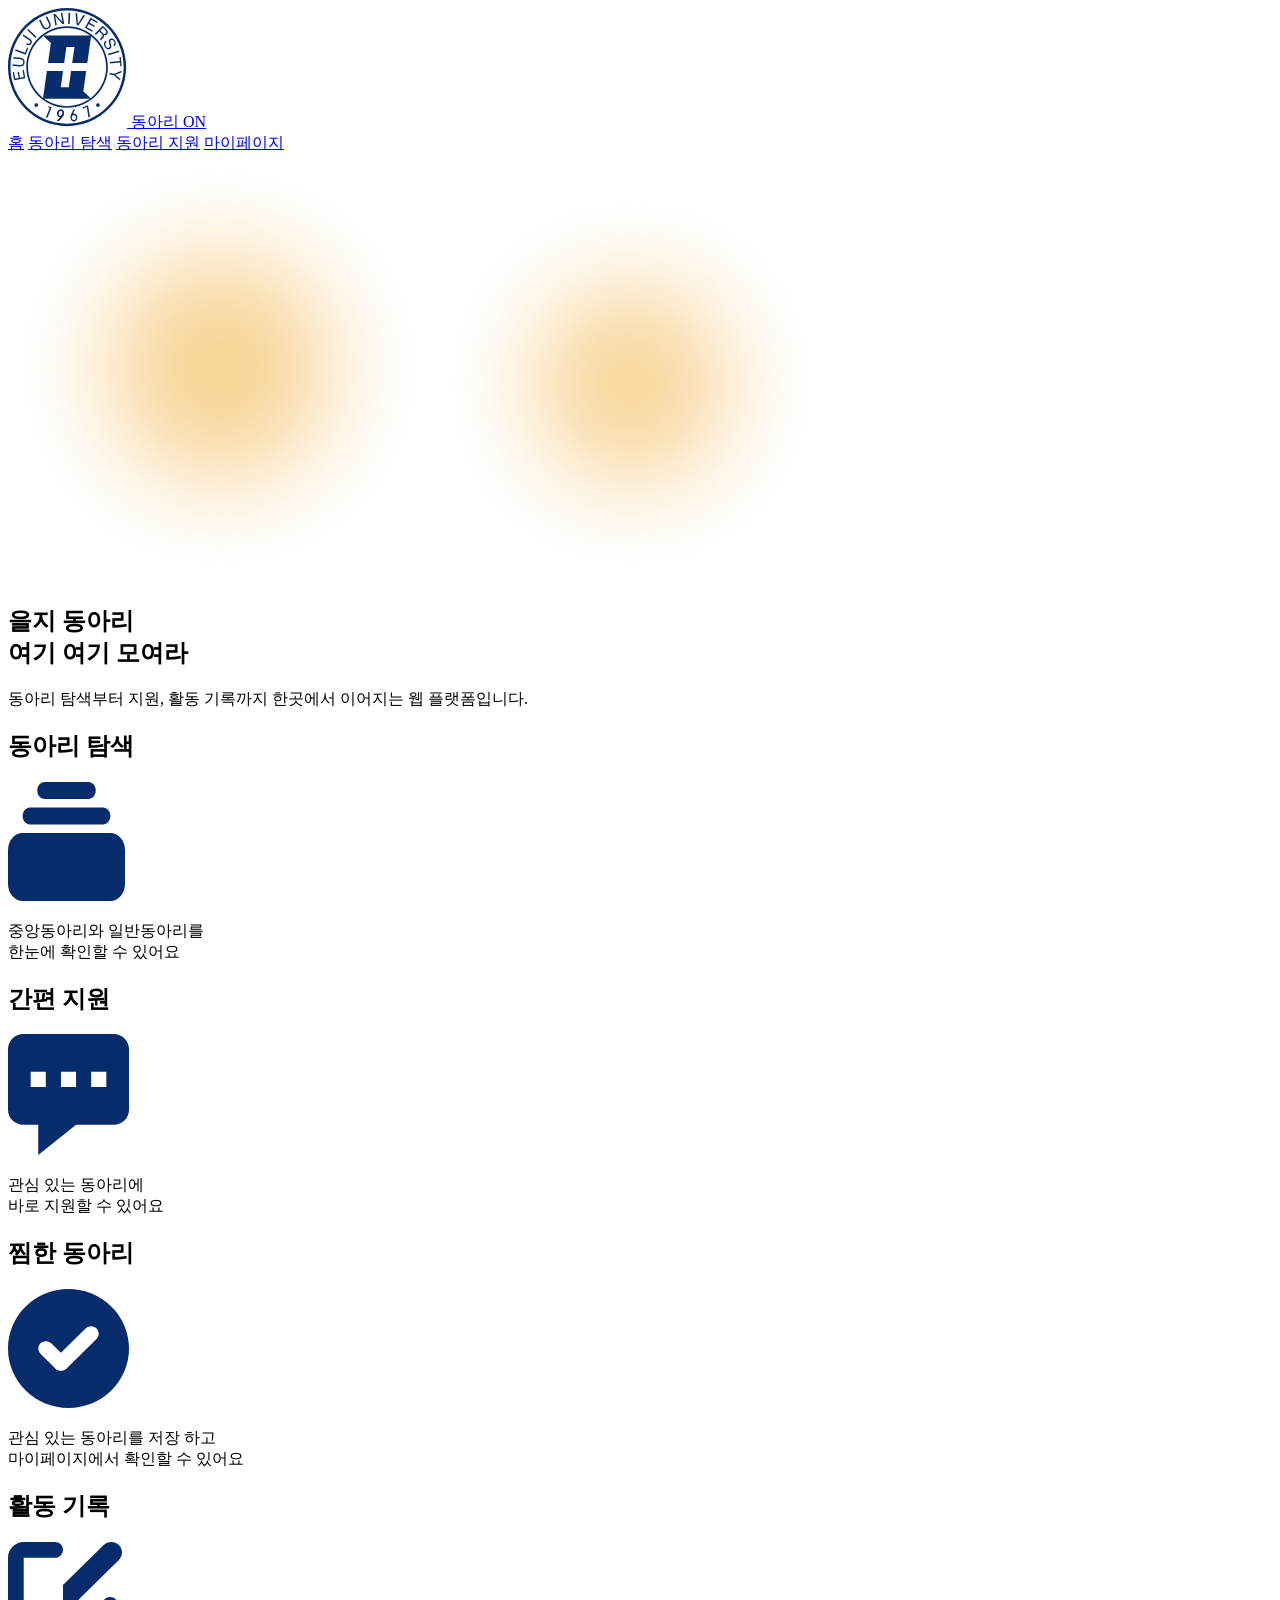
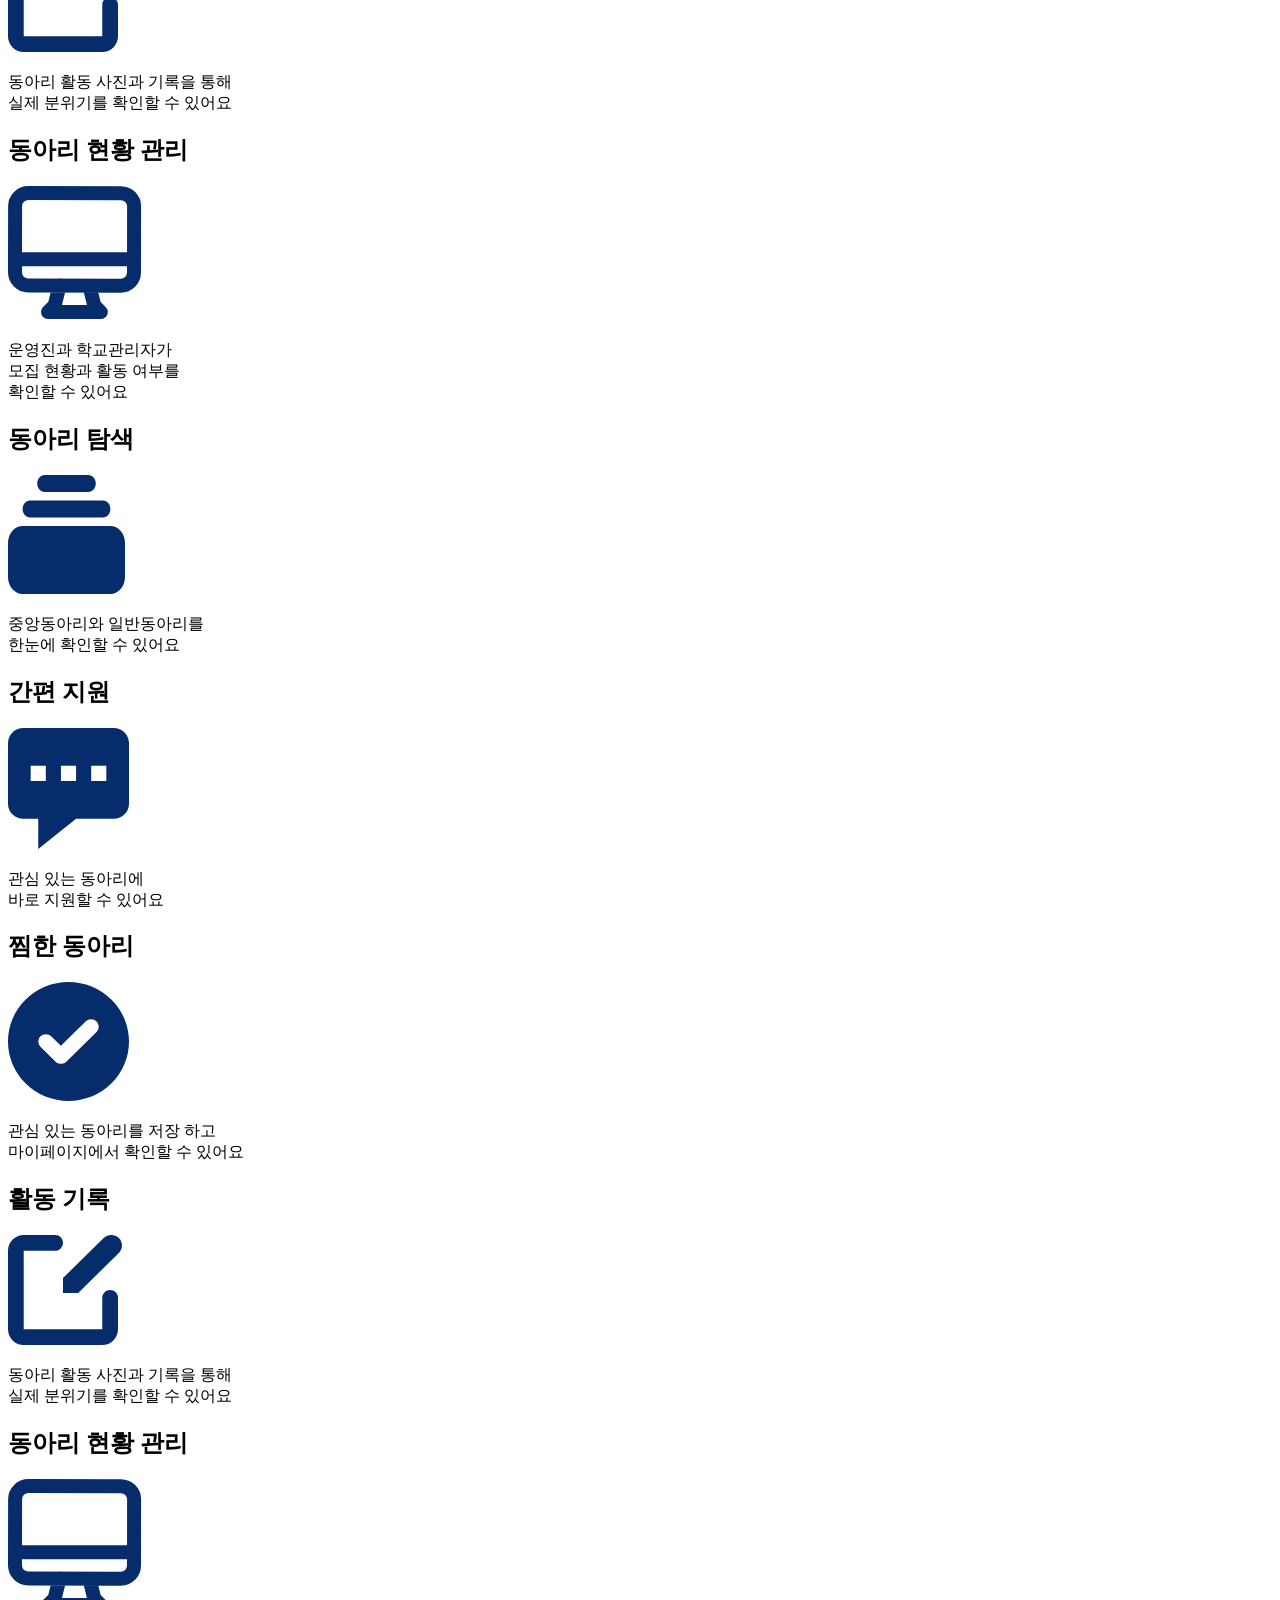
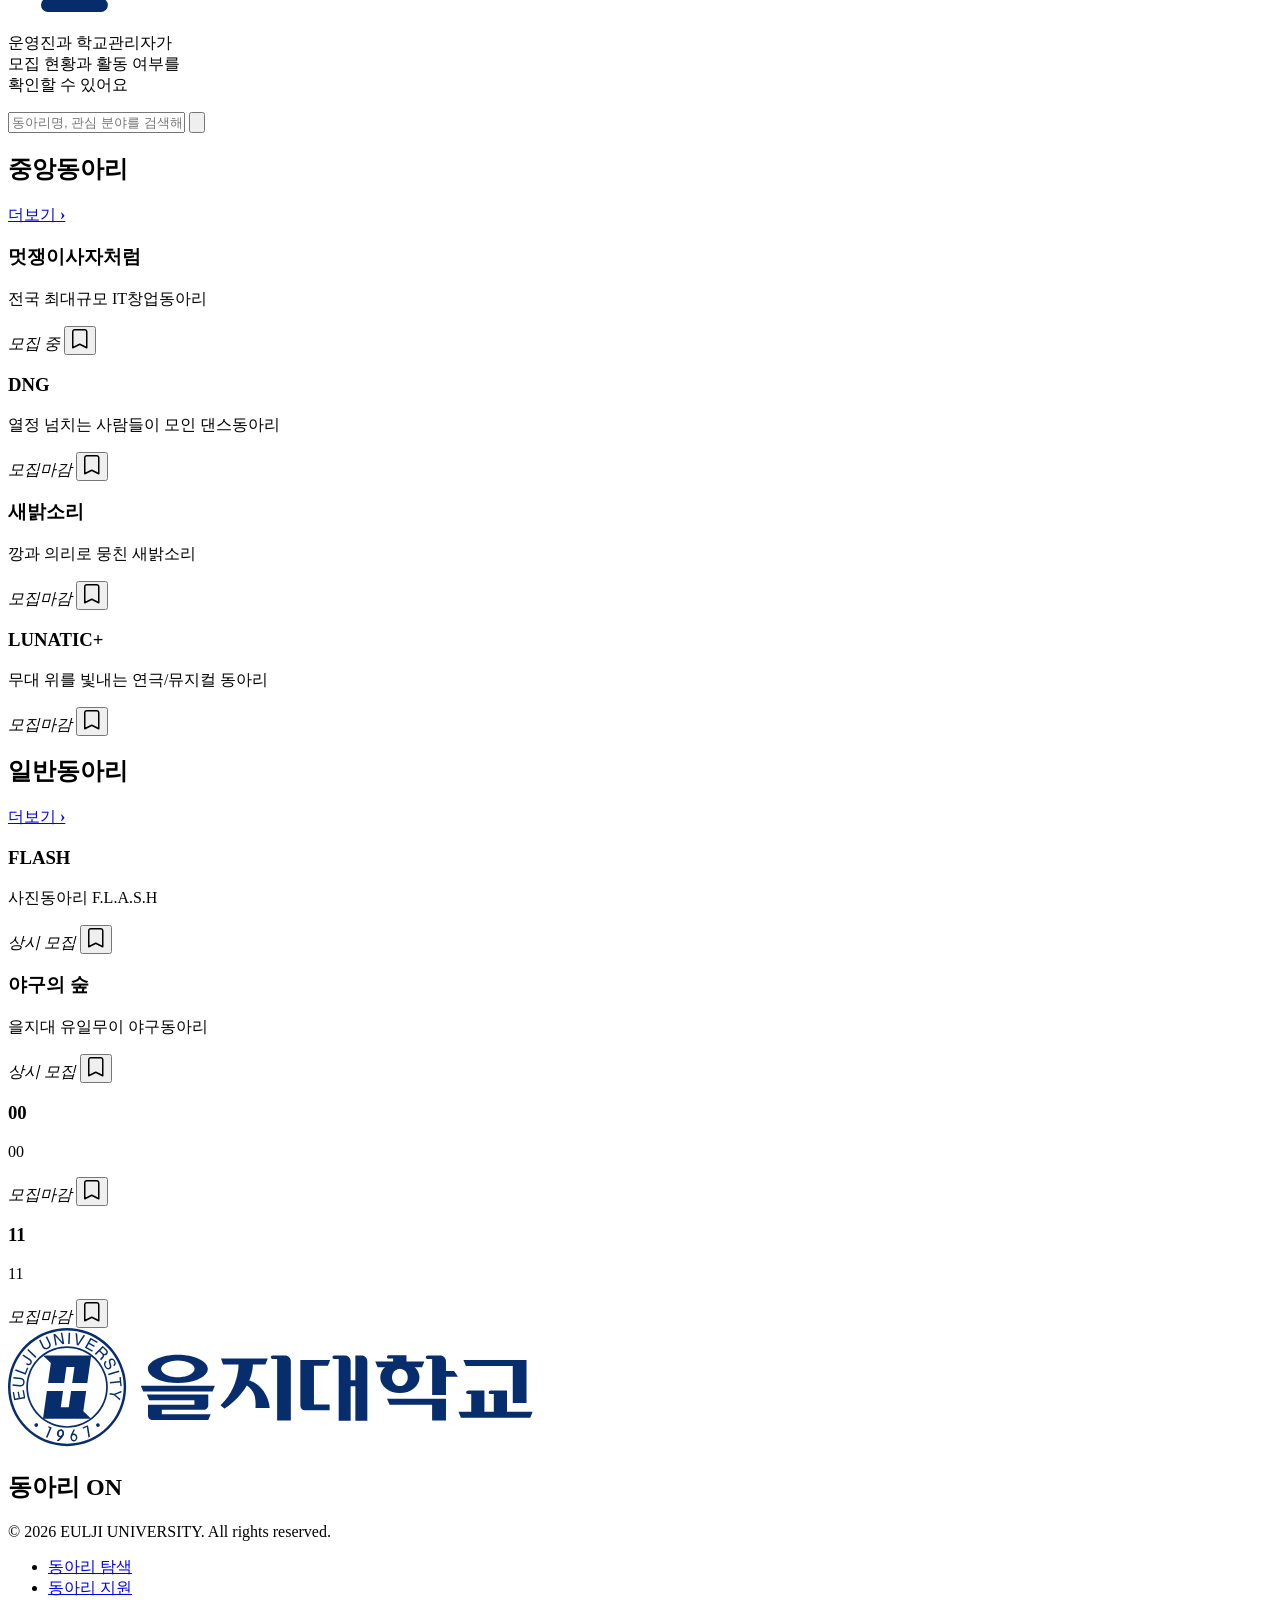
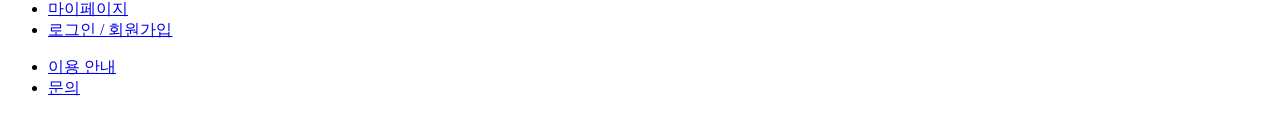
==== index.html @ 2e6dcaa9 "전체적으로 제작" ====
<!DOCTYPE html>
<html lang="ko">
<head>
  <meta charset="UTF-8" />
  <meta name="viewport" content="width=device-width, initial-scale=1.0" />
  <title>동아리 ON</title>
  <link rel="stylesheet" href="./css/style.css" />
</head>
<body>
  <header class="site-header">
    <a href="./index.html" class="logo-wrap" aria-label="동아리 ON 홈">
      <img src="./images/eulji-emblem.svg" alt="을지대학교 엠블럼" class="header-emblem" />
      <span>동아리 ON</span>
    </a>

    <nav class="gnb" aria-label="주요 메뉴">
      <a href="./index.html" class="is-active">홈</a>
      <a href="./club-list.html">동아리 탐색</a>
      <a href="./apply.html">동아리 지원</a>
      <a href="./mypage.html">마이페이지</a>
    </nav>
  </header>

  <main>
    <section class="hero-section">
      <img src="./images/glow-bg-1.svg" alt="" class="glow glow-1" aria-hidden="true" />
      <img src="./images/glow-bg-2.svg" alt="" class="glow glow-2" aria-hidden="true" />

      <div class="hero-copy">
        <h1>을지 동아리<br />여기 여기 모여라</h1>
        <p>동아리 탐색부터 지원, 활동 기록까지 한곳에서 이어지는 웹 플랫폼입니다.</p>
      </div>
    </section>

    <section class="feature-marquee" aria-label="주요 기능 카드">
      <div class="feature-track">
        <div class="feature-set">
          <article class="feature-card light" tabindex="0">
            <div class="feature-card-inner">
              <div class="feature-face feature-front">
                <h2>동아리 탐색</h2>
                <img src="./images/club-exploration.svg" alt="" />
              </div>
              <div class="feature-face feature-back">
                <p>중앙동아리와 일반동아리를<br />한눈에 확인할 수 있어요</p>
              </div>
            </div>
          </article>

          <article class="feature-card yellow" tabindex="0">
            <div class="feature-card-inner">
              <div class="feature-face feature-front">
                <h2>간편 지원</h2>
                <img src="./images/quick-apply.svg" alt="" />
              </div>
              <div class="feature-face feature-back">
                <p>관심 있는 동아리에<br />바로 지원할 수 있어요</p>
              </div>
            </div>
          </article>

          <article class="feature-card light" tabindex="0">
            <div class="feature-card-inner">
              <div class="feature-face feature-front">
                <h2>찜한 동아리</h2>
                <img src="./images/bookmarked-clubs.svg" alt="" />
              </div>
              <div class="feature-face feature-back">
                <p>관심 있는 동아리를 저장 하고<br />마이페이지에서 확인할 수 있어요</p>
              </div>
            </div>
          </article>

          <article class="feature-card yellow" tabindex="0">
            <div class="feature-card-inner">
              <div class="feature-face feature-front">
                <h2>활동 기록</h2>
                <img src="./images/activity-log.svg" alt="" />
              </div>
              <div class="feature-face feature-back">
                <p>동아리 활동 사진과 기록을 통해<br />실제 분위기를 확인할 수 있어요</p>
              </div>
            </div>
          </article>

          <article class="feature-card light" tabindex="0">
            <div class="feature-card-inner">
              <div class="feature-face feature-front">
                <h2>동아리 현황 관리</h2>
                <img src="./images/club-status.svg" alt="" />
              </div>
              <div class="feature-face feature-back">
                <p>운영진과 학교관리자가<br />모집 현황과 활동 여부를<br />확인할 수 있어요</p>
              </div>
            </div>
          </article>
        </div>

        <div class="feature-set" aria-hidden="true">
          <article class="feature-card light" tabindex="-1">
            <div class="feature-card-inner">
              <div class="feature-face feature-front">
                <h2>동아리 탐색</h2>
                <img src="./images/club-exploration.svg" alt="" />
              </div>
              <div class="feature-face feature-back">
                <p>중앙동아리와 일반동아리를<br />한눈에 확인할 수 있어요</p>
              </div>
            </div>
          </article>

          <article class="feature-card yellow" tabindex="-1">
            <div class="feature-card-inner">
              <div class="feature-face feature-front">
                <h2>간편 지원</h2>
                <img src="./images/quick-apply.svg" alt="" />
              </div>
              <div class="feature-face feature-back">
                <p>관심 있는 동아리에<br />바로 지원할 수 있어요</p>
              </div>
            </div>
          </article>

          <article class="feature-card light" tabindex="-1">
            <div class="feature-card-inner">
              <div class="feature-face feature-front">
                <h2>찜한 동아리</h2>
                <img src="./images/bookmarked-clubs.svg" alt="" />
              </div>
              <div class="feature-face feature-back">
                <p>관심 있는 동아리를 저장 하고<br />마이페이지에서 확인할 수 있어요</p>
              </div>
            </div>
          </article>

          <article class="feature-card yellow" tabindex="-1">
            <div class="feature-card-inner">
              <div class="feature-face feature-front">
                <h2>활동 기록</h2>
                <img src="./images/activity-log.svg" alt="" />
              </div>
              <div class="feature-face feature-back">
                <p>동아리 활동 사진과 기록을 통해<br />실제 분위기를 확인할 수 있어요</p>
              </div>
            </div>
          </article>

          <article class="feature-card light" tabindex="-1">
            <div class="feature-card-inner">
              <div class="feature-face feature-front">
                <h2>동아리 현황 관리</h2>
                <img src="./images/club-status.svg" alt="" />
              </div>
              <div class="feature-face feature-back">
                <p>운영진과 학교관리자가<br />모집 현황과 활동 여부를<br />확인할 수 있어요</p>
              </div>
            </div>
          </article>
        </div>
      </div>
    </section>

    <section class="search-section">
      <form class="search-bar">
        <input type="text" placeholder="동아리명, 관심 분야를 검색해보세요" />
        <button type="submit" aria-label="검색">
          <svg viewBox="0 0 24 24" aria-hidden="true">
            <circle cx="10.5" cy="10.5" r="6.2"></circle>
            <path d="M15.2 15.2 21 21"></path>
          </svg>
        </button>
      </form>
    </section>

    <section class="club-section">
      <div class="section-title-row">
        <h2>중앙동아리</h2>
        <span></span>
        <a href="./club-list.html?type=GENERAL">더보기 <b>›</b></a>
      </div>

      <div class="club-grid">
        <article class="club-card" data-club-id="1" data-club-name="멋쟁이사자처럼" data-status="OPEN">
          <div class="club-thumb">
            <img src="./images/likelion-poster.png" alt="멋쟁이사자처럼 모집 포스터" onerror="this.style.display='none'" />
          </div>
          <div class="club-content">
            <h3>멋쟁이사자처럼</h3>
            <p>전국 최대규모 IT창업동아리</p>
            <div class="club-bottom">
              <em class="tag" data-status-badge></em>
              <button type="button" class="bookmark-btn" aria-label="찜하기"><img src="./images/checkbox.svg" alt="" class="bookmark-icon" /></button>
            </div>
          </div>
        </article>

        <article class="club-card" data-club-id="2" data-club-name="DNG" data-status="CLOSED">
          <div class="club-thumb"></div>
          <div class="club-content">
            <h3>DNG</h3>
            <p>열정 넘치는 사람들이 모인 댄스동아리</p>
            <div class="club-bottom">
              <em class="tag" data-status-badge></em>
              <button type="button" class="bookmark-btn" aria-label="찜하기"><img src="./images/checkbox.svg" alt="" class="bookmark-icon" /></button>
            </div>
          </div>
        </article>

        <article class="club-card" data-club-id="3" data-club-name="새밝소리" data-status="CLOSED">
          <div class="club-thumb"></div>
          <div class="club-content">
            <h3>새밝소리</h3>
            <p>깡과 의리로 뭉친 새밝소리</p>
            <div class="club-bottom">
              <em class="tag" data-status-badge></em>
              <button type="button" class="bookmark-btn" aria-label="찜하기"><img src="./images/checkbox.svg" alt="" class="bookmark-icon" /></button>
            </div>
          </div>
        </article>

        <article class="club-card" data-club-id="4" data-club-name="LUNATIC+" data-status="CLOSED">
          <div class="club-thumb"></div>
          <div class="club-content">
            <h3>LUNATIC+</h3>
            <p>무대 위를 빛내는 연극/뮤지컬 동아리</p>
            <div class="club-bottom">
              <em class="tag" data-status-badge></em>
              <button type="button" class="bookmark-btn" aria-label="찜하기"><img src="./images/checkbox.svg" alt="" class="bookmark-icon" /></button>
            </div>
          </div>
        </article>
      </div>
    </section>

    <section class="club-section general-section">
      <div class="section-title-row">
        <h2>일반동아리</h2>
        <span></span>
        <a href="./club-list.html?type=GENERAL">더보기 <b>›</b></a>
      </div>

      <div class="club-grid">
        <article class="club-card" data-club-id="5" data-club-name="FLASH" data-status="ALWAYS">
          <div class="club-thumb">
            <img src="./images/flash-poster.png" alt="FLASH 사진동아리 이미지" onerror="this.style.display='none'" />
          </div>
          <div class="club-content">
            <h3>FLASH</h3>
            <p>사진동아리 F.L.A.S.H</p>
            <div class="club-bottom">
              <em class="tag" data-status-badge></em>
              <button type="button" class="bookmark-btn" aria-label="찜하기"><img src="./images/checkbox.svg" alt="" class="bookmark-icon" /></button>
            </div>
          </div>
        </article>

        <article class="club-card" data-club-id="6" data-club-name="야구의 숲" data-status="ALWAYS">
          <div class="club-thumb"></div>
          <div class="club-content">
            <h3>야구의 숲</h3>
            <p>을지대 유일무이 야구동아리</p>
            <div class="club-bottom">
              <em class="tag" data-status-badge></em>
              <button type="button" class="bookmark-btn" aria-label="찜하기"><img src="./images/checkbox.svg" alt="" class="bookmark-icon" /></button>
            </div>
          </div>
        </article>

        <article class="club-card" data-club-id="7" data-club-name="00" data-status="CLOSED">
          <div class="club-thumb"></div>
          <div class="club-content">
            <h3>00</h3>
            <p>00</p>
            <div class="club-bottom">
              <em class="tag" data-status-badge></em>
              <button type="button" class="bookmark-btn" aria-label="찜하기"><img src="./images/checkbox.svg" alt="" class="bookmark-icon" /></button>
            </div>
          </div>
        </article>

        <article class="club-card" data-club-id="8" data-club-name="11" data-status="CLOSED">
          <div class="club-thumb"></div>
          <div class="club-content">
            <h3>11</h3>
            <p>11</p>
            <div class="club-bottom">
              <em class="tag" data-status-badge></em>
              <button type="button" class="bookmark-btn" aria-label="찜하기"><img src="./images/checkbox.svg" alt="" class="bookmark-icon" /></button>
            </div>
          </div>
        </article>
      </div>
    </section>
  </main>

  <footer class="site-footer">
    <div class="footer-brand">
      <img src="./images/eulji-logo-ko.svg" alt="을지대학교 로고" />
      <h2>동아리 ON</h2>
      <p>© 2026 EULJI UNIVERSITY. <span>All rights reserved.</span></p>
    </div>

    <div class="footer-menu">
      <ul>
        <li><a href="./club-list.html">동아리 탐색</a></li>
        <li><a href="./apply.html">동아리 지원</a></li>
        <li><a href="./mypage.html">마이페이지</a></li>
        <li><a href="./login.html">로그인 / 회원가입</a></li>
      </ul>
      <ul>
        <li><a href="./guide.html">이용 안내</a></li>
        <li><a href="./inquiry.html">문의</a></li>
      </ul>
    </div>
  </footer>

  <script src="./js/auth.js"></script>
  <script src="./js/main.js"></script>
</body>
</html>
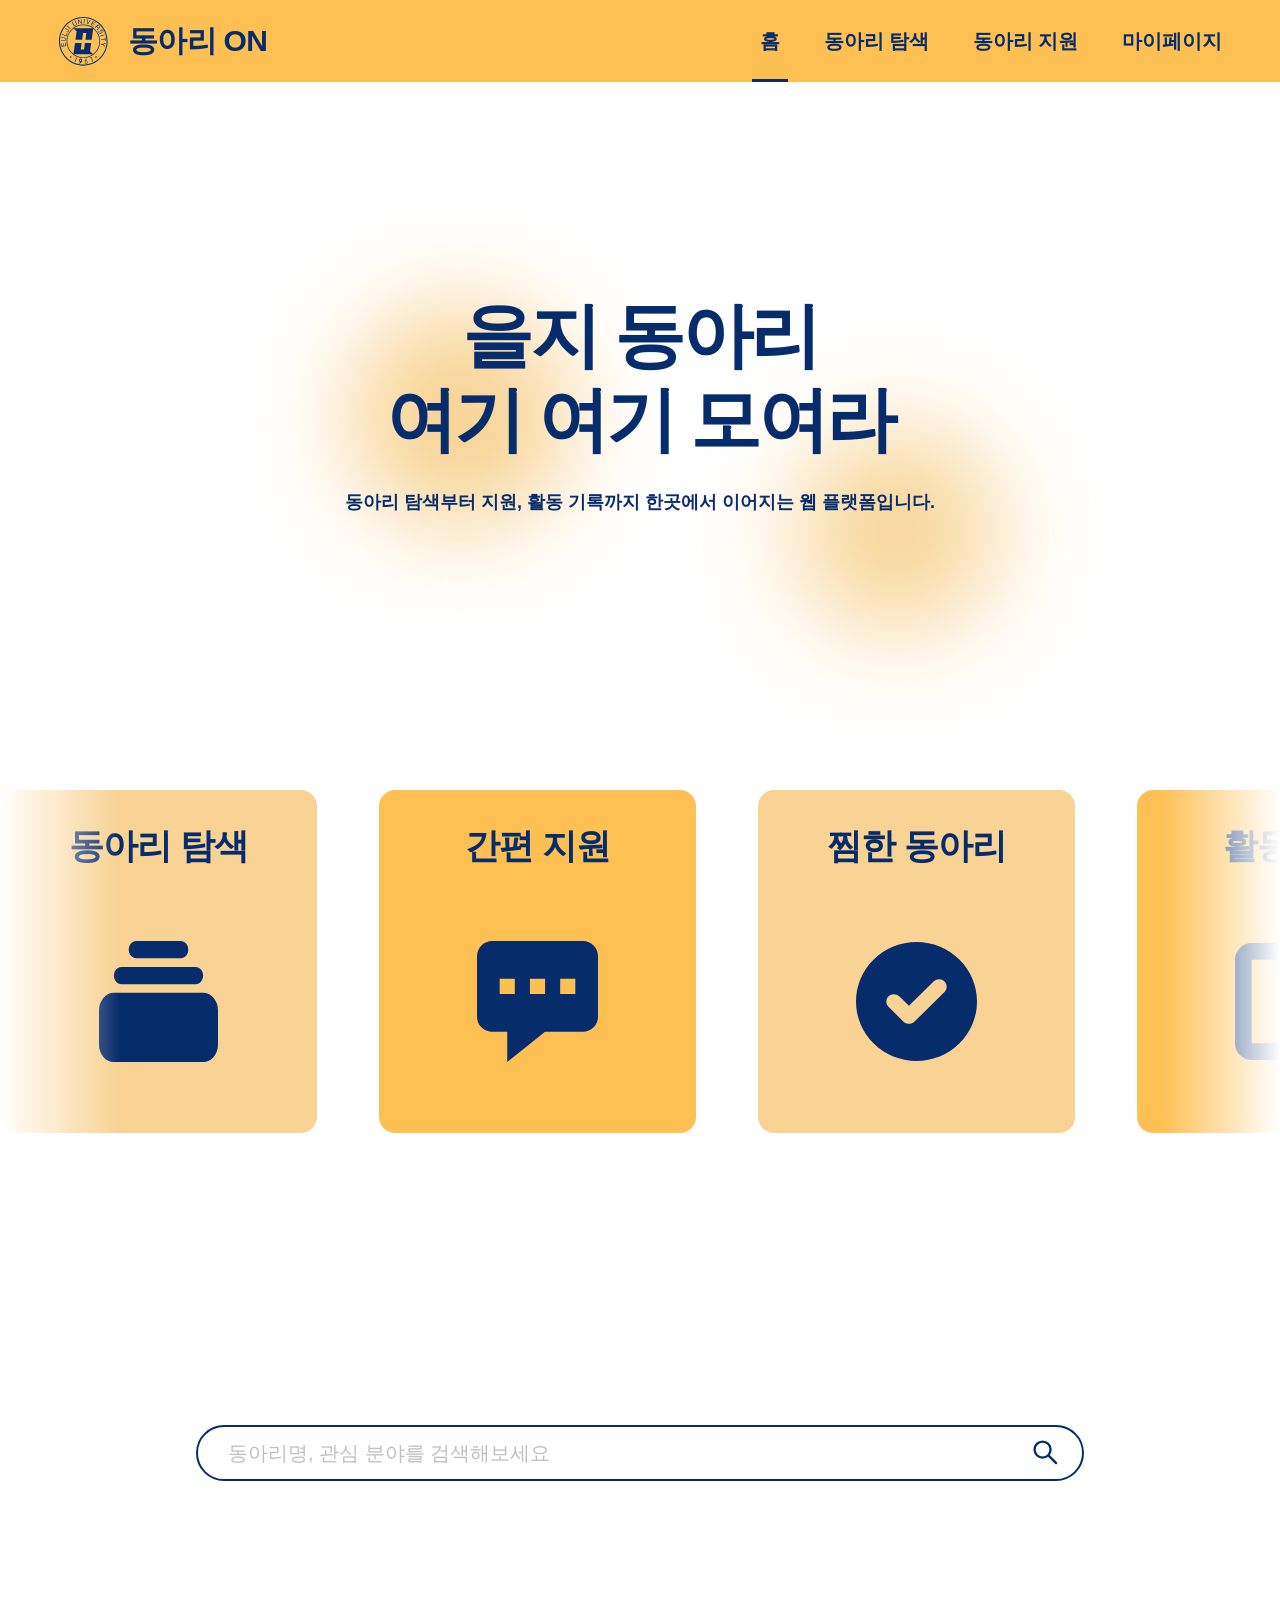
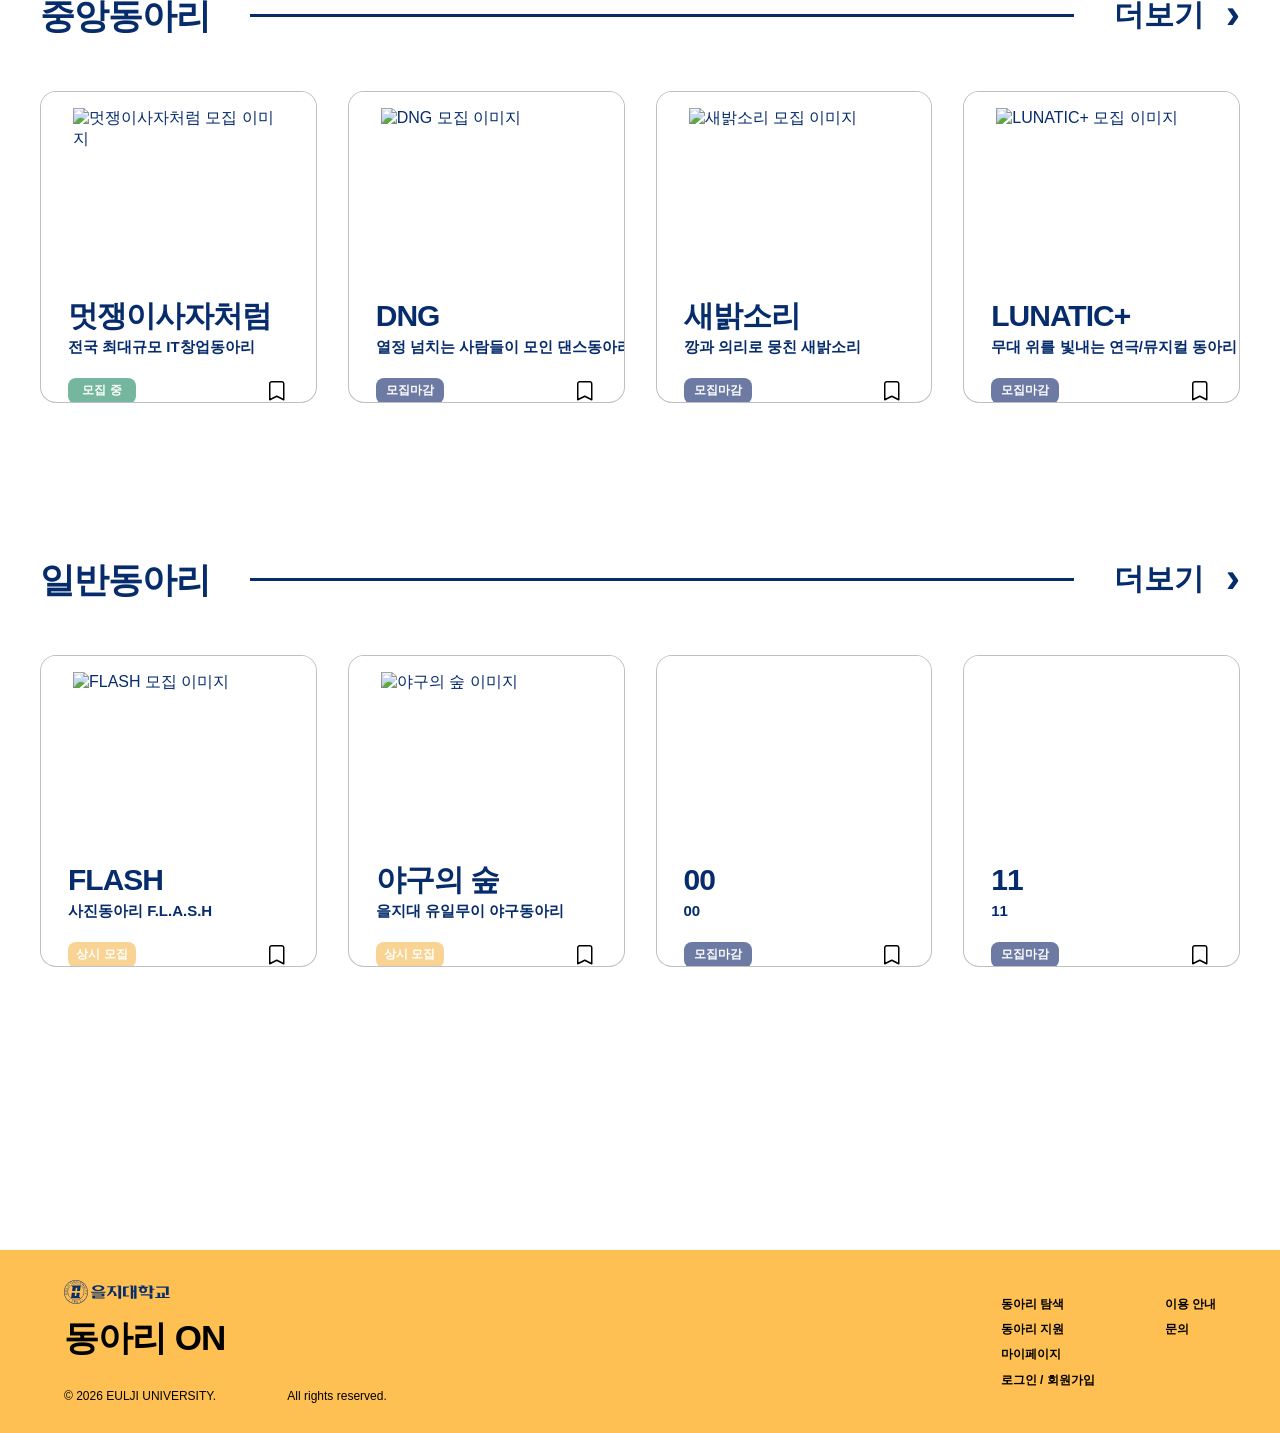
==== commit 2b3a0f07: "모바일 css 적용" ====
--- a/index.html
+++ b/index.html
@@ -182,7 +182,7 @@
       <div class="club-grid">
         <article class="club-card" data-club-id="1" data-club-name="멋쟁이사자처럼" data-status="OPEN">
           <div class="club-thumb">
-            <img src="./images/likelion-poster.png" alt="멋쟁이사자처럼 모집 포스터" onerror="this.style.display='none'" />
+            <img src="https://www.figma.com/api/mcp/asset/e921dd97-70c7-4765-bb0a-04f289afba3a" alt="멋쟁이사자처럼 모집 이미지" referrerpolicy="no-referrer" onerror="this.style.display=\'none\'" />
           </div>
           <div class="club-content">
             <h3>멋쟁이사자처럼</h3>
@@ -195,7 +195,9 @@
         </article>
 
         <article class="club-card" data-club-id="2" data-club-name="DNG" data-status="CLOSED">
-          <div class="club-thumb"></div>
+          <div class="club-thumb">
+            <img src="https://www.figma.com/api/mcp/asset/53774021-3314-489d-bd50-640ee7e952c9" alt="DNG 모집 이미지" referrerpolicy="no-referrer" onerror="this.style.display=\'none\'" />
+          </div>
           <div class="club-content">
             <h3>DNG</h3>
             <p>열정 넘치는 사람들이 모인 댄스동아리</p>
@@ -207,7 +209,9 @@
         </article>
 
         <article class="club-card" data-club-id="3" data-club-name="새밝소리" data-status="CLOSED">
-          <div class="club-thumb"></div>
+          <div class="club-thumb">
+            <img src="https://www.figma.com/api/mcp/asset/44e7b3ad-9b5d-4803-ab23-40f486228699" alt="새밝소리 모집 이미지" referrerpolicy="no-referrer" onerror="this.style.display=\'none\'" />
+          </div>
           <div class="club-content">
             <h3>새밝소리</h3>
             <p>깡과 의리로 뭉친 새밝소리</p>
@@ -219,7 +223,9 @@
         </article>
 
         <article class="club-card" data-club-id="4" data-club-name="LUNATIC+" data-status="CLOSED">
-          <div class="club-thumb"></div>
+          <div class="club-thumb">
+            <img src="https://www.figma.com/api/mcp/asset/bef36369-6cf4-4185-b149-20adc1aac6d0" alt="LUNATIC+ 모집 이미지" referrerpolicy="no-referrer" onerror="this.style.display=\'none\'" />
+          </div>
           <div class="club-content">
             <h3>LUNATIC+</h3>
             <p>무대 위를 빛내는 연극/뮤지컬 동아리</p>
@@ -242,7 +248,7 @@
       <div class="club-grid">
         <article class="club-card" data-club-id="5" data-club-name="FLASH" data-status="ALWAYS">
           <div class="club-thumb">
-            <img src="./images/flash-poster.png" alt="FLASH 사진동아리 이미지" onerror="this.style.display='none'" />
+            <img src="https://www.figma.com/api/mcp/asset/9b06a878-6e5b-4341-b7ab-a797c20d9803" alt="FLASH 모집 이미지" referrerpolicy="no-referrer" onerror="this.style.display=\'none\'" />
           </div>
           <div class="club-content">
             <h3>FLASH</h3>
@@ -255,7 +261,9 @@
         </article>
 
         <article class="club-card" data-club-id="6" data-club-name="야구의 숲" data-status="ALWAYS">
-          <div class="club-thumb"></div>
+          <div class="club-thumb">
+            <img src="https://www.figma.com/api/mcp/asset/cf907e5d-7457-4148-86fd-221629a9e630" alt="야구의 숲 이미지" referrerpolicy="no-referrer" onerror="this.style.display=\'none\'" />
+          </div>
           <div class="club-content">
             <h3>야구의 숲</h3>
             <p>을지대 유일무이 야구동아리</p>
@@ -267,7 +275,9 @@
         </article>
 
         <article class="club-card" data-club-id="7" data-club-name="00" data-status="CLOSED">
-          <div class="club-thumb"></div>
+          <div class="club-thumb">
+            <img src="https://www.figma.com/api/mcp/asset/3149ab4c-f7b2-47c0-81a9-8e79c3c90259" alt="00 동아리 이미지" referrerpolicy="no-referrer" onerror="this.style.display=\'none\'" />
+          </div>
           <div class="club-content">
             <h3>00</h3>
             <p>00</p>
@@ -279,7 +289,9 @@
         </article>
 
         <article class="club-card" data-club-id="8" data-club-name="11" data-status="CLOSED">
-          <div class="club-thumb"></div>
+          <div class="club-thumb">
+            <img src="https://www.figma.com/api/mcp/asset/3149ab4c-f7b2-47c0-81a9-8e79c3c90259" alt="11 동아리 이미지" referrerpolicy="no-referrer" onerror="this.style.display=\'none\'" />
+          </div>
           <div class="club-content">
             <h3>11</h3>
             <p>11</p>
--- a/css/style.css
+++ b/css/style.css
@@ -0,0 +1,7042 @@
+* {
+  box-sizing: border-box;
+}
+
+:root {
+  --yellow: #ffc053;
+  --yellow-light: #f8d393;
+  --blue: #072c6c;
+  --blue-muted: #6c7aa4;
+  --green: #74b79e;
+  --border: rgba(0, 0, 0, 0.25);
+  --container: 1280px;
+}
+
+body {
+  margin: 0;
+  color: var(--blue);
+  background: #ffffff;
+  font-family: "Pretendard", "Noto Sans KR", Arial, sans-serif;
+}
+
+a {
+  color: inherit;
+  text-decoration: none;
+}
+
+button,
+input {
+  font: inherit;
+}
+
+/* Header */
+.site-header {
+  width: 100%;
+  min-height: 82px;
+  padding: 0 clamp(24px, 5vw, 58px);
+  background: var(--yellow);
+  display: flex;
+  align-items: center;
+  justify-content: space-between;
+}
+
+.logo-wrap {
+  display: flex;
+  align-items: center;
+  gap: 19px;
+}
+
+.header-emblem {
+  width: 51px;
+  height: 49px;
+  object-fit: contain;
+}
+
+.logo-wrap span {
+  font-size: 30px;
+  font-weight: 900;
+  letter-spacing: -0.7px;
+  white-space: nowrap;
+}
+
+.gnb {
+  height: 82px;
+  display: flex;
+  align-items: center;
+  gap: clamp(28px, 3.4vw, 54px);
+  font-size: 20px;
+  font-weight: 900;
+}
+
+.gnb a {
+  height: 82px;
+  display: flex;
+  align-items: center;
+  position: relative;
+  white-space: nowrap;
+}
+
+.gnb a.is-active::after {
+  content: "";
+  width: 36px;
+  height: 3px;
+  background: var(--blue);
+  position: absolute;
+  left: 50%;
+  bottom: 0;
+  transform: translateX(-50%);
+}
+
+/* Hero */
+.hero-section {
+  height: 708px;
+  position: relative;
+  overflow: hidden;
+  background: #fff;
+  display: flex;
+  justify-content: center;
+  text-align: center;
+}
+
+.glow {
+  position: absolute;
+  z-index: 0;
+  pointer-events: none;
+  user-select: none;
+}
+
+.glow-1 {
+  width: 420px;
+  height: auto;
+  top: 123px;
+  left: calc(50% - 390px);
+}
+
+.glow-2 {
+  width: 407px;
+  height: auto;
+  top: 243px;
+  left: calc(50% + 53px);
+}
+
+.hero-copy {
+  position: relative;
+  z-index: 1;
+  margin-top: 212px;
+}
+
+.hero-copy h1 {
+  margin: 0;
+  font-size: clamp(58px, 5.55vw, 80px);
+  line-height: 1.18;
+  letter-spacing: -3.2px;
+  font-weight: 900;
+}
+
+.hero-copy p {
+  margin: 28px 0 0;
+  font-size: clamp(16px, 1.4vw, 20px);
+  font-weight: 900;
+}
+
+/* Feature marquee */
+.feature-marquee {
+  width: 100%;
+  overflow: hidden;
+}
+
+.feature-track {
+  display: flex;
+  gap: 62px;
+  width: max-content;
+  animation: featureMarquee 36s linear infinite;
+  will-change: transform;
+}
+
+.feature-marquee:hover .feature-track {
+  animation-play-state: paused;
+}
+
+.feature-set {
+  display: flex;
+  gap: 62px;
+  flex-shrink: 0;
+}
+
+.feature-card {
+  width: 317px;
+  height: 343px;
+  flex: 0 0 auto;
+  border-radius: 16px;
+  border: 0;
+  background: transparent;
+  cursor: pointer;
+  perspective: 1000px;
+  color: var(--blue);
+}
+
+.feature-card-inner {
+  width: 100%;
+  height: 100%;
+  position: relative;
+  transform-style: preserve-3d;
+  transition: transform 0.55s ease;
+}
+
+.feature-card.is-back .feature-card-inner {
+  transform: rotateY(180deg);
+}
+
+.feature-face {
+  position: absolute;
+  inset: 0;
+  border-radius: 16px;
+  backface-visibility: hidden;
+}
+
+.feature-front {
+  padding-top: 35px;
+  display: flex;
+  align-items: center;
+  flex-direction: column;
+}
+
+.feature-card.light .feature-front,
+.feature-card.light .feature-back {
+  background: var(--yellow-light);
+}
+
+.feature-card.yellow .feature-front,
+.feature-card.yellow .feature-back {
+  background: var(--yellow);
+}
+
+.feature-front h2 {
+  margin: 0;
+  font-size: 35px;
+  line-height: 1.2;
+  font-weight: 900;
+  letter-spacing: -1px;
+  white-space: nowrap;
+}
+
+.feature-front img {
+  width: 121px;
+  height: 121px;
+  margin-top: 74px;
+  object-fit: contain;
+}
+
+.feature-back {
+  transform: rotateY(180deg);
+  display: flex;
+  align-items: center;
+  justify-content: center;
+  padding: 42px;
+  text-align: center;
+}
+
+.feature-back p {
+  margin: 0;
+  font-size: 29px;
+  line-height: 1.35;
+  font-weight: 500;
+  letter-spacing: -0.6px;
+}
+
+@keyframes featureMarquee {
+  from {
+    transform: translateX(-121px);
+  }
+  to {
+    transform: translateX(calc(-50% - 31px));
+  }
+}
+
+/* Search */
+.search-section {
+  margin-top: 292px;
+  display: flex;
+  justify-content: center;
+}
+
+.search-bar {
+  width: min(888px, 90vw);
+  height: 56px;
+  border: 2px solid var(--blue);
+  border-radius: 51.5px;
+  background: #fff;
+  display: flex;
+  align-items: center;
+  padding-left: 28px;
+  padding-right: 21px;
+}
+
+.search-bar input {
+  flex: 1;
+  height: 100%;
+  border: 0;
+  outline: 0;
+  color: var(--blue);
+  font-size: 20px;
+  font-weight: 500;
+}
+
+.search-bar input::placeholder {
+  color: rgba(0, 0, 0, 0.25);
+}
+
+.search-bar button {
+  border: 0;
+  background: transparent;
+  width: 34px;
+  height: 34px;
+  padding: 0;
+  cursor: pointer;
+}
+
+.search-bar svg {
+  width: 31px;
+  height: 31px;
+  fill: none;
+  stroke: var(--blue);
+  stroke-width: 1.8;
+  stroke-linecap: round;
+}
+
+/* Club sections */
+.club-section {
+  width: min(var(--container), 88vw);
+  margin: 114px auto 0;
+}
+
+.general-section {
+  margin-top: 156px;
+  margin-bottom: 283px;
+}
+
+.section-title-row {
+  display: flex;
+  align-items: center;
+  gap: 40px;
+  margin-bottom: 55px;
+}
+
+.section-title-row h2 {
+  margin: 0;
+  font-size: 35px;
+  line-height: 1;
+  font-weight: 900;
+  white-space: nowrap;
+  letter-spacing: -1px;
+}
+
+.section-title-row span {
+  height: 3px;
+  background: var(--blue);
+  flex: 1;
+}
+
+.section-title-row a {
+  font-size: 30px;
+  font-weight: 700;
+  white-space: nowrap;
+}
+
+.section-title-row b {
+  font-size: 43px;
+  line-height: 0;
+  margin-left: 13px;
+  position: relative;
+  top: 3px;
+}
+
+.club-grid {
+  display: grid;
+  grid-template-columns: repeat(4, 1fr);
+  gap: 31px;
+}
+
+.club-card {
+  height: 312px;
+  border: 1px solid var(--border);
+  border-radius: 16px;
+  background: #fff;
+  overflow: hidden;
+}
+
+.club-thumb {
+  height: 184px;
+  display: flex;
+  align-items: center;
+  justify-content: center;
+  overflow: hidden;
+}
+
+.club-thumb img {
+  width: 100%;
+  height: 100%;
+  object-fit: contain;
+}
+
+.club-content {
+  height: 128px;
+  padding: 13px 27px 14px;
+}
+
+.club-content h3 {
+  margin: 0;
+  font-size: 30px;
+  line-height: 1.1;
+  font-weight: 700;
+  letter-spacing: -1px;
+}
+
+.club-content p {
+  margin: 7px 0 0;
+  font-size: 15px;
+  line-height: 1.1;
+  font-weight: 700;
+  white-space: nowrap;
+}
+
+.club-bottom {
+  margin-top: 21px;
+  display: flex;
+  align-items: center;
+  justify-content: space-between;
+}
+
+.tag {
+  width: 68px;
+  height: 26px;
+  border-radius: 8px;
+  color: #fff;
+  display: inline-flex;
+  align-items: center;
+  justify-content: center;
+  font-style: normal;
+  font-size: 12px;
+  font-weight: 700;
+}
+
+.tag.green {
+  background: var(--green);
+}
+
+.tag.blue {
+  background: var(--blue-muted);
+}
+
+.tag.yellow {
+  background: var(--yellow-light);
+}
+
+.bookmark-icon {
+  width: 16px;
+  height: 20px;
+  object-fit: contain;
+}
+
+/* Footer */
+.site-footer {
+  min-height: 169px;
+  padding: 30px clamp(36px, 5vw, 73px);
+  background: var(--yellow);
+  color: #000;
+  display: flex;
+  align-items: flex-start;
+  justify-content: space-between;
+  gap: 48px;
+}
+
+.footer-brand img {
+  width: 106px;
+  height: 24px;
+  object-fit: contain;
+  object-position: left center;
+  display: block;
+}
+
+.footer-brand h2 {
+  margin: 16px 0 34px;
+  font-size: 35px;
+  line-height: 1;
+  font-weight: 900;
+  letter-spacing: -1px;
+}
+
+.footer-brand p {
+  margin: 0;
+  font-size: 12px;
+  font-weight: 400;
+}
+
+.footer-brand span {
+  margin-left: 68px;
+}
+
+.footer-menu {
+  display: flex;
+  gap: 70px;
+  padding-top: 12px;
+  font-size: 12px;
+  line-height: 2.1;
+  font-weight: 700;
+}
+
+.footer-menu ul {
+  margin: 0;
+  padding: 0;
+  list-style: none;
+}
+
+/* Responsive */
+@media (max-width: 1180px) {
+  .club-grid {
+    grid-template-columns: repeat(2, minmax(0, 296px));
+    justify-content: center;
+  }
+
+  .club-section {
+    width: min(700px, 88vw);
+  }
+
+  .section-title-row {
+    gap: 24px;
+  }
+}
+
+@media (max-width: 860px) {
+  .site-header {
+    min-height: auto;
+    padding: 16px 20px 10px;
+    flex-direction: column;
+    gap: 10px;
+  }
+
+  .gnb {
+    height: 42px;
+    width: 100%;
+    justify-content: center;
+    gap: 18px;
+    font-size: 14px;
+  }
+
+  .gnb a {
+    height: 42px;
+  }
+
+  .logo-wrap span {
+    font-size: 26px;
+  }
+
+  .hero-section {
+    height: 560px;
+  }
+
+  .hero-copy {
+    margin-top: 140px;
+  }
+
+  .hero-copy h1 {
+    font-size: 47px;
+    letter-spacing: -2px;
+  }
+
+  .hero-copy p {
+    width: min(390px, 88vw);
+    margin: 22px auto 0;
+    font-size: 15px;
+    line-height: 1.6;
+  }
+
+  .glow-1 {
+    width: 360px;
+    top: 70px;
+    left: calc(50% - 245px);
+  }
+
+  .glow-2 {
+    width: 360px;
+    top: 210px;
+    left: calc(50% - 10px);
+  }
+
+  .feature-track,
+  .feature-set {
+    gap: 36px;
+  }
+
+  .feature-card {
+    width: 270px;
+    height: 292px;
+  }
+
+  .feature-front h2 {
+    font-size: 28px;
+  }
+
+  .feature-front img {
+    width: 96px;
+    height: 96px;
+    margin-top: 58px;
+  }
+
+  .feature-back p {
+    font-size: 24px;
+  }
+
+  .search-section {
+    margin-top: 160px;
+  }
+
+  .search-bar input {
+    font-size: 15px;
+  }
+
+  .section-title-row h2 {
+    font-size: 28px;
+  }
+
+  .section-title-row a {
+    font-size: 22px;
+  }
+
+  .site-footer {
+    flex-direction: column;
+  }
+
+  .footer-brand span {
+    margin-left: 0;
+    display: block;
+    margin-top: 10px;
+  }
+
+  .footer-menu {
+    padding-top: 0;
+  }
+}
+
+@media (max-width: 560px) {
+  .gnb {
+    gap: 12px;
+    font-size: 12px;
+  }
+
+  .feature-card {
+    width: 245px;
+    height: 265px;
+  }
+
+  .club-grid {
+    grid-template-columns: 1fr;
+  }
+
+  .section-title-row {
+    gap: 12px;
+  }
+
+  .section-title-row span {
+    min-width: 42px;
+  }
+
+  .club-content p {
+    white-space: normal;
+  }
+}
+
+
+/* ===== Fix: feature marquee should not make the web page horizontally long ===== */
+html,
+body {
+  width: 100%;
+  overflow-x: hidden;
+}
+
+.feature-marquee {
+  width: 100vw;
+  max-width: 100vw;
+  margin-left: calc(50% - 50vw);
+  overflow: hidden;
+  position: relative;
+  isolation: isolate;
+}
+
+.feature-marquee::before,
+.feature-marquee::after {
+  content: "";
+  position: absolute;
+  top: 0;
+  width: min(120px, 12vw);
+  height: 100%;
+  z-index: 4;
+  pointer-events: none;
+}
+
+.feature-marquee::before {
+  left: 0;
+  background: linear-gradient(to right, #fff 0%, rgba(255, 255, 255, 0) 100%);
+}
+
+.feature-marquee::after {
+  right: 0;
+  background: linear-gradient(to left, #fff 0%, rgba(255, 255, 255, 0) 100%);
+}
+
+/* ===== Bookmark button + saved clubs list ===== */
+.bookmark-btn {
+  width: 24px;
+  height: 28px;
+  border: 0;
+  padding: 0;
+  background: transparent;
+  display: inline-flex;
+  justify-content: center;
+  align-items: center;
+  cursor: pointer;
+}
+
+.bookmark-feature-back {
+  flex-direction: column;
+}
+
+.feature-back h3 {
+  margin: 0 0 18px;
+  font-size: 30px;
+  font-weight: 900;
+}
+
+.saved-club-list {
+  width: 100%;
+  max-height: 190px;
+  margin: 0;
+  padding: 0;
+  list-style: none;
+  overflow-y: auto;
+  display: grid;
+  gap: 10px;
+}
+
+.saved-club-list li {
+  padding: 9px 12px;
+  border-radius: 10px;
+  background: rgba(255, 255, 255, 0.45);
+  font-size: 18px;
+  font-weight: 800;
+}
+
+
+/* ===== FeatureSection 자연스럽게 보이도록 최종 수정 ===== */
+/* 넓은 모니터에서 카드가 화면 끝까지 길게 펼쳐져 보이지 않게 1440px 안에서만 흐르게 처리 */
+.feature-marquee {
+  --feature-start: -121px;
+  --feature-slide-distance: 1895px;
+
+  width: min(1440px, 100vw);
+  max-width: 1440px;
+  margin-left: auto;
+  margin-right: auto;
+  overflow: hidden;
+  position: relative;
+  isolation: isolate;
+}
+
+/* 이전에 full viewport로 강제로 빼던 값 제거 */
+.feature-marquee {
+  margin-left: auto;
+}
+
+.feature-track {
+  animation: featureMarquee 32s linear infinite;
+}
+
+@keyframes featureMarquee {
+  from {
+    transform: translateX(var(--feature-start));
+  }
+
+  to {
+    transform: translateX(calc(var(--feature-start) - var(--feature-slide-distance)));
+  }
+}
+
+/* 양쪽 끝을 살짝 흐리게 해서 잘려 보이는 느낌을 자연스럽게 만듦 */
+.feature-marquee::before,
+.feature-marquee::after {
+  content: "";
+  position: absolute;
+  top: 0;
+  width: 120px;
+  height: 100%;
+  z-index: 4;
+  pointer-events: none;
+}
+
+.feature-marquee::before {
+  left: 0;
+  background: linear-gradient(to right, #ffffff 0%, rgba(255, 255, 255, 0) 100%);
+}
+
+.feature-marquee::after {
+  right: 0;
+  background: linear-gradient(to left, #ffffff 0%, rgba(255, 255, 255, 0) 100%);
+}
+
+@media (max-width: 860px) {
+  .feature-marquee {
+    --feature-start: -80px;
+    --feature-slide-distance: 1530px;
+    width: 100vw;
+    max-width: 100vw;
+  }
+
+  .feature-marquee::before,
+  .feature-marquee::after {
+    width: 44px;
+  }
+}
+
+@media (max-width: 560px) {
+  .feature-marquee {
+    --feature-start: -70px;
+    --feature-slide-distance: 1405px;
+  }
+
+  .feature-marquee::before,
+  .feature-marquee::after {
+    width: 28px;
+  }
+}
+
+
+/* ===== Status badge: 운영진 관리 페이지/API 연동 대비 ===== */
+/* 화면에서는 badge로 보이지만, 실제 상태는 club-card의 data-status 값 또는 백엔드 status 값으로 결정됨 */
+.tag {
+  transition: background-color 0.15s ease;
+}
+
+.tag.status-open {
+  background: var(--green);
+}
+
+.tag.status-closed {
+  background: var(--blue-muted);
+}
+
+.tag.status-always {
+  background: var(--yellow-light);
+}
+
+
+/* =========================================================
+   MyPage - Figma 04_MyPage 일반회원
+   나중에 API 연결할 부분은 js/mypage.js의 state만 교체하면 됨
+========================================================= */
+.mypage-page {
+  min-height: calc(100vh - 82px);
+  background: #ffffff;
+}
+
+.mypage-container {
+  width: min(1280px, 88vw);
+  margin: 0 auto;
+  padding: 52px 0 255px;
+  display: grid;
+  grid-template-columns: 183px minmax(0, 1fr);
+  gap: 63px;
+  align-items: start;
+}
+
+.mypage-sidebar {
+  width: 183px;
+  min-height: 431px;
+  border-radius: 16px;
+  background: #f5f5f5;
+  padding: 39px 0 28px;
+  text-align: center;
+  position: sticky;
+  top: 108px;
+}
+
+.mypage-sidebar h2 {
+  margin: 0 0 32px;
+  color: var(--yellow);
+  font-size: 22px;
+  font-weight: 900;
+}
+
+.mypage-sidebar-menu {
+  display: grid;
+  gap: 25px;
+}
+
+.mypage-sidebar-menu button {
+  border: 0;
+  background: transparent;
+  color: #000000;
+  font-size: 22px;
+  font-weight: 500;
+  cursor: pointer;
+}
+
+.mypage-sidebar-menu button.is-active {
+  color: var(--blue);
+  font-weight: 900;
+}
+
+.mypage-content {
+  display: grid;
+  gap: 36px;
+}
+
+.mypage-card {
+  border: 1px solid #d9d9d9;
+  border-radius: 16px;
+  background: #ffffff;
+}
+
+.profile-card {
+  min-height: 175px;
+  padding: 34px 34px;
+  display: flex;
+  align-items: center;
+  justify-content: space-between;
+  gap: 24px;
+}
+
+.profile-left {
+  display: flex;
+  align-items: center;
+  gap: 27px;
+}
+
+.profile-avatar {
+  width: 105px;
+  height: 105px;
+  border-radius: 50%;
+  background: #f2f2f2;
+  position: relative;
+  flex: 0 0 auto;
+}
+
+.profile-avatar::before {
+  content: "";
+  width: 28px;
+  height: 28px;
+  border-radius: 50%;
+  background: #777777;
+  position: absolute;
+  left: 50%;
+  top: 23px;
+  transform: translateX(-50%);
+}
+
+.profile-avatar::after {
+  content: "";
+  width: 68px;
+  height: 34px;
+  border-radius: 40px 40px 0 0;
+  background: #777777;
+  position: absolute;
+  left: 50%;
+  bottom: 23px;
+  transform: translateX(-50%);
+}
+
+.profile-info h1 {
+  margin: 0 0 6px;
+  color: #000000;
+  font-size: 35px;
+  line-height: 1.1;
+  font-weight: 900;
+}
+
+.profile-info p {
+  margin: 0;
+  color: rgba(0, 0, 0, 0.25);
+  font-size: 20px;
+  line-height: 1.35;
+  font-weight: 500;
+}
+
+.profile-edit-btn {
+  align-self: flex-start;
+  min-width: 109px;
+  height: 37px;
+  border: 1px solid rgba(0, 0, 0, 0.25);
+  border-radius: 8px;
+  background: #ffffff;
+  color: rgba(0, 0, 0, 0.25);
+  font-size: 20px;
+  font-weight: 700;
+  cursor: pointer;
+}
+
+.content-section {
+  padding: 26px 42px 43px;
+}
+
+.section-head {
+  display: flex;
+  align-items: center;
+  justify-content: space-between;
+  margin-bottom: 34px;
+}
+
+.section-head h2 {
+  margin: 0;
+  color: #000000;
+  font-size: 28px;
+  line-height: 1.2;
+  font-weight: 800;
+}
+
+.more-link {
+  border: 0;
+  background: transparent;
+  color: rgba(0, 0, 0, 0.25);
+  font-size: 15px;
+  font-weight: 500;
+  cursor: pointer;
+}
+
+.joined-club-list {
+  display: grid;
+}
+
+.joined-club-item {
+  display: grid;
+  grid-template-columns: 69px 1fr 16px;
+  gap: 17px;
+  align-items: center;
+  min-height: 112px;
+  border-bottom: 1px solid #d9d9d9;
+}
+
+.joined-club-item:last-child {
+  border-bottom: 0;
+}
+
+.joined-club-logo {
+  width: 69px;
+  height: 69px;
+  border-radius: 8px;
+  background: #ffffff;
+  overflow: hidden;
+  display: flex;
+  align-items: center;
+  justify-content: center;
+}
+
+.joined-club-logo img {
+  width: 100%;
+  height: 100%;
+  object-fit: cover;
+}
+
+.logo-placeholder {
+  width: 58px;
+  height: 41px;
+  background: linear-gradient(90deg, #ff5f17 0 34%, #000 34% 70%, transparent 70%);
+}
+
+.joined-club-info h3 {
+  margin: 0 0 7px;
+  color: #000000;
+  font-size: 25px;
+  font-weight: 500;
+}
+
+.joined-club-info p {
+  margin: 0;
+  color: rgba(0, 0, 0, 0.25);
+  font-size: 15px;
+  font-weight: 500;
+}
+
+.arrow-icon {
+  color: rgba(0, 0, 0, 0.25);
+  font-size: 34px;
+  font-weight: 300;
+}
+
+.activity-section {
+  min-height: 417px;
+}
+
+.activity-grid {
+  display: grid;
+  grid-template-columns: repeat(4, minmax(0, 197px));
+  gap: 29px;
+  justify-content: center;
+}
+
+.activity-card {
+  height: 282px;
+  border: 1px solid rgba(0, 0, 0, 0.25);
+  border-radius: 8px;
+  background: #ffffff;
+  display: flex;
+  flex-direction: column;
+  align-items: center;
+  padding-top: 50px;
+  text-align: center;
+  cursor: pointer;
+}
+
+.activity-icon {
+  width: 42px;
+  height: 42px;
+  margin-bottom: 25px;
+  color: #000000;
+}
+
+.activity-card h3 {
+  margin: 0;
+  color: #000000;
+  font-size: 20px;
+  font-weight: 800;
+}
+
+.activity-count {
+  margin: 34px 0 11px;
+  color: var(--yellow);
+  font-size: 35px;
+  line-height: 1;
+  font-weight: 800;
+}
+
+.activity-unit {
+  color: #000000;
+  font-size: 15px;
+  font-weight: 800;
+}
+
+.notification-section {
+  min-height: 417px;
+}
+
+.notification-list {
+  display: grid;
+  gap: 8px;
+  padding: 0 35px;
+}
+
+.notification-item {
+  min-height: 70px;
+  border: 1px solid rgba(0, 0, 0, 0.25);
+  border-radius: 16px;
+  display: grid;
+  grid-template-columns: 25px 1fr auto;
+  gap: 22px;
+  align-items: center;
+  padding: 0 42px 0 27px;
+}
+
+.notification-icon {
+  width: 21px;
+  height: 21px;
+}
+
+.notification-item p {
+  margin: 0;
+  color: #000000;
+  font-size: 22px;
+  font-weight: 500;
+}
+
+.notification-date {
+  min-width: 66px;
+  height: 26px;
+  padding: 0 8px;
+  border-radius: 4px;
+  background: #d9d9d9;
+  color: #000000;
+  display: inline-flex;
+  align-items: center;
+  justify-content: center;
+  font-size: 15px;
+  white-space: nowrap;
+}
+
+.dynamic-panel {
+  display: none;
+}
+
+.dynamic-panel.is-active {
+  display: block;
+}
+
+.dynamic-empty {
+  padding: 82px 24px;
+  text-align: center;
+  color: rgba(0, 0, 0, 0.45);
+  font-size: 20px;
+  font-weight: 700;
+}
+
+.scrap-grid {
+  display: grid;
+  grid-template-columns: repeat(3, minmax(0, 296px));
+  gap: 24px;
+  padding: 4px 0 10px;
+}
+
+.scrap-grid .club-card {
+  width: 100%;
+}
+
+@media (max-width: 1180px) {
+  .mypage-container {
+    grid-template-columns: 1fr;
+    gap: 30px;
+  }
+
+  .mypage-sidebar {
+    width: 100%;
+    min-height: auto;
+    position: static;
+    padding: 22px 18px;
+  }
+
+  .mypage-sidebar h2 {
+    margin-bottom: 18px;
+  }
+
+  .mypage-sidebar-menu {
+    display: flex;
+    justify-content: center;
+    flex-wrap: wrap;
+    gap: 16px 28px;
+  }
+
+  .activity-grid {
+    grid-template-columns: repeat(2, minmax(0, 197px));
+  }
+
+  .scrap-grid {
+    grid-template-columns: repeat(2, minmax(0, 296px));
+    justify-content: center;
+  }
+}
+
+@media (max-width: 760px) {
+  .mypage-container {
+    width: min(92vw, 520px);
+    padding-top: 34px;
+  }
+
+  .profile-card {
+    align-items: flex-start;
+    flex-direction: column;
+  }
+
+  .profile-left {
+    align-items: flex-start;
+    flex-direction: column;
+  }
+
+  .profile-info h1 {
+    font-size: 30px;
+  }
+
+  .profile-info p {
+    font-size: 16px;
+  }
+
+  .content-section {
+    padding: 24px 22px 34px;
+  }
+
+  .joined-club-item {
+    grid-template-columns: 58px 1fr 14px;
+  }
+
+  .joined-club-logo {
+    width: 58px;
+    height: 58px;
+  }
+
+  .activity-grid,
+  .scrap-grid {
+    grid-template-columns: 1fr;
+    justify-items: center;
+  }
+
+  .notification-list {
+    padding: 0;
+  }
+
+  .notification-item {
+    grid-template-columns: 22px 1fr;
+    gap: 14px;
+    padding: 15px 18px;
+  }
+
+  .notification-date {
+    grid-column: 2;
+    justify-self: start;
+  }
+
+  .notification-item p {
+    font-size: 16px;
+  }
+}
+
+
+/* =========================================================
+   Layout Fix
+   - 메인 영역은 고정 폭이 아니라 화면 너비에 맞게 유동적으로 조정
+   - footer는 내용이 적어도 화면 아래에 붙고, 내용이 많으면 자연스럽게 아래로 내려감
+========================================================= */
+
+html,
+body {
+  width: 100%;
+  min-height: 100%;
+  overflow-x: hidden;
+}
+
+body {
+  min-height: 100vh;
+  display: flex;
+  flex-direction: column;
+}
+
+main {
+  flex: 1 0 auto;
+  width: 100%;
+}
+
+.site-footer {
+  flex-shrink: 0;
+  margin-top: auto;
+}
+
+/* 고정 느낌이 강한 메인 컨테이너들을 유동 폭으로 변경 */
+.club-section,
+.mypage-container,
+.mypage-main {
+  width: min(calc(100% - 80px), var(--container));
+  max-width: var(--container);
+}
+
+/* 마이페이지는 피그마 비율은 유지하되 화면 폭에 맞게 자연스럽게 줄어듦 */
+.mypage-container {
+  padding: clamp(36px, 4vw, 52px) 0 clamp(80px, 9vw, 150px);
+  grid-template-columns: minmax(150px, 183px) minmax(0, 1fr);
+  gap: clamp(32px, 5vw, 63px);
+}
+
+.mypage-content,
+.profile-card,
+.content-section,
+.mypage-card {
+  min-width: 0;
+}
+
+/* 카드 내부가 화면을 밀어내지 않도록 처리 */
+.profile-info,
+.joined-club-info,
+.notification-item p {
+  min-width: 0;
+}
+
+.profile-info p,
+.joined-club-info p,
+.notification-item p {
+  overflow-wrap: anywhere;
+}
+
+/* 큰 화면에서 너무 넓게 벌어지는 느낌 방지 + 작은 화면에서는 자동 축소 */
+.activity-grid {
+  grid-template-columns: repeat(4, minmax(150px, 197px));
+  justify-content: space-between;
+  gap: clamp(18px, 2.2vw, 29px);
+}
+
+.activity-card {
+  width: 100%;
+}
+
+/* 알림 영역도 고정 폭 대신 가용 폭에 맞게 */
+.notification-list {
+  padding: 0 clamp(0px, 3vw, 35px);
+}
+
+.notification-item {
+  grid-template-columns: 25px minmax(0, 1fr) auto;
+}
+
+/* 홈 카드 섹션도 화면 너비 기준으로 유동 조정 */
+.club-grid {
+  grid-template-columns: repeat(4, minmax(0, 1fr));
+}
+
+.club-card {
+  width: 100%;
+}
+
+/* footer 내용이 좁은 화면에서 잘리지 않도록 */
+.site-footer {
+  width: 100%;
+  min-height: 169px;
+}
+
+.footer-brand,
+.footer-menu {
+  min-width: 0;
+}
+
+@media (max-width: 1180px) {
+  .club-section,
+  .mypage-container,
+  .mypage-main {
+    width: min(calc(100% - 48px), 900px);
+  }
+
+  .mypage-container {
+    grid-template-columns: 1fr;
+  }
+
+  .activity-grid {
+    grid-template-columns: repeat(2, minmax(150px, 1fr));
+    justify-content: stretch;
+  }
+
+  .club-grid {
+    grid-template-columns: repeat(2, minmax(0, 1fr));
+  }
+}
+
+@media (max-width: 760px) {
+  .club-section,
+  .mypage-container,
+  .mypage-main {
+    width: min(calc(100% - 32px), 520px);
+  }
+
+  .mypage-container {
+    padding-bottom: 72px;
+  }
+
+  .activity-grid,
+  .club-grid,
+  .scrap-grid {
+    grid-template-columns: 1fr;
+  }
+
+  .site-footer {
+    padding-bottom: 34px;
+  }
+}
+
+
+/* =========================================================
+   Club Explore
+   - 중앙동아리 / 일반동아리 탭
+   - 스크랩 필터
+   - 카테고리 필터
+   - 나중에 GET /api/clubs와 GET /api/users/me/bookmarks 연결 가능
+========================================================= */
+.explore-page {
+  background: #ffffff;
+}
+
+.explore-container {
+  width: min(calc(100% - 160px), 1280px);
+  margin: 0 auto;
+  padding: 90px 0 180px;
+}
+
+.explore-tabs {
+  width: 286px;
+  height: 50px;
+  border-radius: 8px;
+  background: #f4f4f4;
+  margin: 0 auto 72px;
+  padding: 5px;
+  display: grid;
+  grid-template-columns: 1fr 1fr;
+}
+
+.explore-tab {
+  border: 0;
+  border-radius: 8px;
+  background: transparent;
+  color: #000000;
+  font-size: 20px;
+  font-weight: 800;
+  cursor: pointer;
+}
+
+.explore-tab.is-active {
+  background: #ffffff;
+  color: var(--blue);
+  font-weight: 900;
+}
+
+.explore-toolbar {
+  display: flex;
+  justify-content: space-between;
+  align-items: center;
+  gap: 28px;
+  margin-bottom: 50px;
+}
+
+.explore-search {
+  width: min(639px, 100%);
+  height: 56px;
+  border: 2px solid var(--blue);
+  border-radius: 51.5px;
+  display: flex;
+  align-items: center;
+  padding: 0 18px 0 31px;
+}
+
+.explore-search input {
+  flex: 1;
+  height: 100%;
+  border: 0;
+  outline: 0;
+  color: var(--blue);
+  font-size: 20px;
+  font-weight: 500;
+}
+
+.explore-search input::placeholder {
+  color: rgba(0, 0, 0, 0.25);
+}
+
+.explore-search button {
+  width: 31px;
+  height: 31px;
+  border: 0;
+  background: transparent;
+  padding: 0;
+  cursor: pointer;
+}
+
+.explore-search svg {
+  width: 31px;
+  height: 31px;
+  fill: none;
+  stroke: var(--blue);
+  stroke-width: 1.8;
+  stroke-linecap: round;
+}
+
+.explore-filters {
+  display: flex;
+  align-items: center;
+  gap: 22px;
+}
+
+.filter-chip {
+  min-height: 31px;
+  border: 1px solid rgba(0, 0, 0, 0.25);
+  border-radius: 22.5px;
+  background: #ffffff;
+  color: rgba(0, 0, 0, 0.35);
+  display: inline-flex;
+  align-items: center;
+  gap: 7px;
+  padding: 0 16px;
+  font-size: 18px;
+  font-weight: 500;
+}
+
+.filter-chip img {
+  width: 16px;
+  height: 19px;
+  object-fit: contain;
+}
+
+.scrap-chip {
+  cursor: pointer;
+}
+
+.scrap-chip.is-active {
+  border-color: var(--blue);
+  color: var(--blue);
+  font-weight: 800;
+}
+
+.category-chip {
+  padding-right: 12px;
+}
+
+.category-chip select {
+  border: 0;
+  outline: 0;
+  background: transparent;
+  color: inherit;
+  font-size: 18px;
+  font-weight: 500;
+  cursor: pointer;
+}
+
+.explore-result-info {
+  min-height: 24px;
+  margin-bottom: 22px;
+  color: rgba(0, 0, 0, 0.35);
+  font-size: 16px;
+  font-weight: 700;
+  text-align: right;
+}
+
+.explore-grid {
+  display: grid;
+  grid-template-columns: repeat(4, minmax(0, 296px));
+  gap: 28px 32px;
+  justify-content: center;
+}
+
+.explore-club-card {
+  position: relative;
+}
+
+.explore-card-link {
+  display: block;
+  height: 100%;
+}
+
+.explore-club-card .club-content {
+  padding-bottom: 48px;
+}
+
+.explore-club-card .club-content small {
+  display: block;
+  margin-top: 6px;
+  color: rgba(0, 0, 0, 0.35);
+  font-size: 12px;
+  font-weight: 700;
+}
+
+.explore-club-bottom {
+  position: absolute;
+  left: 19px;
+  right: 19px;
+  bottom: 13px;
+  margin-top: 0;
+}
+
+.explore-empty {
+  display: none;
+  padding: 90px 20px 160px;
+  color: rgba(0, 0, 0, 0.35);
+  font-size: 22px;
+  font-weight: 800;
+  text-align: center;
+}
+
+@media (max-width: 1180px) {
+  .explore-container {
+    width: min(calc(100% - 64px), 900px);
+  }
+
+  .explore-toolbar {
+    align-items: stretch;
+    flex-direction: column;
+  }
+
+  .explore-search {
+    width: 100%;
+  }
+
+  .explore-filters {
+    justify-content: flex-end;
+    flex-wrap: wrap;
+  }
+
+  .explore-grid {
+    grid-template-columns: repeat(3, minmax(0, 296px));
+  }
+}
+
+@media (max-width: 860px) {
+  .explore-container {
+    width: min(calc(100% - 32px), 640px);
+    padding-top: 56px;
+  }
+
+  .explore-tabs {
+    margin-bottom: 44px;
+  }
+
+  .explore-grid {
+    grid-template-columns: repeat(2, minmax(0, 296px));
+    gap: 24px;
+  }
+}
+
+@media (max-width: 560px) {
+  .explore-grid {
+    grid-template-columns: 1fr;
+  }
+
+  .explore-tabs {
+    width: 100%;
+  }
+
+  .explore-tab {
+    font-size: 17px;
+  }
+
+  .filter-chip,
+  .category-chip select {
+    font-size: 15px;
+  }
+}
+
+
+/* =========================================================
+   Category dropdown box
+   카테고리 칩을 누르면 네모 박스가 열리고, 선택한 카테고리로 필터링됨
+========================================================= */
+.category-dropdown {
+  position: relative;
+  z-index: 10;
+}
+
+.category-chip {
+  min-width: 143px;
+  justify-content: center;
+  cursor: pointer;
+}
+
+.category-panel {
+  position: absolute;
+  top: 44px;
+  right: 0;
+  width: 579px;
+  min-height: 260px;
+  padding: 28px 40px 34px;
+  border: 1px solid #e2e2e2;
+  background: #ffffff;
+  box-shadow: 0 14px 34px rgba(0, 0, 0, 0.08);
+  display: none;
+}
+
+.category-dropdown.is-open .category-panel {
+  display: block;
+}
+
+.category-panel h3 {
+  margin: 0 0 26px;
+  color: #000000;
+  font-size: 28px;
+  font-weight: 900;
+}
+
+.category-options {
+  display: grid;
+  grid-template-columns: 1fr 1fr;
+  row-gap: 23px;
+  column-gap: 90px;
+}
+
+.category-options button {
+  border: 0;
+  background: transparent;
+  color: rgba(0, 0, 0, 0.35);
+  text-align: left;
+  font-size: 18px;
+  font-weight: 700;
+  cursor: pointer;
+}
+
+.category-options button.is-active {
+  color: var(--yellow);
+}
+
+/* 카드 안에서는 카테고리를 굳이 보여주지 않음 */
+.explore-club-card .club-content small {
+  display: none;
+}
+
+@media (max-width: 860px) {
+  .category-panel {
+    right: auto;
+    left: 50%;
+    width: min(579px, calc(100vw - 32px));
+    transform: translateX(-50%);
+  }
+}
+
+@media (max-width: 560px) {
+  .category-panel {
+    padding: 24px 28px 30px;
+  }
+
+  .category-options {
+    column-gap: 36px;
+    row-gap: 20px;
+  }
+
+  .category-options button {
+    font-size: 16px;
+  }
+}
+
+
+/* =========================================================
+   Club Detail
+   - 소개 / 활동 / 게시판 / 멤버
+   - 일반 회원과 운영진 게시판 작성 권한 분리 준비
+========================================================= */
+.club-detail-page {
+  background: #ffffff;
+}
+
+.detail-container {
+  width: min(calc(100% - 160px), 1144px);
+  margin: 0 auto;
+  padding: 78px 0 180px;
+}
+
+.detail-breadcrumb {
+  display: flex;
+  align-items: center;
+  gap: 14px;
+  margin-bottom: 118px;
+  color: #d9d9d9;
+  font-size: 25px;
+  font-weight: 500;
+}
+
+.detail-breadcrumb a,
+.detail-breadcrumb strong {
+  color: #d9d9d9;
+  font-weight: 500;
+}
+
+.detail-hero-card {
+  border: 1px solid #d9d9d9;
+  border-radius: 16px;
+  overflow: hidden;
+  background: #ffffff;
+}
+
+.detail-cover {
+  height: 353px;
+  background: linear-gradient(180deg, #8d8d8d 0%, #eeeeee 100%);
+}
+
+.detail-hero-body {
+  min-height: 236px;
+  padding: 0 54px 28px;
+  position: relative;
+}
+
+.detail-logo-box {
+  width: 201px;
+  height: 201px;
+  border-radius: 8px;
+  background: #ffffff;
+  position: absolute;
+  top: -64px;
+  left: 49px;
+  display: flex;
+  align-items: center;
+  justify-content: center;
+  overflow: hidden;
+}
+
+.detail-logo-box img {
+  width: 189px;
+  height: 189px;
+  object-fit: cover;
+  border-radius: 6px;
+}
+
+.detail-logo-box.is-empty::before {
+  content: "EU";
+  color: var(--blue);
+  font-size: 52px;
+  font-weight: 900;
+}
+
+.detail-title-area {
+  min-height: 120px;
+  padding-left: 240px;
+  padding-top: 30px;
+}
+
+.detail-title-area h1 {
+  margin: 0;
+  color: #000000;
+  font-size: clamp(42px, 5vw, 70px);
+  line-height: 1.1;
+  font-weight: 900;
+  letter-spacing: -2px;
+}
+
+.detail-title-area p {
+  margin: 8px 0 0;
+  color: #000000;
+  font-size: clamp(22px, 2.4vw, 35px);
+  font-weight: 700;
+}
+
+.detail-actions {
+  position: absolute;
+  right: 54px;
+  bottom: 32px;
+  display: flex;
+  align-items: center;
+  gap: 12px;
+}
+
+.detail-scrap-btn {
+  min-width: 90px;
+  height: 31px;
+  border: 1px solid rgba(0, 0, 0, 0.25);
+  border-radius: 22.5px;
+  background: #ffffff;
+  color: rgba(0, 0, 0, 0.35);
+  display: inline-flex;
+  align-items: center;
+  justify-content: center;
+  gap: 7px;
+  font-size: 18px;
+  font-weight: 500;
+  cursor: pointer;
+}
+
+.detail-scrap-btn img {
+  width: 14px;
+  height: 18px;
+}
+
+.detail-scrap-btn.is-active {
+  color: var(--blue);
+  border-color: var(--yellow);
+}
+
+.detail-apply-btn {
+  width: 149px;
+  height: 44px;
+  border-radius: 8px;
+  background: var(--yellow);
+  color: #ffffff;
+  display: inline-flex;
+  align-items: center;
+  justify-content: center;
+  font-size: 30px;
+  line-height: 1;
+  font-weight: 700;
+}
+
+.detail-summary {
+  display: flex;
+  gap: 34px;
+  margin: 16px 0 0;
+  padding-left: 34px;
+}
+
+.detail-summary div {
+  min-width: 82px;
+  padding-right: 31px;
+  border-right: 1px solid #d9d9d9;
+}
+
+.detail-summary div:last-child {
+  border-right: 0;
+}
+
+.detail-summary dt {
+  color: #d9d9d9;
+  font-size: 18px;
+  font-weight: 700;
+}
+
+.detail-summary dd {
+  margin: 8px 0 0;
+  color: #000000;
+  font-size: 20px;
+  font-weight: 700;
+}
+
+.admin-club-tools {
+  margin-top: 24px;
+  padding-left: 34px;
+  gap: 10px;
+  display: none;
+}
+
+.admin-club-tools button {
+  border: 0;
+  border-radius: 8px;
+  background: #f4f4f4;
+  color: #000000;
+  padding: 9px 12px;
+  font-size: 14px;
+  font-weight: 800;
+  cursor: pointer;
+}
+
+.detail-tabs {
+  height: 86px;
+  border-bottom: 1px solid #d9d9d9;
+  display: flex;
+  align-items: flex-end;
+  gap: 58px;
+  padding-left: 54px;
+}
+
+.detail-tabs button {
+  height: 48px;
+  border: 0;
+  border-bottom: 4px solid transparent;
+  background: transparent;
+  color: #000000;
+  font-size: 25px;
+  font-weight: 700;
+  cursor: pointer;
+}
+
+.detail-tabs button.is-active {
+  color: var(--yellow);
+  border-bottom-color: var(--yellow);
+  font-weight: 900;
+}
+
+.detail-panel {
+  display: none;
+}
+
+.detail-panel.is-active {
+  display: block;
+}
+
+.detail-content-card {
+  border: 1px solid #d9d9d9;
+  border-radius: 16px;
+  background: #ffffff;
+  padding: 46px 60px 72px;
+}
+
+.detail-block {
+  padding-bottom: 48px;
+  margin-bottom: 48px;
+  border-bottom: 1px solid #d9d9d9;
+}
+
+.detail-block:last-child {
+  margin-bottom: 0;
+  border-bottom: 0;
+}
+
+.detail-block h2,
+.board-write-panel h2 {
+  margin: 0 0 28px;
+  color: #000000;
+  font-size: 23px;
+  font-weight: 800;
+}
+
+.detail-block p,
+.detail-block li {
+  color: #000000;
+  font-size: 20px;
+  line-height: 1.55;
+  font-weight: 500;
+}
+
+.detail-tags {
+  display: flex;
+  flex-wrap: wrap;
+  gap: 8px;
+  margin-top: 32px;
+}
+
+.detail-tags span {
+  min-width: 54px;
+  height: 22px;
+  border-radius: 11px;
+  background: #f4f4f4;
+  padding: 0 10px;
+  display: inline-flex;
+  align-items: center;
+  justify-content: center;
+  color: #000000;
+  font-size: 12px;
+  font-weight: 500;
+}
+
+.recruit-info dl {
+  display: grid;
+  gap: 18px;
+}
+
+.recruit-info div {
+  display: grid;
+  grid-template-columns: 160px 1fr;
+  gap: 28px;
+}
+
+.recruit-info dt,
+.recruit-info dd {
+  margin: 0;
+  color: #000000;
+  font-size: 20px;
+  line-height: 1.45;
+  font-weight: 500;
+}
+
+.d-day {
+  min-width: 54px;
+  height: 22px;
+  border-radius: 11px;
+  background: var(--yellow);
+  color: #ffffff;
+  display: inline-flex;
+  justify-content: center;
+  align-items: center;
+  margin-right: 12px;
+  font-size: 15px;
+  font-weight: 900;
+}
+
+.poster-large {
+  width: min(837px, 100%);
+  min-height: 520px;
+  margin: 0 auto;
+  background: #f4f4f4;
+  display: flex;
+  align-items: center;
+  justify-content: center;
+  overflow: hidden;
+}
+
+.poster-large img {
+  width: 100%;
+  height: 100%;
+  object-fit: contain;
+}
+
+.poster-large p {
+  display: none;
+  padding: 32px;
+  color: rgba(0,0,0,0.35);
+  text-align: center;
+}
+
+.poster-large.is-empty p {
+  display: block;
+}
+
+.activity-list {
+  margin: 0;
+  padding-left: 28px;
+}
+
+.muted-text {
+  color: #d9d9d9 !important;
+}
+
+.timeline {
+  margin-top: 36px;
+  padding-left: 40px;
+  position: relative;
+  display: grid;
+  gap: 36px;
+}
+
+.timeline::before {
+  content: "";
+  position: absolute;
+  left: 7px;
+  top: 10px;
+  bottom: 10px;
+  width: 1px;
+  background: #000000;
+}
+
+.timeline div {
+  display: grid;
+  grid-template-columns: 120px 1fr;
+  gap: 46px;
+  position: relative;
+}
+
+.timeline div::before {
+  content: "";
+  position: absolute;
+  left: -38px;
+  top: 10px;
+  width: 10px;
+  height: 10px;
+  border-radius: 50%;
+  background: #000000;
+}
+
+.timeline strong,
+.timeline span {
+  font-size: 20px;
+  line-height: 1.5;
+  font-weight: 500;
+}
+
+.block-head {
+  display: flex;
+  align-items: center;
+  justify-content: space-between;
+  margin-bottom: 28px;
+}
+
+.block-head h2 {
+  margin: 0;
+}
+
+.block-head button {
+  border: 0;
+  background: transparent;
+  color: #d9d9d9;
+  font-size: 15px;
+  font-weight: 500;
+}
+
+.activity-photo-grid,
+.review-grid {
+  display: grid;
+  grid-template-columns: repeat(3, 1fr);
+  gap: 36px;
+}
+
+.activity-photo {
+  height: 169px;
+  background: #d9d9d9;
+}
+
+.activity-photo-grid h3 {
+  margin: 14px 0 4px;
+  color: #000000;
+  font-size: 20px;
+  font-weight: 600;
+}
+
+.activity-photo-grid p {
+  margin: 0;
+  color: #d9d9d9;
+  font-size: 15px;
+}
+
+.review-grid article {
+  min-height: 94px;
+  border-radius: 16px;
+  background: #f4f4f4;
+  padding: 18px;
+}
+
+.review-grid strong {
+  font-size: 13px;
+  font-weight: 700;
+}
+
+.review-grid p {
+  margin: 10px 0 0;
+  font-size: 11px;
+  line-height: 1.5;
+}
+
+.board-desc {
+  margin: 0 0 28px;
+  color: #000000;
+  font-size: 23px;
+  font-weight: 700;
+}
+
+.board-toolbar {
+  display: flex;
+  justify-content: space-between;
+  align-items: center;
+  gap: 24px;
+  margin-bottom: 24px;
+}
+
+.board-category-tabs,
+.post-category-tabs {
+  display: flex;
+  flex-wrap: wrap;
+  gap: 14px;
+}
+
+.board-category-tabs button,
+.post-category-tabs button {
+  min-width: 88px;
+  height: 47px;
+  border: 0.5px solid #000000;
+  border-radius: 23.5px;
+  background: #ffffff;
+  color: #000000;
+  font-size: 23px;
+  font-weight: 700;
+  cursor: pointer;
+}
+
+.board-category-tabs button.is-active,
+.post-category-tabs button.is-active {
+  background: var(--yellow);
+  border-color: var(--yellow);
+  color: #ffffff;
+}
+
+.board-write-btn {
+  width: 128px;
+  height: 46px;
+  border: 0;
+  border-radius: 8px;
+  background: var(--yellow);
+  color: #ffffff;
+  font-size: 23px;
+  font-weight: 900;
+  cursor: pointer;
+}
+
+.board-search {
+  width: min(639px, 100%);
+  height: 56px;
+  border: 2px solid var(--blue);
+  border-radius: 51.5px;
+  display: flex;
+  align-items: center;
+  padding: 0 18px 0 31px;
+  margin-bottom: 52px;
+}
+
+.board-search input {
+  flex: 1;
+  border: 0;
+  outline: 0;
+  color: var(--blue);
+  font-size: 20px;
+}
+
+.board-search input::placeholder {
+  color: rgba(0,0,0,0.25);
+}
+
+.board-search button {
+  width: 31px;
+  height: 31px;
+  border: 0;
+  background: transparent;
+  padding: 0;
+}
+
+.board-search svg {
+  width: 31px;
+  height: 31px;
+  fill: none;
+  stroke: var(--blue);
+  stroke-width: 1.8;
+  stroke-linecap: round;
+}
+
+.board-table-wrap {
+  overflow-x: auto;
+}
+
+.board-table {
+  width: 100%;
+  border-collapse: collapse;
+  table-layout: fixed;
+}
+
+.board-table th,
+.board-table td {
+  border-top: 1px solid #d9d9d9;
+  padding: 22px 10px;
+  color: #000000;
+  font-size: 18px;
+  font-weight: 600;
+  text-align: center;
+}
+
+.board-table th {
+  font-size: 20px;
+  font-weight: 800;
+}
+
+.board-table th:nth-child(1),
+.board-table td:nth-child(1) {
+  width: 70px;
+}
+
+.board-table th:nth-child(2),
+.board-table td:nth-child(2) {
+  width: 90px;
+}
+
+.board-table th:nth-child(3),
+.board-table td:nth-child(3) {
+  width: auto;
+}
+
+.post-link {
+  border: 0;
+  background: transparent;
+  color: #000000;
+  font-size: 18px;
+  font-weight: 600;
+  cursor: pointer;
+}
+
+.pagination {
+  margin-top: 55px;
+  text-align: center;
+  color: #000000;
+  font-size: 20px;
+}
+
+.board-write-panel,
+.board-post-panel {
+  display: none;
+}
+
+.back-link {
+  border: 0;
+  background: transparent;
+  margin-bottom: 28px;
+  color: #000000;
+  font-size: 23px;
+  font-weight: 800;
+  cursor: pointer;
+}
+
+.board-form {
+  display: grid;
+  gap: 28px;
+}
+
+.form-row {
+  display: grid;
+  grid-template-columns: 90px 1fr;
+  gap: 28px;
+  align-items: start;
+}
+
+.form-row label {
+  color: #000000;
+  font-size: 21px;
+  font-weight: 800;
+  padding-top: 10px;
+}
+
+.form-row label span {
+  color: red;
+}
+
+.form-row input,
+.form-row textarea {
+  width: 100%;
+  border: 1px solid #d9d9d9;
+  border-radius: 12px;
+  background: #ffffff;
+  padding: 12px 18px;
+  font-size: 18px;
+  outline: 0;
+}
+
+.form-row input:disabled {
+  background: #d9d9d9;
+  color: rgba(0,0,0,0.5);
+}
+
+.form-row textarea {
+  height: 317px;
+  resize: vertical;
+}
+
+.form-row small {
+  grid-column: 2;
+  justify-self: end;
+  margin-top: -25px;
+  color: #d9d9d9;
+  font-size: 15px;
+}
+
+.form-help {
+  grid-column: 2;
+  margin: 10px 0 0;
+  color: #d9d9d9;
+  font-size: 15px;
+  font-weight: 700;
+}
+
+.file-drop {
+  min-height: 101px;
+  border: 1px dashed #d9d9d9;
+  border-radius: 12px;
+  display: grid;
+  align-content: center;
+  justify-items: center;
+  color: #d9d9d9;
+}
+
+.file-drop p {
+  margin: 0 0 8px;
+  font-size: 15px;
+  font-weight: 600;
+}
+
+.file-drop span {
+  font-size: 12px;
+}
+
+.form-buttons {
+  display: flex;
+  justify-content: center;
+  gap: 14px;
+  margin-top: 70px;
+}
+
+.line-btn,
+.submit-btn-small {
+  width: 128px;
+  height: 46px;
+  border-radius: 8px;
+  font-size: 22px;
+  font-weight: 800;
+  cursor: pointer;
+}
+
+.line-btn {
+  border: 1px solid rgba(0,0,0,0.25);
+  background: #ffffff;
+  color: #000000;
+}
+
+.submit-btn-small {
+  border: 0;
+  background: var(--yellow);
+  color: #ffffff;
+}
+
+.post-meta {
+  display: flex;
+  gap: 35px;
+  padding: 26px 0;
+  border-bottom: 1px solid #d9d9d9;
+  color: #000000;
+  font-size: 22px;
+  font-weight: 500;
+}
+
+.post-meta strong {
+  margin-left: 10px;
+  font-weight: 500;
+}
+
+.post-body {
+  padding-top: 34px;
+}
+
+.post-body p {
+  color: #000000;
+  font-size: 21px;
+  line-height: 1.6;
+}
+
+.post-poster {
+  margin-top: 48px;
+}
+
+.member-grid {
+  display: grid;
+  grid-template-columns: repeat(4, 1fr);
+  gap: 24px;
+}
+
+.member-grid article {
+  border-radius: 16px;
+  background: #f4f4f4;
+  padding: 28px;
+  text-align: center;
+}
+
+.member-avatar {
+  width: 72px;
+  height: 72px;
+  border-radius: 50%;
+  background: #d9d9d9;
+  margin: 0 auto 18px;
+}
+
+.member-grid h3 {
+  margin: 0 0 8px;
+  color: #000000;
+  font-size: 22px;
+}
+
+.member-grid p {
+  margin: 0;
+  color: rgba(0,0,0,0.4);
+  font-size: 15px;
+}
+
+@media (max-width: 1180px) {
+  .detail-container {
+    width: min(calc(100% - 48px), 900px);
+  }
+
+  .detail-title-area {
+    padding-left: 230px;
+  }
+
+  .detail-title-area h1 {
+    font-size: 48px;
+  }
+
+  .detail-title-area p {
+    font-size: 24px;
+  }
+
+  .detail-actions {
+    position: static;
+    margin-top: 24px;
+    justify-content: flex-end;
+  }
+
+  .activity-photo-grid,
+  .review-grid,
+  .member-grid {
+    grid-template-columns: repeat(2, 1fr);
+  }
+
+  .board-toolbar {
+    align-items: flex-start;
+    flex-direction: column;
+  }
+}
+
+@media (max-width: 760px) {
+  .detail-container {
+    width: min(calc(100% - 32px), 520px);
+    padding-top: 42px;
+  }
+
+  .detail-breadcrumb {
+    margin-bottom: 48px;
+    font-size: 16px;
+    flex-wrap: wrap;
+  }
+
+  .detail-cover {
+    height: 220px;
+  }
+
+  .detail-hero-body {
+    padding: 0 22px 28px;
+  }
+
+  .detail-logo-box {
+    width: 132px;
+    height: 132px;
+    top: -44px;
+    left: 22px;
+  }
+
+  .detail-logo-box img {
+    width: 122px;
+    height: 122px;
+  }
+
+  .detail-title-area {
+    padding-left: 0;
+    padding-top: 105px;
+  }
+
+  .detail-title-area h1 {
+    font-size: 36px;
+  }
+
+  .detail-title-area p {
+    font-size: 18px;
+  }
+
+  .detail-summary {
+    padding-left: 0;
+    display: grid;
+    grid-template-columns: repeat(2, 1fr);
+  }
+
+  .detail-summary div {
+    border-right: 0;
+  }
+
+  .detail-tabs {
+    padding-left: 0;
+    gap: 26px;
+    overflow-x: auto;
+  }
+
+  .detail-tabs button {
+    font-size: 21px;
+    flex: 0 0 auto;
+  }
+
+  .detail-content-card {
+    padding: 32px 22px 48px;
+  }
+
+  .recruit-info div,
+  .form-row {
+    grid-template-columns: 1fr;
+    gap: 8px;
+  }
+
+  .form-row small,
+  .form-help {
+    grid-column: 1;
+  }
+
+  .timeline div {
+    grid-template-columns: 88px 1fr;
+    gap: 20px;
+  }
+
+  .activity-photo-grid,
+  .review-grid,
+  .member-grid {
+    grid-template-columns: 1fr;
+  }
+
+  .board-table {
+    min-width: 850px;
+  }
+
+  .post-meta {
+    flex-direction: column;
+    gap: 10px;
+  }
+}
+
+
+/* =========================================================
+   Auth modal
+========================================================= */
+body.modal-open {
+  overflow: hidden;
+}
+
+.login-required-overlay {
+  position: fixed;
+  inset: 0;
+  z-index: 9999;
+  display: none;
+  align-items: center;
+  justify-content: center;
+  padding: 24px;
+  background: rgba(0, 0, 0, 0.18);
+}
+
+.login-required-overlay.is-open {
+  display: flex;
+}
+
+.login-required-modal {
+  width: min(580px, calc(100vw - 32px));
+  min-height: 463px;
+  border: 1px solid #000000;
+  border-radius: 16px;
+  background: #ffffff;
+  position: relative;
+  padding: 66px 40px 56px;
+  text-align: center;
+}
+
+.login-required-close {
+  position: absolute;
+  right: 31px;
+  top: 24px;
+  border: 0;
+  background: transparent;
+  color: #000000;
+  font-size: 54px;
+  line-height: 0.8;
+  font-weight: 300;
+  cursor: pointer;
+}
+
+.login-required-visual {
+  height: 133px;
+  margin-bottom: 27px;
+  display: flex;
+  align-items: center;
+  justify-content: center;
+  gap: 17px;
+}
+
+.login-required-visual strong {
+  color: #ff1f1f;
+  font-size: 145px;
+  line-height: 1;
+  font-weight: 900;
+  text-shadow: 0 1px 0 #000000;
+}
+
+.login-required-visual span {
+  width: 94px;
+  height: 115px;
+  border: 4px solid var(--blue);
+  border-radius: 48% 48% 36% 36%;
+  position: relative;
+  background: #ffffff;
+}
+
+.login-required-visual span::before {
+  content: "";
+  position: absolute;
+  left: -16px;
+  top: 14px;
+  width: 126px;
+  height: 58px;
+  border-radius: 60px 60px 8px 8px;
+  background: var(--blue);
+  z-index: -1;
+}
+
+.login-required-visual span::after {
+  content: "•  •";
+  position: absolute;
+  left: 22px;
+  top: 34px;
+  color: var(--blue);
+  font-size: 28px;
+  letter-spacing: 10px;
+}
+
+.login-required-modal h2 {
+  margin: 0;
+  color: #000000;
+  font-size: 35px;
+  font-weight: 800;
+}
+
+.login-required-modal p {
+  margin: 20px 0 35px;
+  color: #d9d9d9;
+  font-size: 20px;
+  line-height: 1.4;
+  font-weight: 500;
+}
+
+.login-required-button {
+  width: 182px;
+  height: 43px;
+  border-radius: 8px;
+  background: var(--yellow);
+  color: #ffffff;
+  display: inline-flex;
+  align-items: center;
+  justify-content: center;
+  font-size: 22px;
+  font-weight: 800;
+}
+
+/* =========================================================
+   Login page
+========================================================= */
+.login-page {
+  display: flex;
+  align-items: flex-start;
+  justify-content: center;
+  min-height: calc(100vh - 82px - 169px);
+  padding: 174px 24px 220px;
+}
+
+.login-section {
+  width: min(475px, 100%);
+  text-align: center;
+}
+
+.login-section h1 {
+  margin: 0 0 45px;
+  color: #000000;
+  font-size: 28px;
+  line-height: 1.45;
+  font-weight: 700;
+}
+
+.login-section h1 span {
+  color: var(--yellow);
+}
+
+.login-form {
+  display: grid;
+  gap: 15px;
+}
+
+.login-form input[type="text"],
+.login-form input[type="password"] {
+  width: 100%;
+  height: 56px;
+  border: 0;
+  border-radius: 16px;
+  background: #f4f4f4;
+  padding: 0 18px;
+  color: #000000;
+  font-size: 20px;
+  outline: 0;
+}
+
+.login-form input::placeholder {
+  color: rgba(0, 0, 0, 0.25);
+}
+
+.login-form button {
+  width: 100%;
+  height: 56px;
+  border: 0;
+  border-radius: 16px;
+  background: var(--yellow);
+  color: #ffffff;
+  font-size: 25px;
+  font-weight: 700;
+  cursor: pointer;
+}
+
+.login-options {
+  display: flex;
+  align-items: center;
+  justify-content: space-between;
+  margin-top: 2px;
+  color: rgba(0, 0, 0, 0.25);
+  font-size: 18px;
+  font-weight: 500;
+}
+
+.login-options label {
+  display: flex;
+  align-items: center;
+  gap: 8px;
+}
+
+.login-options input {
+  width: 15px;
+  height: 15px;
+}
+
+.signup-link {
+  justify-self: center;
+  margin-top: 28px;
+  color: rgba(0, 0, 0, 0.5);
+  font-size: 18px;
+}
+
+.login-test-help {
+  margin-top: 32px;
+  color: rgba(0, 0, 0, 0.25);
+  font-size: 14px;
+}
+
+/* =========================================================
+   Apply page
+========================================================= */
+.apply-page {
+  background: #ffffff;
+}
+
+.apply-layout {
+  width: min(calc(100% - 130px), 1310px);
+  min-height: 900px;
+  margin: 0 auto;
+  padding: 103px 0 230px;
+  display: grid;
+  grid-template-columns: 584px minmax(0, 1fr);
+  gap: 48px;
+  align-items: start;
+}
+
+.apply-layout.is-locked {
+  filter: blur(1px);
+  pointer-events: none;
+}
+
+.apply-club-list {
+  min-height: 877px;
+  border: 1px solid #000000;
+  border-radius: 16px;
+  padding: 58px 54px 42px;
+  background: #ffffff;
+}
+
+.apply-search {
+  width: 100%;
+  height: 56px;
+  border: 2px solid var(--blue);
+  border-radius: 51.5px;
+  display: flex;
+  align-items: center;
+  padding: 0 14px 0 28px;
+}
+
+.apply-search input {
+  flex: 1;
+  height: 100%;
+  border: 0;
+  outline: 0;
+  color: var(--blue);
+  font-size: 20px;
+  font-weight: 700;
+}
+
+.apply-search input::placeholder {
+  color: rgba(0, 0, 0, 0.25);
+}
+
+.apply-search button {
+  width: 31px;
+  height: 31px;
+  border: 0;
+  background: transparent;
+  padding: 0;
+  cursor: pointer;
+}
+
+.apply-search svg {
+  width: 31px;
+  height: 31px;
+  fill: none;
+  stroke: var(--blue);
+  stroke-width: 1.8;
+  stroke-linecap: round;
+}
+
+.apply-filter-chips {
+  margin: 19px 0 36px;
+  display: flex;
+  flex-wrap: wrap;
+  gap: 12px 16px;
+}
+
+.apply-filter-chips button {
+  min-width: 90px;
+  height: 31px;
+  border: 1px solid rgba(7, 44, 108, 0.25);
+  border-radius: 22.5px;
+  background: #ffffff;
+  color: var(--blue);
+  display: inline-flex;
+  align-items: center;
+  justify-content: center;
+  gap: 6px;
+  padding: 0 16px;
+  font-size: 18px;
+  font-weight: 800;
+  cursor: pointer;
+}
+
+.apply-filter-chips button.is-active {
+  background: var(--yellow);
+  border-color: var(--yellow);
+  color: #ffffff;
+}
+
+.apply-filter-chips img {
+  width: 14px;
+  height: 18px;
+}
+
+.apply-list {
+  display: grid;
+  gap: 15px;
+}
+
+.apply-club-card {
+  width: 100%;
+  height: 134px;
+  border: 1px solid rgba(0, 0, 0, 0.25);
+  border-radius: 16px;
+  background: #ffffff;
+  padding: 17px 27px;
+  text-align: left;
+  cursor: pointer;
+}
+
+.apply-club-card.is-active {
+  background: rgba(255, 255, 255, 0.54);
+  border-color: #000000;
+}
+
+.apply-club-card strong {
+  display: block;
+  color: var(--blue);
+  font-size: 30px;
+  line-height: 1.1;
+  font-weight: 800;
+}
+
+.apply-club-card span {
+  display: block;
+  margin-top: 8px;
+  color: var(--blue);
+  font-size: 15px;
+  font-weight: 800;
+}
+
+.apply-club-card em {
+  width: 68px;
+  height: 26px;
+  border-radius: 8px;
+  background: var(--green);
+  margin-top: 20px;
+  color: #ffffff;
+  display: inline-flex;
+  justify-content: center;
+  align-items: center;
+  font-size: 12px;
+  font-style: normal;
+  font-weight: 800;
+}
+
+.apply-form-panel {
+  min-height: 877px;
+  border: 1px solid #d9d9d9;
+  border-radius: 16px;
+  background: #ffffff;
+  padding: 46px 48px;
+}
+
+.apply-empty {
+  min-height: 760px;
+  display: flex;
+  align-items: center;
+  justify-content: center;
+  color: #d9d9d9;
+  font-size: 22px;
+  font-weight: 800;
+  text-align: center;
+}
+
+.club-application-form {
+  display: none;
+  gap: 24px;
+}
+
+.apply-form-head {
+  margin-bottom: 10px;
+}
+
+.apply-form-head h1 {
+  margin: 0;
+  color: #000000;
+  font-size: 34px;
+  font-weight: 900;
+}
+
+.apply-form-head p {
+  margin: 8px 0 0;
+  color: rgba(0, 0, 0, 0.35);
+  font-size: 18px;
+  font-weight: 700;
+}
+
+.application-row {
+  display: grid;
+  grid-template-columns: 110px 1fr;
+  gap: 22px;
+  align-items: start;
+}
+
+.application-row label {
+  padding-top: 12px;
+  color: #000000;
+  font-size: 20px;
+  font-weight: 800;
+}
+
+.application-row input,
+.application-row textarea {
+  width: 100%;
+  border: 1px solid #d9d9d9;
+  border-radius: 12px;
+  padding: 12px 18px;
+  color: #000000;
+  font-size: 18px;
+  outline: 0;
+}
+
+.application-row textarea {
+  min-height: 150px;
+  resize: vertical;
+}
+
+.apply-form-buttons {
+  display: flex;
+  justify-content: center;
+  gap: 14px;
+  margin-top: 34px;
+}
+
+@media (max-width: 1180px) {
+  .apply-layout {
+    width: min(calc(100% - 48px), 900px);
+    grid-template-columns: 1fr;
+  }
+}
+
+@media (max-width: 760px) {
+  .apply-layout {
+    width: min(calc(100% - 32px), 520px);
+    padding-top: 56px;
+  }
+
+  .apply-club-list,
+  .apply-form-panel {
+    padding: 32px 24px;
+  }
+
+  .application-row {
+    grid-template-columns: 1fr;
+    gap: 8px;
+  }
+}
+
+
+/* =========================================================
+   Fix 2026-07: 로그인 필요 모달 이미지 + 동아리 상세 배너
+========================================================= */
+
+/* 로그인 필요 모달: 업로드한 캐릭터 이미지 사용 */
+.login-required-visual {
+  height: 150px;
+  margin-bottom: 18px;
+}
+
+.login-required-visual img {
+  width: 175px;
+  height: 175px;
+  object-fit: contain;
+  display: block;
+}
+
+.login-required-visual strong,
+.login-required-visual span {
+  display: none;
+}
+
+/* 동아리 상세 배너: 피그마 디자인처럼 회색 배너 + 하단 정보 영역 */
+.detail-container {
+  padding-top: 72px;
+}
+
+.detail-breadcrumb {
+  margin-bottom: 52px;
+}
+
+.detail-hero-card {
+  width: min(100%, 1144px);
+  border: 1px solid #d9d9d9;
+  border-radius: 16px;
+  overflow: hidden;
+  background: #ffffff;
+  position: relative;
+}
+
+.detail-cover {
+  height: 353px;
+  position: relative;
+  background:
+    linear-gradient(180deg, rgba(132, 132, 132, 0.95) 0%, rgba(178, 178, 178, 0.86) 58%, rgba(244, 244, 244, 0.94) 100%);
+}
+
+.detail-cover-title {
+  position: absolute;
+  left: 290px;
+  top: 105px;
+  color: #000000;
+}
+
+.detail-cover-title h1 {
+  margin: 0;
+  color: #000000;
+  font-size: clamp(48px, 5vw, 70px);
+  line-height: 1.05;
+  font-weight: 900;
+  letter-spacing: -2px;
+}
+
+.detail-cover-title p {
+  margin: 22px 0 0;
+  color: #000000;
+  font-size: clamp(22px, 2.25vw, 35px);
+  line-height: 1.15;
+  font-weight: 700;
+}
+
+.detail-hero-body {
+  min-height: 148px;
+  padding: 51px 54px 30px 280px;
+  position: relative;
+  background: #ffffff;
+}
+
+.detail-logo-box {
+  width: 201px;
+  height: 146px;
+  border-radius: 8px;
+  background: #ffffff;
+  position: absolute;
+  top: -145px;
+  left: 49px;
+  box-shadow: none;
+  display: flex;
+  align-items: center;
+  justify-content: center;
+  overflow: hidden;
+}
+
+.detail-logo-box img {
+  width: 100%;
+  height: 100%;
+  object-fit: contain;
+  border-radius: 0;
+}
+
+.detail-logo-box.is-empty::before {
+  content: "EU";
+  color: var(--blue);
+  font-size: 54px;
+  font-weight: 900;
+}
+
+.detail-summary {
+  display: flex;
+  align-items: flex-start;
+  gap: 0;
+  margin: 0;
+  padding-left: 0;
+}
+
+.detail-summary div {
+  min-width: 142px;
+  padding: 0 37px;
+  border-right: 1px solid #d9d9d9;
+}
+
+.detail-summary div:first-child {
+  padding-left: 0;
+}
+
+.detail-summary div:last-child {
+  border-right: 0;
+}
+
+.detail-summary dt {
+  margin-bottom: 7px;
+  color: #d9d9d9;
+  font-size: 18px;
+  line-height: 1.1;
+  font-weight: 700;
+}
+
+.detail-summary dd {
+  margin: 0;
+  color: #000000;
+  font-size: 20px;
+  line-height: 1.1;
+  font-weight: 800;
+}
+
+.detail-summary .sns-mark {
+  font-size: 23px;
+  line-height: 0.9;
+}
+
+.detail-actions {
+  position: absolute;
+  right: 54px;
+  bottom: 32px;
+  display: flex;
+  align-items: center;
+  gap: 12px;
+}
+
+.detail-apply-btn {
+  width: 149px;
+  height: 44px;
+  border-radius: 8px;
+  background: var(--yellow);
+  color: #ffffff;
+  display: inline-flex;
+  align-items: center;
+  justify-content: center;
+  font-size: 30px;
+  line-height: 1;
+  font-weight: 700;
+}
+
+.detail-scrap-btn {
+  min-width: 90px;
+  height: 31px;
+  border: 1px solid rgba(0, 0, 0, 0.25);
+  border-radius: 22.5px;
+  background: #ffffff;
+  color: rgba(0, 0, 0, 0.35);
+  display: inline-flex;
+  align-items: center;
+  justify-content: center;
+  gap: 7px;
+  font-size: 18px;
+  font-weight: 500;
+  cursor: pointer;
+}
+
+.admin-club-tools {
+  padding-left: 0;
+  margin-top: 26px;
+}
+
+/* 이전 구조에서 쓰던 title area는 새 배너에서는 숨김 */
+.detail-title-area {
+  display: none;
+}
+
+@media (max-width: 1180px) {
+  .detail-cover-title {
+    left: 260px;
+    top: 106px;
+  }
+
+  .detail-cover-title h1 {
+    font-size: 50px;
+  }
+
+  .detail-cover-title p {
+    font-size: 24px;
+  }
+
+  .detail-hero-body {
+    padding-left: 260px;
+  }
+
+  .detail-actions {
+    position: static;
+    justify-content: flex-end;
+    margin-top: 26px;
+  }
+}
+
+@media (max-width: 760px) {
+  .detail-cover {
+    height: 300px;
+  }
+
+  .detail-cover-title {
+    left: 24px;
+    right: 24px;
+    top: 150px;
+  }
+
+  .detail-cover-title h1 {
+    font-size: 38px;
+  }
+
+  .detail-cover-title p {
+    margin-top: 12px;
+    font-size: 19px;
+  }
+
+  .detail-hero-body {
+    padding: 82px 22px 30px;
+  }
+
+  .detail-logo-box {
+    width: 140px;
+    height: 102px;
+    top: -115px;
+    left: 22px;
+  }
+
+  .detail-summary {
+    display: grid;
+    grid-template-columns: repeat(2, 1fr);
+    row-gap: 24px;
+  }
+
+  .detail-summary div,
+  .detail-summary div:first-child {
+    min-width: 0;
+    padding: 0;
+    border-right: 0;
+  }
+
+  .detail-actions {
+    justify-content: flex-start;
+    flex-wrap: wrap;
+  }
+}
+
+
+/* =========================================================
+   Final Fix: detail banner info left alignment + inquiry page
+========================================================= */
+
+/* 상세 배너 하단 정보들을 왼쪽 한쪽으로 모음 */
+.detail-hero-body {
+  min-height: 148px;
+  padding: 51px 54px 30px 60px;
+  position: relative;
+  background: #ffffff;
+}
+
+.detail-summary {
+  width: auto;
+  max-width: 560px;
+  display: flex;
+  align-items: flex-start;
+  gap: 0;
+  margin: 0;
+  padding-left: 0;
+}
+
+.detail-summary div {
+  min-width: auto;
+  padding: 0 34px;
+  border-right: 1px solid #d9d9d9;
+}
+
+.detail-summary div:first-child {
+  padding-left: 0;
+}
+
+.detail-summary div:last-child {
+  border-right: 0;
+}
+
+.detail-actions {
+  position: absolute;
+  right: 54px;
+  bottom: 32px;
+}
+
+.admin-club-tools {
+  padding-left: 0;
+}
+
+/* 문의 페이지 */
+.inquiry-page {
+  background: #ffffff;
+}
+
+.inquiry-container {
+  width: min(calc(100% - 160px), 1260px);
+  margin: 0 auto;
+  padding: 92px 0 180px;
+}
+
+.inquiry-title {
+  margin-bottom: 76px;
+}
+
+.inquiry-title h1 {
+  margin: 0;
+  color: #000000;
+  font-size: 35px;
+  line-height: 1.2;
+  font-weight: 800;
+}
+
+.inquiry-title p {
+  margin: 12px 0 0;
+  color: rgba(0, 0, 0, 0.25);
+  font-size: 20px;
+  font-weight: 500;
+}
+
+.inquiry-layout {
+  display: grid;
+  grid-template-columns: minmax(0, 813px) minmax(320px, 394px);
+  gap: 86px 51px;
+  align-items: start;
+}
+
+.inquiry-card {
+  border: 1px solid #d9d9d9;
+  border-radius: 16px;
+  background: #ffffff;
+}
+
+.inquiry-card h2 {
+  margin: 0;
+  color: #000000;
+  font-size: 30px;
+  line-height: 1.2;
+  font-weight: 800;
+}
+
+.inquiry-form-card {
+  min-height: 844px;
+  padding: 39px 45px 33px;
+}
+
+.inquiry-form-card h2 {
+  margin-bottom: 67px;
+}
+
+.inquiry-form-card form {
+  display: grid;
+  gap: 20px;
+}
+
+.inquiry-row {
+  display: grid;
+  grid-template-columns: 126px 1fr;
+  gap: 26px;
+  align-items: start;
+}
+
+.inquiry-row label {
+  color: #000000;
+  font-size: 25px;
+  line-height: 52px;
+  font-weight: 700;
+}
+
+.inquiry-row label span {
+  color: red;
+  font-size: 20px;
+}
+
+.inquiry-row input,
+.inquiry-row select,
+.inquiry-row textarea {
+  width: 100%;
+  border: 1px solid rgba(0, 0, 0, 0.25);
+  border-radius: 12px;
+  background: #ffffff;
+  color: #000000;
+  font-size: 18px;
+  outline: 0;
+}
+
+.inquiry-row input,
+.inquiry-row select {
+  height: 52px;
+  padding: 0 18px;
+}
+
+.inquiry-textarea-wrap {
+  position: relative;
+}
+
+.inquiry-row textarea {
+  height: 320px;
+  padding: 16px 18px 36px;
+  resize: vertical;
+}
+
+.inquiry-textarea-wrap small {
+  position: absolute;
+  right: 15px;
+  bottom: 11px;
+  color: #d9d9d9;
+  font-size: 15px;
+}
+
+.inquiry-file-btn {
+  width: 134px;
+  height: 52px;
+  border: 1px solid rgba(0, 0, 0, 0.25);
+  border-radius: 12px;
+  background: #ffffff;
+  color: rgba(0, 0, 0, 0.25);
+  display: inline-flex;
+  align-items: center;
+  justify-content: center;
+  gap: 8px;
+  font-size: 20px;
+  font-weight: 700;
+  cursor: pointer;
+}
+
+.inquiry-submit {
+  width: 221px;
+  height: 52px;
+  border: 0;
+  border-radius: 12px;
+  background: var(--yellow);
+  color: #ffffff;
+  justify-self: end;
+  margin-top: 54px;
+  font-size: 35px;
+  line-height: 1;
+  font-weight: 700;
+  cursor: pointer;
+}
+
+.faq-card {
+  min-height: 844px;
+  padding: 32px 0 33px;
+  position: relative;
+}
+
+.faq-card h2 {
+  padding: 0 29px 31px;
+  border-bottom: 1px solid #d9d9d9;
+}
+
+.faq-list {
+  padding: 0 25px;
+}
+
+.faq-item {
+  width: 100%;
+  min-height: 71px;
+  border: 0;
+  border-bottom: 1px solid #d9d9d9;
+  background: transparent;
+  color: #000000;
+  display: flex;
+  align-items: center;
+  justify-content: space-between;
+  text-align: left;
+  font-size: 23px;
+  font-weight: 500;
+  cursor: pointer;
+}
+
+.faq-item b {
+  color: #d9d9d9;
+  font-size: 26px;
+  font-weight: 300;
+}
+
+.more-qna-btn {
+  position: absolute;
+  left: 25px;
+  right: 25px;
+  bottom: 33px;
+  height: 52px;
+  border: 1px solid rgba(0, 0, 0, 0.25);
+  border-radius: 12px;
+  background: #ffffff;
+  color: #000000;
+  font-size: 23px;
+  font-weight: 700;
+  cursor: pointer;
+}
+
+.contact-method-card {
+  min-height: 225px;
+  padding: 30px 43px;
+}
+
+.contact-method-card h2 {
+  margin-bottom: 70px;
+}
+
+.sns-contact {
+  display: flex;
+  align-items: center;
+  gap: 12px;
+}
+
+.sns-icon {
+  width: 53px;
+  height: 45px;
+  display: flex;
+  align-items: center;
+  justify-content: center;
+  color: #000000;
+  font-size: 44px;
+}
+
+.sns-contact h3 {
+  margin: 0 0 4px;
+  color: #000000;
+  font-size: 20px;
+  font-weight: 700;
+}
+
+.sns-contact p {
+  margin: 0;
+  color: rgba(0, 0, 0, 0.25);
+  font-size: 15px;
+  font-weight: 700;
+}
+
+.operating-card {
+  min-height: 225px;
+  padding: 30px 33px;
+}
+
+.operating-card h2 {
+  margin-bottom: 65px;
+}
+
+.operating-info {
+  display: flex;
+  align-items: flex-start;
+  gap: 17px;
+}
+
+.chat-icon {
+  width: 39px;
+  height: 39px;
+  color: #000000;
+  font-size: 32px;
+  line-height: 1;
+}
+
+.operating-info strong {
+  color: #000000;
+  font-size: 20px;
+  font-weight: 500;
+}
+
+.operating-info p {
+  margin: 6px 0 0;
+  color: #d9d9d9;
+  font-size: 18px;
+  line-height: 1.4;
+  font-weight: 500;
+}
+
+@media (max-width: 1180px) {
+  .detail-hero-body {
+    padding-left: 48px;
+  }
+
+  .detail-summary {
+    max-width: 100%;
+  }
+
+  .detail-actions {
+    position: static;
+    margin-top: 26px;
+    justify-content: flex-end;
+  }
+
+  .inquiry-container {
+    width: min(calc(100% - 48px), 900px);
+  }
+
+  .inquiry-layout {
+    grid-template-columns: 1fr;
+    gap: 36px;
+  }
+
+  .faq-card,
+  .inquiry-form-card {
+    min-height: auto;
+  }
+
+  .more-qna-btn {
+    position: static;
+    width: calc(100% - 50px);
+    margin: 50px 25px 0;
+  }
+}
+
+@media (max-width: 760px) {
+  .detail-hero-body {
+    padding: 82px 22px 30px;
+  }
+
+  .detail-summary {
+    grid-template-columns: repeat(2, 1fr);
+  }
+
+  .detail-summary div,
+  .detail-summary div:first-child {
+    padding: 0;
+    border-right: 0;
+  }
+
+  .inquiry-container {
+    width: min(calc(100% - 32px), 520px);
+    padding-top: 56px;
+  }
+
+  .inquiry-title {
+    margin-bottom: 40px;
+  }
+
+  .inquiry-form-card,
+  .contact-method-card,
+  .operating-card {
+    padding: 28px 22px;
+  }
+
+  .inquiry-row {
+    grid-template-columns: 1fr;
+    gap: 8px;
+  }
+
+  .inquiry-row label {
+    line-height: 1.2;
+  }
+
+  .inquiry-submit {
+    width: 100%;
+    font-size: 28px;
+  }
+
+  .faq-item {
+    font-size: 18px;
+  }
+}
+
+
+/* =========================================================
+   Member tab - Figma style
+   멤버 탭은 운영진 연락 정보 카드 형태로 표시
+========================================================= */
+.member-contact-panel {
+  min-height: 284px;
+  padding: 49px 60px 56px;
+}
+
+.member-contact-panel h2 {
+  margin: 0 0 38px;
+  color: #000000;
+  font-size: 23px;
+  line-height: 1.2;
+  font-weight: 800;
+}
+
+.member-contact-list {
+  margin: 0;
+  display: grid;
+  gap: 14px;
+}
+
+.member-contact-list div {
+  display: grid;
+  grid-template-columns: 100px 1fr;
+  align-items: center;
+}
+
+.member-contact-list dt,
+.member-contact-list dd {
+  margin: 0;
+  color: #000000;
+  font-size: 20px;
+  line-height: 1.5;
+  font-weight: 500;
+}
+
+@media (max-width: 760px) {
+  .member-contact-panel {
+    min-height: 240px;
+    padding: 34px 28px 42px;
+  }
+
+  .member-contact-list div {
+    grid-template-columns: 86px 1fr;
+  }
+
+  .member-contact-list dt,
+  .member-contact-list dd {
+    font-size: 17px;
+  }
+}
+
+
+/* =========================================================
+   SNS icon + Inquiry operating hours fix
+========================================================= */
+
+/* 동아리 상세 배너 SNS에 업로드한 Instagram.svg 사용 */
+.detail-summary .sns-mark img {
+  width: 23px;
+  height: 23px;
+  object-fit: contain;
+  display: block;
+}
+
+/* 문의 페이지 운영 시간 안내에서 아이콘 제거 후 텍스트만 자연스럽게 정렬 */
+.operating-info {
+  gap: 0;
+}
+
+.chat-icon {
+  display: none;
+}
+
+
+/* 기타 문의 방법 SNS 아이콘도 Instagram.svg 사용 */
+.sns-icon {
+  width: 53px;
+  height: 45px;
+  display: flex;
+  align-items: center;
+  justify-content: center;
+}
+
+.sns-icon img {
+  width: 45px;
+  height: 45px;
+  object-fit: contain;
+  display: block;
+}
+
+
+/* =========================================================
+   Guide page - 이용 안내
+========================================================= */
+.guide-page {
+  background: #ffffff;
+}
+
+.guide-container {
+  width: min(calc(100% - 160px), 982px);
+  margin: 0 auto;
+  padding: 82px 0 180px;
+}
+
+.guide-section {
+  color: #000000;
+}
+
+.guide-section + .guide-section {
+  margin-top: 132px;
+}
+
+.guide-section h1 {
+  margin: 0 0 64px;
+  color: #000000;
+  font-size: 35px;
+  line-height: 1.25;
+  font-weight: 800;
+}
+
+.guide-block {
+  padding-bottom: 58px;
+  margin-bottom: 58px;
+  border-bottom: 1px solid #d9d9d9;
+}
+
+.guide-block:last-child {
+  margin-bottom: 0;
+}
+
+.guide-block h2 {
+  margin: 0 0 30px;
+  color: #000000;
+  font-size: 30px;
+  line-height: 1.3;
+  font-weight: 800;
+}
+
+.guide-block p,
+.guide-block li {
+  color: #000000;
+  font-size: 25px;
+  line-height: 1.4;
+  font-weight: 400;
+}
+
+.guide-block p {
+  margin: 0 0 24px;
+}
+
+.guide-block p:last-child {
+  margin-bottom: 0;
+}
+
+.guide-block ul {
+  margin: 0 0 30px;
+  padding-left: 38px;
+}
+
+.guide-block li {
+  margin-bottom: 6px;
+}
+
+.guide-rule-section {
+  padding-top: 4px;
+}
+
+@media (max-width: 1180px) {
+  .guide-container {
+    width: min(calc(100% - 48px), 900px);
+  }
+}
+
+@media (max-width: 760px) {
+  .guide-container {
+    width: min(calc(100% - 32px), 520px);
+    padding-top: 54px;
+  }
+
+  .guide-section h1 {
+    margin-bottom: 42px;
+    font-size: 30px;
+  }
+
+  .guide-block {
+    padding-bottom: 42px;
+    margin-bottom: 42px;
+  }
+
+  .guide-block h2 {
+    font-size: 24px;
+  }
+
+  .guide-block p,
+  .guide-block li {
+    font-size: 17px;
+    line-height: 1.65;
+  }
+}
+
+
+/* =========================================================
+   Signup Flow
+   학교 인증 → 기본정보 → 약관동의 → 회원유형 → 완료
+========================================================= */
+.signup-page {
+  background: #ffffff;
+}
+
+.signup-card {
+  width: min(854px, calc(100% - 48px));
+  min-height: 794px;
+  margin: 124px auto 270px;
+  border: 1px solid #d9d9d9;
+  border-radius: 16px;
+  background: #ffffff;
+  padding: 64px 95px 55px;
+  transition: min-height 0.2s ease;
+}
+
+.signup-card.is-operator-form {
+  min-height: 1243px;
+}
+
+.signup-card.is-complete {
+  min-height: 794px;
+  display: flex;
+  flex-direction: column;
+  justify-content: center;
+}
+
+.signup-stepper {
+  display: flex;
+  justify-content: center;
+  gap: 14px;
+  margin: 0 0 58px;
+  padding: 0;
+  list-style: none;
+}
+
+.signup-stepper li {
+  color: #d9d9d9;
+  font-size: 13px;
+  font-weight: 800;
+  position: relative;
+  padding-top: 22px;
+  text-align: center;
+}
+
+.signup-stepper li::before {
+  content: attr(data-step-dot);
+  width: 18px;
+  height: 18px;
+  border-radius: 50%;
+  background: #d9d9d9;
+  color: #ffffff;
+  display: flex;
+  align-items: center;
+  justify-content: center;
+  font-size: 11px;
+  position: absolute;
+  top: 0;
+  left: 50%;
+  transform: translateX(-50%);
+}
+
+.signup-stepper li.is-active,
+.signup-stepper li.is-done {
+  color: var(--yellow);
+}
+
+.signup-stepper li.is-active::before,
+.signup-stepper li.is-done::before {
+  background: var(--yellow);
+}
+
+.signup-form {
+  width: 100%;
+}
+
+.signup-step {
+  display: none;
+}
+
+.signup-step.is-active {
+  display: block;
+}
+
+.signup-step h1 {
+  margin: 0 0 83px;
+  color: #000000;
+  font-size: 35px;
+  line-height: 1.2;
+  font-weight: 800;
+  text-align: center;
+}
+
+.signup-field {
+  margin-bottom: 38px;
+}
+
+.signup-field label {
+  display: block;
+  margin-bottom: 14px;
+  color: #000000;
+  font-size: 25px;
+  line-height: 1.2;
+  font-weight: 800;
+}
+
+.signup-field label span {
+  color: red;
+  font-size: 15px;
+  vertical-align: top;
+}
+
+.signup-field input,
+.signup-field select {
+  width: 100%;
+  height: 42px;
+  border: 1px solid #d9d9d9;
+  border-radius: 12px;
+  background: #ffffff;
+  padding: 0 14px;
+  color: #000000;
+  font-size: 16px;
+  outline: none;
+}
+
+.signup-field input::placeholder {
+  color: #d9d9d9;
+}
+
+.email-send-row {
+  display: grid;
+  grid-template-columns: minmax(0, 462px) 173px;
+  gap: 19px;
+}
+
+.line-action-btn {
+  height: 42px;
+  border: 1px solid #d9d9d9;
+  border-radius: 12px;
+  background: #ffffff;
+  color: #000000;
+  font-size: 22px;
+  font-weight: 800;
+  cursor: pointer;
+}
+
+.verification-field {
+  margin-top: 28px;
+}
+
+.resend-text {
+  margin: 14px 0 0;
+  color: #000000;
+  font-size: 15px;
+  font-weight: 500;
+}
+
+.resend-text button {
+  border: 0;
+  background: transparent;
+  color: var(--yellow);
+  font-size: 15px;
+  font-weight: 800;
+  cursor: pointer;
+}
+
+.signup-next-btn,
+.signup-prev-btn {
+  width: 180px;
+  height: 45px;
+  border-radius: 12px;
+  display: inline-flex;
+  align-items: center;
+  justify-content: center;
+  font-size: 30px;
+  line-height: 1;
+  font-weight: 800;
+  cursor: pointer;
+  text-decoration: none;
+}
+
+.signup-next-btn {
+  border: 0;
+  background: var(--yellow);
+  color: #ffffff;
+}
+
+.signup-prev-btn {
+  border: 1px solid #d9d9d9;
+  background: #ffffff;
+  color: #000000;
+}
+
+.single-next {
+  display: flex;
+  margin: 176px auto 0;
+}
+
+.signup-buttons {
+  margin-top: 62px;
+  display: flex;
+  align-items: center;
+  justify-content: center;
+  gap: 16px;
+}
+
+.terms-box {
+  border: 1px solid #d9d9d9;
+  border-radius: 16px;
+  padding: 28px 35px;
+}
+
+.terms-all {
+  min-height: 58px;
+  border-bottom: 1px solid #d9d9d9;
+  display: flex;
+  align-items: center;
+  gap: 13px;
+  color: #000000;
+  font-size: 25px;
+  font-weight: 800;
+}
+
+.terms-item {
+  min-height: 68px;
+  border-bottom: 1px solid #f0f0f0;
+  display: flex;
+  align-items: center;
+  justify-content: space-between;
+  gap: 18px;
+}
+
+.terms-item:last-child {
+  border-bottom: 0;
+}
+
+.terms-item label {
+  display: flex;
+  align-items: center;
+  gap: 12px;
+  color: #000000;
+  font-size: 19px;
+  font-weight: 600;
+}
+
+.terms-box input[type="checkbox"] {
+  width: 18px;
+  height: 18px;
+  accent-color: var(--yellow);
+}
+
+.terms-item button {
+  border: 0;
+  background: transparent;
+  color: #d9d9d9;
+  font-size: 16px;
+  font-weight: 800;
+  cursor: pointer;
+}
+
+.signup-role-step h1 {
+  margin-bottom: 48px;
+}
+
+.member-type-list {
+  display: grid;
+  gap: 13px;
+}
+
+.member-type-card {
+  width: 100%;
+  min-height: 127px;
+  border: 1px solid rgba(0, 0, 0, 0.25);
+  border-radius: 16px;
+  background: #ffffff;
+  padding: 30px 38px;
+  display: grid;
+  grid-template-columns: 32px 1fr;
+  gap: 17px;
+  align-items: center;
+  text-align: left;
+  cursor: pointer;
+}
+
+.member-type-card.is-selected {
+  border-color: var(--yellow);
+  background: rgba(248, 211, 147, 0.54);
+}
+
+.radio-circle {
+  width: 32px;
+  height: 32px;
+  border: 1px solid #d9d9d9;
+  border-radius: 50%;
+  background: #ffffff;
+  position: relative;
+}
+
+.member-type-card.is-selected .radio-circle {
+  border-color: var(--yellow);
+}
+
+.member-type-card.is-selected .radio-circle::after {
+  content: "";
+  width: 18px;
+  height: 18px;
+  border-radius: 50%;
+  background: var(--yellow);
+  position: absolute;
+  left: 50%;
+  top: 50%;
+  transform: translate(-50%, -50%);
+}
+
+.member-type-card strong {
+  display: block;
+  color: #000000;
+  font-size: 22px;
+  font-weight: 700;
+  margin-bottom: 8px;
+}
+
+.member-type-card em {
+  color: #000000;
+  font-size: 20px;
+  line-height: 1.25;
+  font-style: normal;
+  font-weight: 400;
+}
+
+.operator-request-box {
+  display: none;
+  margin-top: 50px;
+}
+
+.operator-request-box.is-open {
+  display: block;
+}
+
+.operator-request-box h2 {
+  margin: 0 0 28px;
+  color: #000000;
+  font-size: 25px;
+  font-weight: 800;
+}
+
+.operator-form-grid {
+  width: 355px;
+  display: grid;
+  gap: 24px;
+}
+
+.operator-form-grid .signup-field {
+  margin-bottom: 0;
+}
+
+.operator-form-grid .signup-field label {
+  margin-bottom: 9px;
+  font-size: 22px;
+  font-weight: 600;
+}
+
+.operator-form-grid .signup-field input,
+.operator-form-grid .signup-field select {
+  height: 38px;
+  border-color: rgba(0, 0, 0, 0.25);
+  border-radius: 8px;
+}
+
+.operator-notice {
+  margin-top: 41px;
+  min-height: 192px;
+  border-radius: 16px;
+  background: var(--yellow-light);
+  padding: 20px 34px;
+  color: #ffffff;
+}
+
+.operator-notice strong {
+  display: block;
+  margin-bottom: 10px;
+  font-size: 25px;
+  font-weight: 800;
+}
+
+.operator-notice ul {
+  margin: 0;
+  padding-left: 28px;
+}
+
+.operator-notice li {
+  color: #ffffff;
+  font-size: 22px;
+  line-height: 1.6;
+  font-weight: 600;
+}
+
+.role-buttons {
+  margin-top: 60px;
+}
+
+.signup-complete-step {
+  text-align: center;
+}
+
+.complete-visual {
+  height: 217px;
+  margin-bottom: 24px;
+  display: flex;
+  align-items: center;
+  justify-content: center;
+}
+
+.complete-visual img {
+  width: 217px;
+  height: 217px;
+  object-fit: contain;
+}
+
+.signup-complete-mascot {
+  width: 154px;
+  height: 154px;
+  border-radius: 50%;
+  background: var(--blue);
+  color: #ffffff;
+  display: flex;
+  align-items: center;
+  justify-content: center;
+  font-size: 44px;
+  font-weight: 900;
+}
+
+.signup-complete-step h1 {
+  margin: 0 0 13px;
+  font-size: 35px;
+}
+
+.signup-complete-step p {
+  margin: 0;
+  color: #000000;
+  font-size: 25px;
+  font-weight: 600;
+}
+
+.operator-pending-notice {
+  width: min(434px, 100%);
+  min-height: 147px;
+  margin: 54px auto 52px;
+  border: 1px solid rgba(0, 0, 0, 0.25);
+  border-radius: 16px;
+  background: #ffffff;
+  padding: 18px 24px;
+  text-align: left;
+}
+
+.operator-pending-notice strong {
+  display: block;
+  margin-bottom: 10px;
+  color: var(--yellow);
+  font-size: 23px;
+  font-weight: 800;
+  text-align: center;
+}
+
+.operator-pending-notice p {
+  color: #000000;
+  font-size: 20px;
+  line-height: 1.25;
+  font-weight: 400;
+  text-align: left;
+}
+
+.complete-buttons {
+  display: flex;
+  justify-content: center;
+  gap: 16px;
+}
+
+@media (max-width: 760px) {
+  .signup-card {
+    width: min(calc(100% - 32px), 520px);
+    margin-top: 56px;
+    margin-bottom: 120px;
+    padding: 42px 24px;
+  }
+
+  .signup-stepper {
+    flex-wrap: wrap;
+    row-gap: 16px;
+  }
+
+  .signup-step h1 {
+    margin-bottom: 46px;
+    font-size: 28px;
+  }
+
+  .email-send-row {
+    grid-template-columns: 1fr;
+  }
+
+  .single-next {
+    margin-top: 80px;
+  }
+
+  .member-type-card {
+    padding: 22px 20px;
+  }
+
+  .member-type-card em {
+    font-size: 16px;
+  }
+
+  .operator-form-grid {
+    width: 100%;
+  }
+
+  .operator-notice li {
+    font-size: 16px;
+  }
+
+  .signup-buttons,
+  .complete-buttons {
+    flex-direction: column;
+  }
+
+  .signup-next-btn,
+  .signup-prev-btn {
+    width: 100%;
+  }
+}
+
+
+/* =========================================================
+   Signup complete screen split
+   - 일반 회원: 기본 완료 화면
+   - 동아리 운영자 신청: 승인 안내 포함 완료 화면
+========================================================= */
+.signup-card.is-complete {
+  min-height: 794px;
+  padding: 0;
+  position: relative;
+  display: block;
+}
+
+.signup-card.is-complete .signup-stepper {
+  display: none;
+}
+
+.signup-card.is-complete .signup-form,
+.signup-card.is-complete .signup-complete-step {
+  width: 100%;
+  height: 100%;
+}
+
+.signup-card.is-complete .signup-complete-step {
+  position: relative;
+  text-align: center;
+}
+
+/* 일반 회원 완료 화면: Figma 94-2817 */
+.signup-card.is-student-complete .complete-visual {
+  position: absolute;
+  left: 50%;
+  top: 172px;
+  width: 217px;
+  height: 217px;
+  margin: 0;
+  transform: translateX(-50%);
+}
+
+.signup-card.is-student-complete .signup-complete-step h1 {
+  position: absolute;
+  left: 50%;
+  top: 389px;
+  margin: 0;
+  transform: translateX(-50%);
+  white-space: nowrap;
+}
+
+.signup-card.is-student-complete .signup-complete-step > p {
+  position: absolute;
+  left: 50%;
+  top: 442px;
+  margin: 0;
+  transform: translateX(-50%);
+  white-space: nowrap;
+}
+
+.signup-card.is-student-complete .operator-pending-notice {
+  display: none !important;
+}
+
+/* 운영자 신청 완료 화면: Figma 94-2831 */
+.signup-card.is-operator-complete .complete-visual {
+  position: absolute;
+  left: 50%;
+  top: 60px;
+  width: 217px;
+  height: 217px;
+  margin: 0;
+  transform: translateX(-50%);
+}
+
+.signup-card.is-operator-complete .signup-complete-step h1 {
+  position: absolute;
+  left: 50%;
+  top: 277px;
+  margin: 0;
+  transform: translateX(-50%);
+  white-space: nowrap;
+}
+
+.signup-card.is-operator-complete .signup-complete-step > p {
+  position: absolute;
+  left: 50%;
+  top: 330px;
+  margin: 0;
+  transform: translateX(-50%);
+  white-space: nowrap;
+}
+
+.signup-card.is-operator-complete .operator-pending-notice {
+  position: absolute;
+  left: 50%;
+  top: 439px;
+  margin: 0;
+  transform: translateX(-50%);
+}
+
+/* 두 완료 화면 공통 버튼 위치 */
+.signup-card.is-complete .complete-buttons {
+  position: absolute;
+  left: 50%;
+  top: 662px;
+  margin: 0;
+  transform: translateX(-50%);
+  display: flex;
+  justify-content: center;
+  gap: 16px;
+}
+
+.signup-card.is-complete .complete-buttons .signup-prev-btn,
+.signup-card.is-complete .complete-buttons .signup-next-btn {
+  width: 180px;
+  height: 45px;
+}
+
+@media (max-width: 760px) {
+  .signup-card.is-complete {
+    min-height: 720px;
+    padding: 0 20px;
+  }
+
+  .signup-card.is-student-complete .complete-visual,
+  .signup-card.is-operator-complete .complete-visual {
+    top: 72px;
+    width: 160px;
+    height: 160px;
+  }
+
+  .signup-card.is-student-complete .signup-complete-step h1,
+  .signup-card.is-operator-complete .signup-complete-step h1 {
+    top: 260px;
+    width: 100%;
+    font-size: 27px;
+    white-space: normal;
+  }
+
+  .signup-card.is-student-complete .signup-complete-step > p,
+  .signup-card.is-operator-complete .signup-complete-step > p {
+    top: 310px;
+    width: calc(100% - 40px);
+    font-size: 17px;
+    line-height: 1.5;
+    white-space: normal;
+  }
+
+  .signup-card.is-operator-complete .operator-pending-notice {
+    top: 400px;
+    width: calc(100% - 40px);
+  }
+
+  .signup-card.is-complete .complete-buttons {
+    top: auto;
+    bottom: 42px;
+    width: calc(100% - 40px);
+    flex-direction: column;
+  }
+
+  .signup-card.is-complete .complete-buttons .signup-prev-btn,
+  .signup-card.is-complete .complete-buttons .signup-next-btn {
+    width: 100%;
+  }
+}
+
+
+/* =========================================================
+   Signup final behavior fix
+   - 일반 회원: 다음 버튼 클릭 시 기본 완료 화면
+   - 운영자 신청: 다음 버튼 클릭 시 승인 대기 안내 포함 완료 화면
+========================================================= */
+.signup-role-step .signup-next-btn {
+  font-size: 26px;
+}
+
+.signup-card.is-student-complete .operator-pending-notice {
+  display: none !important;
+}
+
+.signup-card.is-operator-complete .operator-pending-notice {
+  display: block !important;
+}
+
+/* 완료 화면 문구가 피그마처럼 중앙에 안정적으로 보이도록 */
+.signup-card.is-complete #completeTitle {
+  color: #000000;
+  font-weight: 800;
+}
+
+.signup-card.is-complete #completeMessage {
+  color: #000000;
+  font-weight: 500;
+}
+
+
+/* =========================================================
+   Signup complete button fixed
+   - 회원 유형 단계의 “다음” 버튼을 누르면 완료 화면으로 이동
+========================================================= */
+#completeSignupBtn {
+  font-size: 30px;
+}
+
+.signup-card.is-student-complete .operator-pending-notice {
+  display: none !important;
+}
+
+.signup-card.is-operator-complete .operator-pending-notice {
+  display: block !important;
+}
+
+
+/* profile info user data wrap fix */
+.profile-info p {
+  overflow-wrap: anywhere;
+}
+
+
+/* =========================================================
+   Login required modal fix
+   - 로그인 전 마이페이지 접근 시 뒤 화면이 보이지 않게 처리
+   - 로그인하러 가기 버튼을 button으로 바꿔 클릭 안정화
+========================================================= */
+body.protected-page-locked main,
+body.protected-page-locked .site-footer {
+  visibility: hidden;
+}
+
+body.protected-page-locked .login-required-overlay {
+  background: #ffffff;
+}
+
+.login-required-overlay {
+  pointer-events: auto;
+}
+
+.login-required-modal {
+  z-index: 10000;
+  pointer-events: auto;
+}
+
+.login-required-button {
+  width: 182px;
+  height: 43px;
+  border: 0;
+  border-radius: 8px;
+  background: var(--yellow);
+  color: #ffffff;
+  display: inline-flex;
+  align-items: center;
+  justify-content: center;
+  font-size: 22px;
+  font-weight: 800;
+  cursor: pointer;
+}
+
+
+/* Home club card clickable */
+.club-card {
+  cursor: pointer;
+}
+
+.club-card .bookmark-btn {
+  cursor: pointer;
+}
+
+.club-card:focus-visible {
+  outline: 3px solid var(--yellow);
+  outline-offset: 4px;
+}
+
+
+/* Detail scrap button: 선택 시 텍스트는 그대로 두고 색만 변경 */
+.detail-scrap-btn.is-active {
+  color: var(--blue);
+  border-color: var(--yellow);
+  background: #ffffff;
+}
+
+
+/* =========================================================
+   MyPage spacing + joined club clickable
+========================================================= */
+.dynamic-panel[data-panel="overview"].is-active {
+  display: grid;
+  gap: 28px;
+}
+
+.dynamic-panel[data-panel="clubs"].is-active,
+.dynamic-panel[data-panel="scraps"].is-active,
+.dynamic-panel[data-panel="applications"].is-active,
+.dynamic-panel[data-panel="posts"].is-active,
+.dynamic-panel[data-panel="settings"].is-active {
+  display: block;
+}
+
+.joined-club-item {
+  cursor: pointer;
+}
+
+.joined-club-item:focus-visible {
+  outline: 3px solid var(--yellow);
+  outline-offset: 4px;
+}
+
+/* 지원 페이지의 중앙/일반 필터는 선택 해제도 가능 */
+.apply-filter-chips button:not(.is-active) {
+  background: #ffffff;
+  color: var(--blue);
+  border-color: rgba(7, 44, 108, 0.25);
+}
+
+
+/* =========================================================
+   MyPage empty default data
+========================================================= */
+.mypage-empty-line {
+  min-height: 112px;
+  display: flex;
+  align-items: center;
+  color: rgba(0, 0, 0, 0.35);
+  font-size: 18px;
+  font-weight: 700;
+}
+
+.notification-list .mypage-empty-line {
+  min-height: 120px;
+  justify-content: center;
+  text-align: center;
+}
+
+
+/* Login page helper text removed */
+.login-test-help {
+  display: none;
+}
+
+
+/* MyPage logout button */
+.logout-btn {
+  cursor: pointer;
+}
+
+
+/* =========================================================
+   MyPage profile edit panel
+   내 프로필 탭: 기본 정보 / 계정 보안
+========================================================= */
+.profile-info-section {
+  min-height: 389px;
+  padding: 32px 42px 40px;
+}
+
+.account-security-section {
+  min-height: 281px;
+  padding: 32px 42px 40px;
+}
+
+.profile-info-section .section-head,
+.account-security-section .section-head {
+  margin-bottom: 28px;
+}
+
+.profile-info-edit-btn,
+.security-action-btn,
+.withdraw-btn {
+  height: 37px;
+  border: 1px solid rgba(0, 0, 0, 0.25);
+  border-radius: 8px;
+  background: #ffffff;
+  padding: 0 16px;
+  color: rgba(0, 0, 0, 0.25);
+  font-size: 18px;
+  font-weight: 700;
+  cursor: pointer;
+}
+
+.withdraw-btn {
+  color: red;
+  font-size: 15px;
+}
+
+.profile-info-list,
+.account-security-list {
+  width: min(798px, 100%);
+  margin: 0 auto;
+}
+
+.profile-info-list div,
+.account-security-list div {
+  min-height: 56px;
+  border-bottom: 1px solid #d9d9d9;
+  display: grid;
+  align-items: center;
+  gap: 28px;
+}
+
+.profile-info-list div {
+  grid-template-columns: 72px minmax(0, 1fr);
+}
+
+.account-security-list div {
+  grid-template-columns: 110px minmax(0, 1fr) auto;
+}
+
+.profile-info-list div:last-child,
+.account-security-list div:last-child {
+  border-bottom: 0;
+}
+
+.profile-info-list dt,
+.account-security-list dt {
+  color: #000000;
+  font-size: 21px;
+  font-weight: 700;
+}
+
+.profile-info-list dd,
+.account-security-list dd {
+  margin: 0;
+  color: #000000;
+  font-size: 21px;
+  font-weight: 500;
+  min-width: 0;
+  overflow-wrap: anywhere;
+}
+
+.account-security-list .muted-value {
+  color: rgba(0, 0, 0, 0.25);
+}
+
+.profile-edit-input {
+  width: 100%;
+  height: 38px;
+  border: 1px solid #d9d9d9;
+  border-radius: 8px;
+  padding: 0 12px;
+  color: #000000;
+  font-size: 18px;
+  outline: none;
+}
+
+.profile-edit-input:focus {
+  border-color: var(--yellow);
+}
+
+@media (max-width: 760px) {
+  .profile-info-section,
+  .account-security-section {
+    padding: 28px 22px 34px;
+  }
+
+  .profile-info-list div,
+  .account-security-list div {
+    grid-template-columns: 1fr;
+    gap: 8px;
+    padding: 15px 0;
+  }
+
+  .security-action-btn,
+  .withdraw-btn {
+    width: fit-content;
+  }
+}
+
+
+/* =========================================================
+   MyPage split: 일반회원 기본 화면 + 운영자 메뉴 + 내 프로필 수정 화면
+========================================================= */
+.mypage-sidebar-wrap {
+  display: grid;
+  gap: 18px;
+  align-content: start;
+  position: sticky;
+  top: 104px;
+}
+
+.mypage-sidebar-wrap .mypage-sidebar {
+  position: static;
+}
+
+.operator-sidebar-menu {
+  display: none;
+  width: 183px;
+  min-height: 139px;
+  border-radius: 16px;
+  background: #f5f5f5;
+  padding: 24px 18px;
+  text-align: center;
+}
+
+.operator-sidebar-menu h2 {
+  margin: 0 0 24px;
+  color: var(--yellow);
+  font-size: 16px;
+  line-height: 1.2;
+  font-weight: 800;
+}
+
+.operator-sidebar-menu nav {
+  display: grid;
+  gap: 18px;
+}
+
+.operator-sidebar-menu button {
+  border: 0;
+  background: transparent;
+  color: #000000;
+  font-size: 16px;
+  line-height: 1.2;
+  font-weight: 700;
+  cursor: pointer;
+}
+
+.operator-sidebar-menu button.is-active {
+  color: var(--yellow);
+  font-weight: 900;
+}
+
+.dynamic-panel[data-panel="dashboard"].is-active {
+  display: grid;
+  gap: 28px;
+}
+
+.dynamic-panel[data-panel="profile"].is-active,
+.dynamic-panel[data-panel="clubs"].is-active,
+.dynamic-panel[data-panel="scraps"].is-active,
+.dynamic-panel[data-panel="applications"].is-active,
+.dynamic-panel[data-panel="posts"].is-active,
+.dynamic-panel[data-panel="settings"].is-active,
+.dynamic-panel[data-panel="operator-club-info"].is-active,
+.dynamic-panel[data-panel="operator-board"].is-active,
+.dynamic-panel[data-panel="operator-members"].is-active {
+  display: block;
+}
+
+/* 이전 overview 전용 보정보다 dashboard/profile을 우선 적용 */
+.dynamic-panel[data-panel="overview"].is-active {
+  display: none;
+}
+
+.profile-info-section {
+  min-height: 389px;
+  padding: 32px 42px 40px;
+}
+
+.account-security-section {
+  min-height: 281px;
+  padding: 32px 42px 40px;
+}
+
+.profile-info-section .section-head,
+.account-security-section .section-head {
+  margin-bottom: 28px;
+}
+
+.profile-info-edit-btn,
+.security-action-btn,
+.withdraw-btn {
+  height: 37px;
+  border: 1px solid rgba(0, 0, 0, 0.25);
+  border-radius: 8px;
+  background: #ffffff;
+  padding: 0 16px;
+  color: rgba(0, 0, 0, 0.25);
+  font-size: 18px;
+  font-weight: 700;
+  cursor: pointer;
+}
+
+.withdraw-btn {
+  color: red;
+  font-size: 15px;
+}
+
+.profile-info-list,
+.account-security-list {
+  width: min(798px, 100%);
+  margin: 0 auto;
+}
+
+.profile-info-list div,
+.account-security-list div {
+  min-height: 56px;
+  border-bottom: 1px solid #d9d9d9;
+  display: grid;
+  align-items: center;
+  gap: 28px;
+}
+
+.profile-info-list div {
+  grid-template-columns: 72px minmax(0, 1fr);
+}
+
+.account-security-list div {
+  grid-template-columns: 110px minmax(0, 1fr) auto;
+}
+
+.profile-info-list div:last-child,
+.account-security-list div:last-child {
+  border-bottom: 0;
+}
+
+.profile-info-list dt,
+.account-security-list dt {
+  color: #000000;
+  font-size: 21px;
+  font-weight: 700;
+}
+
+.profile-info-list dd,
+.account-security-list dd {
+  margin: 0;
+  color: #000000;
+  font-size: 21px;
+  font-weight: 500;
+  min-width: 0;
+  overflow-wrap: anywhere;
+}
+
+.account-security-list .muted-value {
+  color: rgba(0, 0, 0, 0.25);
+}
+
+.profile-edit-input {
+  width: 100%;
+  height: 38px;
+  border: 1px solid #d9d9d9;
+  border-radius: 8px;
+  padding: 0 12px;
+  color: #000000;
+  font-size: 18px;
+  outline: none;
+}
+
+.profile-edit-input:focus {
+  border-color: var(--yellow);
+}
+
+.operator-manage-section {
+  min-height: 320px;
+}
+
+.operator-manage-box {
+  min-height: 170px;
+  border: 1px solid #d9d9d9;
+  border-radius: 16px;
+  background: #ffffff;
+  padding: 32px;
+}
+
+.operator-manage-box h3 {
+  margin: 0 0 12px;
+  color: #000000;
+  font-size: 24px;
+  font-weight: 800;
+}
+
+.operator-manage-box p {
+  margin: 0 0 28px;
+  color: rgba(0, 0, 0, 0.45);
+  font-size: 18px;
+  line-height: 1.5;
+  font-weight: 600;
+}
+
+.operator-manage-box button {
+  height: 42px;
+  border: 0;
+  border-radius: 8px;
+  background: var(--yellow);
+  color: #ffffff;
+  padding: 0 20px;
+  font-size: 18px;
+  font-weight: 800;
+  cursor: pointer;
+}
+
+.mypage-empty-line {
+  min-height: 112px;
+  display: flex;
+  align-items: center;
+  color: rgba(0, 0, 0, 0.35);
+  font-size: 18px;
+  font-weight: 700;
+}
+
+.notification-list .mypage-empty-line {
+  min-height: 120px;
+  justify-content: center;
+  text-align: center;
+}
+
+@media (max-width: 1180px) {
+  .mypage-sidebar-wrap {
+    position: static;
+  }
+
+  .operator-sidebar-menu {
+    width: 100%;
+  }
+
+  .operator-sidebar-menu nav {
+    display: flex;
+    justify-content: center;
+    flex-wrap: wrap;
+  }
+}
+
+@media (max-width: 760px) {
+  .profile-info-section,
+  .account-security-section {
+    padding: 28px 22px 34px;
+  }
+
+  .profile-info-list div,
+  .account-security-list div {
+    grid-template-columns: 1fr;
+    gap: 8px;
+    padding: 15px 0;
+  }
+
+  .security-action-btn,
+  .withdraw-btn {
+    width: fit-content;
+  }
+}
+
+
+/* MyPage sidebar duplicate title removed */
+.mypage-sidebar > h2 {
+  display: none;
+}
+
+.mypage-sidebar {
+  padding-top: 34px;
+}
+
+
+/* Board create + view count */
+.board-empty-row {
+  height: 120px;
+  color: rgba(0, 0, 0, 0.35) !important;
+  font-size: 18px !important;
+  font-weight: 700 !important;
+  text-align: center !important;
+}
+
+.board-table tbody tr {
+  cursor: pointer;
+}
+
+.board-table tbody tr:hover {
+  background: #fff8ec;
+}
+
+.post-body p {
+  white-space: normal;
+}
+
+
+/* =========================================================
+   Operator sidebar + operator club dashboard
+========================================================= */
+.operator-sidebar-menu {
+  display: none;
+  width: 183px;
+  min-height: 264px;
+  border-radius: 16px;
+  background: #f5f5f5;
+  padding: 30px 10px;
+  text-align: center;
+}
+
+.operator-sidebar-menu h2 {
+  display: none;
+}
+
+.operator-sidebar-menu nav {
+  display: grid;
+  gap: 27px;
+}
+
+.operator-sidebar-menu button {
+  border: 0;
+  background: transparent;
+  color: #000000;
+  font-size: 16px;
+  line-height: 1.2;
+  font-weight: 700;
+  cursor: pointer;
+}
+
+.operator-sidebar-menu .operator-menu-title,
+.operator-sidebar-menu button.is-active {
+  color: var(--yellow);
+  font-weight: 900;
+}
+
+.dynamic-panel[data-panel="operator-dashboard"].is-active {
+  display: grid;
+  gap: 32px;
+}
+
+.operator-dashboard-header {
+  padding: 8px 0 0;
+}
+
+.operator-dashboard-header h2 {
+  margin: 0 0 10px;
+  color: #000000;
+  font-size: 35px;
+  line-height: 1.2;
+  font-weight: 800;
+}
+
+.operator-dashboard-header p {
+  margin: 0;
+  color: rgba(0, 0, 0, 0.25);
+  font-size: 20px;
+  font-weight: 600;
+}
+
+.operator-club-summary {
+  min-height: 313px;
+  padding: 38px 42px 25px;
+}
+
+.operator-club-top {
+  display: grid;
+  grid-template-columns: 121px 1fr auto;
+  align-items: start;
+  gap: 22px;
+}
+
+.operator-club-logo {
+  width: 121px;
+  height: 121px;
+  border-radius: 8px;
+  background: #ffffff;
+  overflow: hidden;
+  position: relative;
+}
+
+.operator-club-logo img {
+  width: 100%;
+  height: 100%;
+  object-fit: contain;
+}
+
+.operator-club-logo.is-empty::before {
+  content: "ON";
+  color: var(--blue);
+  font-size: 34px;
+  font-weight: 900;
+  position: absolute;
+  inset: 0;
+  display: flex;
+  align-items: center;
+  justify-content: center;
+}
+
+.operator-club-title h3 {
+  margin: 24px 0 8px;
+  color: #000000;
+  font-size: 35px;
+  line-height: 1.15;
+  font-weight: 800;
+}
+
+.operator-club-title p {
+  margin: 0;
+  color: rgba(0, 0, 0, 0.25);
+  font-size: 20px;
+  font-weight: 600;
+}
+
+.operator-outline-btn {
+  height: 37px;
+  border: 1px solid rgba(0, 0, 0, 0.25);
+  border-radius: 8px;
+  background: #ffffff;
+  padding: 0 20px;
+  color: rgba(0, 0, 0, 0.25);
+  font-size: 18px;
+  font-weight: 700;
+  cursor: pointer;
+}
+
+.operator-summary-line {
+  height: 1px;
+  background: #d9d9d9;
+  margin: 38px 0 22px;
+}
+
+.operator-summary-bottom {
+  display: grid;
+  grid-template-columns: 280px 1fr;
+  gap: 60px;
+  align-items: center;
+}
+
+.operator-recruit-summary {
+  display: grid;
+  grid-template-columns: auto auto;
+  gap: 8px 18px;
+  align-items: center;
+}
+
+.operator-recruit-summary strong {
+  color: #000000;
+  font-size: 20px;
+  font-weight: 700;
+}
+
+.operator-recruit-summary span {
+  color: rgba(0, 0, 0, 0.25);
+  font-size: 15px;
+  font-weight: 600;
+}
+
+.operator-recruit-summary b {
+  color: rgba(0, 0, 0, 0.25);
+}
+
+.operator-recruit-summary em {
+  width: 68px;
+  height: 26px;
+  border-radius: 8px;
+  background: #74b79e;
+  color: #ffffff;
+  display: inline-flex;
+  align-items: center;
+  justify-content: center;
+  font-size: 12px;
+  font-style: normal;
+  font-weight: 800;
+}
+
+.operator-stats {
+  border-left: 1px solid #d9d9d9;
+  padding-left: 62px;
+  display: grid;
+  grid-template-columns: repeat(4, 1fr);
+  gap: 24px;
+}
+
+.operator-stats span {
+  display: block;
+  margin-bottom: 24px;
+  color: #000000;
+  font-size: 18px;
+  font-weight: 600;
+}
+
+.operator-stats strong {
+  color: #000000;
+  font-size: 23px;
+  font-weight: 800;
+}
+
+.operator-two-column {
+  display: grid;
+  grid-template-columns: 1fr 1fr;
+  gap: 28px;
+}
+
+.operator-mini-section {
+  min-height: 648px;
+  padding: 30px 32px;
+}
+
+.operator-mini-section .section-head {
+  margin-bottom: 36px;
+}
+
+.operator-applicant-table {
+  width: 100%;
+  border-collapse: collapse;
+  font-size: 14px;
+}
+
+.operator-applicant-table thead {
+  background: #f4f4f4;
+}
+
+.operator-applicant-table th,
+.operator-applicant-table td {
+  height: 48px;
+  border-bottom: 1px solid #d9d9d9;
+  text-align: center;
+  color: #000000;
+  font-weight: 600;
+}
+
+.operator-status {
+  min-width: 41px;
+  height: 19px;
+  border-radius: 4px;
+  display: inline-flex;
+  align-items: center;
+  justify-content: center;
+  color: #000000;
+  font-size: 13px;
+  font-weight: 600;
+}
+
+.operator-status.wait {
+  background: #d9d9d9;
+}
+
+.operator-status.interview {
+  background: var(--yellow);
+}
+
+.operator-write-btn {
+  width: 128px;
+  height: 46px;
+  border: 0;
+  border-radius: 8px;
+  background: var(--yellow);
+  color: #ffffff;
+  font-size: 23px;
+  font-weight: 900;
+  cursor: pointer;
+}
+
+.operator-post-list {
+  display: grid;
+}
+
+.operator-post-list article {
+  min-height: 77px;
+  border-bottom: 1px solid #d9d9d9;
+  display: grid;
+  grid-template-columns: 68px 1fr 86px;
+  align-items: center;
+  gap: 16px;
+}
+
+.operator-post-list span {
+  height: 29px;
+  border: 1px solid #000000;
+  border-radius: 23.5px;
+  display: inline-flex;
+  align-items: center;
+  justify-content: center;
+  color: #000000;
+  font-size: 18px;
+  font-weight: 800;
+}
+
+.operator-post-list strong {
+  color: #000000;
+  font-size: 18px;
+  font-weight: 600;
+  white-space: nowrap;
+  overflow: hidden;
+  text-overflow: ellipsis;
+}
+
+.operator-post-list em {
+  color: #000000;
+  font-size: 14px;
+  font-style: normal;
+  font-weight: 500;
+}
+
+.operator-board-link {
+  width: 100%;
+  height: 49px;
+  margin-top: 44px;
+  border: 1px solid rgba(0, 0, 0, 0.25);
+  border-radius: 12px;
+  background: #ffffff;
+  color: #000000;
+  font-size: 25px;
+  font-weight: 800;
+  cursor: pointer;
+}
+
+.operator-log-section,
+.operator-notification-section {
+  padding: 30px 42px;
+}
+
+.operator-log-list {
+  margin-top: 32px;
+  display: grid;
+}
+
+.operator-log-list article {
+  min-height: 58px;
+  border-bottom: 1px solid #d9d9d9;
+  display: grid;
+  grid-template-columns: 10px 1fr auto;
+  align-items: center;
+  gap: 20px;
+}
+
+.operator-log-list span {
+  width: 10px;
+  height: 10px;
+  border-radius: 50%;
+  background: var(--yellow);
+}
+
+.operator-log-list p {
+  margin: 0;
+  color: #000000;
+  font-size: 18px;
+  font-weight: 600;
+}
+
+.operator-log-list em {
+  color: #000000;
+  font-size: 15px;
+  font-style: normal;
+}
+
+.operator-notice-list {
+  margin: 32px auto 0;
+  width: min(841px, 100%);
+  display: grid;
+  gap: 8px;
+}
+
+.operator-notice-list article {
+  min-height: 70px;
+  border: 1px solid rgba(0, 0, 0, 0.25);
+  border-radius: 16px;
+  display: grid;
+  grid-template-columns: 28px 1fr auto;
+  align-items: center;
+  gap: 20px;
+  padding: 0 34px;
+}
+
+.operator-notice-list span {
+  color: var(--blue);
+}
+
+.operator-notice-list p {
+  margin: 0;
+  color: #000000;
+  font-size: 20px;
+  font-weight: 600;
+}
+
+.operator-notice-list em {
+  min-width: 66px;
+  height: 26px;
+  border-radius: 4px;
+  background: #d9d9d9;
+  color: #000000;
+  display: inline-flex;
+  align-items: center;
+  justify-content: center;
+  padding: 0 8px;
+  font-size: 13px;
+  font-style: normal;
+}
+
+@media (max-width: 1180px) {
+  .operator-two-column {
+    grid-template-columns: 1fr;
+  }
+
+  .operator-summary-bottom {
+    grid-template-columns: 1fr;
+    gap: 28px;
+  }
+
+  .operator-stats {
+    border-left: 0;
+    padding-left: 0;
+  }
+}
+
+@media (max-width: 760px) {
+  .operator-club-top {
+    grid-template-columns: 1fr;
+  }
+
+  .operator-stats {
+    grid-template-columns: repeat(2, 1fr);
+  }
+
+  .operator-post-list article,
+  .operator-log-list article,
+  .operator-notice-list article {
+    grid-template-columns: 1fr;
+    gap: 8px;
+    padding: 18px;
+  }
+}
+
+
+/* final operator sidebar override */
+.operator-sidebar-menu {
+  min-height: 264px !important;
+  padding: 30px 10px !important;
+}
+.operator-sidebar-menu nav {
+  display: grid !important;
+  gap: 27px !important;
+}
+.operator-sidebar-menu .operator-menu-title {
+  color: var(--yellow) !important;
+}
+
+
+/* =========================================================
+   MyPage sidebar color fix
+   - 기본 글자색: 검정
+   - 클릭/선택된 메뉴만 노란색
+   - 클릭 시 생기는 기본 테두리/밑줄 제거
+========================================================= */
+.mypage-sidebar-menu button,
+.operator-sidebar-menu button {
+  color: #000000 !important;
+  text-decoration: none !important;
+  outline: none;
+  border: 0 !important;
+  background: transparent !important;
+}
+
+.mypage-sidebar-menu button.is-active,
+.operator-sidebar-menu button.is-active {
+  color: var(--yellow) !important;
+  font-weight: 900;
+}
+
+.operator-sidebar-menu .operator-menu-title {
+  color: #000000 !important;
+}
+
+.operator-sidebar-menu .operator-menu-title.is-active {
+  color: var(--yellow) !important;
+}
+
+.mypage-sidebar-menu button:focus,
+.operator-sidebar-menu button:focus {
+  outline: none;
+  box-shadow: none;
+}
+
+.mypage-sidebar-menu button:focus-visible,
+.operator-sidebar-menu button:focus-visible {
+  outline: none;
+  box-shadow: none;
+}
+
+
+/* =========================================================
+   Signup basic info layout fix
+   - 학과/학번/이름/비밀번호/비밀번호 확인
+========================================================= */
+.signup-basic-step h1 {
+  margin-bottom: 42px;
+}
+
+.signup-basic-box {
+  width: min(100%, 610px);
+  margin: 0 auto;
+  padding-top: 6px;
+}
+
+.signup-basic-box .signup-field {
+  min-height: 51px;
+  margin-bottom: 27px;
+  display: grid;
+  grid-template-columns: 118px 1fr;
+  gap: 24px;
+  align-items: start;
+}
+
+.signup-basic-box .signup-field label {
+  margin: 0;
+  color: #000000;
+  font-size: 18px;
+  line-height: 38px;
+  font-weight: 800;
+}
+
+.signup-basic-box .signup-field label span {
+  color: red;
+  font-size: 15px;
+}
+
+.signup-basic-box .signup-field input,
+.signup-basic-box .signup-field select {
+  height: 38px;
+  border-radius: 8px;
+}
+
+.signup-basic-box .password-rule-text {
+  grid-column: 2;
+  margin-top: -20px;
+  color: #d9d9d9;
+  font-size: 12px;
+  line-height: 1.3;
+  font-weight: 500;
+}
+
+.signup-basic-step .signup-buttons {
+  margin-top: 132px;
+}
+
+/* Apply form removed textarea spacing fix */
+.application-form textarea,
+.apply-form textarea {
+  display: none;
+}
+
+@media (max-width: 760px) {
+  .signup-basic-box .signup-field {
+    grid-template-columns: 1fr;
+    gap: 8px;
+  }
+
+  .signup-basic-box .password-rule-text {
+    grid-column: 1;
+    margin-top: -12px;
+  }
+
+  .signup-basic-step .signup-buttons {
+    margin-top: 72px;
+  }
+}
+
+
+/* Club detail dynamic empty logo */
+.detail-logo-box.is-empty::before {
+  content: attr(data-initial);
+}
+
+.poster-large.is-empty {
+  min-height: 260px;
+  display: flex;
+  align-items: center;
+  justify-content: center;
+}
+
+
+/* Figma club images + detail cover */
+.club-thumb {
+  overflow: hidden;
+}
+
+.club-thumb img {
+  display: block;
+  width: 100%;
+  height: 100%;
+  object-fit: cover;
+}
+
+.detail-cover.has-cover-image {
+  background-size: cover;
+  background-position: center;
+  background-repeat: no-repeat;
+}
+
+.detail-cover.has-cover-image .detail-cover-title {
+  text-shadow: 0 1px 0 rgba(255, 255, 255, 0.2);
+}
+
+.poster-large img {
+  max-width: 100%;
+  height: auto;
+  object-fit: contain;
+}
+
+.intro-panel .detail-block:first-child p {
+  white-space: normal;
+}
+
+
+/* =========================================================
+   Empty club image fix
+   이미지가 없는 동아리 카드는 체크무늬가 아니라 흰색 빈 영역으로 표시
+========================================================= */
+.club-thumb,
+.club-thumb.is-empty,
+.club-card .club-thumb,
+.club-card .club-thumb.is-empty,
+.club-image,
+.club-image.is-empty,
+.club-card-image,
+.club-card-image.is-empty,
+.detail-logo-box.is-empty,
+.poster-large.is-empty,
+.operator-club-logo.is-empty {
+  background: #ffffff !important;
+  background-image: none !important;
+}
+
+.club-thumb::before,
+.club-thumb::after,
+.club-thumb.is-empty::before,
+.club-thumb.is-empty::after,
+.club-image.is-empty::before,
+.club-image.is-empty::after,
+.club-card-image.is-empty::before,
+.club-card-image.is-empty::after,
+.poster-large.is-empty::before,
+.poster-large.is-empty::after {
+  content: none !important;
+  display: none !important;
+}
+
+.club-thumb img[src=""],
+.club-image img[src=""],
+.club-card-image img[src=""],
+.detail-logo-box img[src=""],
+.poster-large img[src=""] {
+  display: none !important;
+}
+
+
+/* =========================================================
+   Club card image size fix
+   - 카드 이미지를 카드 상단에 꽉 채우지 않고 피그마처럼 여백을 두고 표시
+   - 이미지가 없는 카드는 체크무늬 없이 흰색으로 비움
+========================================================= */
+.club-card {
+  overflow: hidden;
+}
+
+.club-card .club-thumb {
+  height: 178px !important;
+  padding: 16px 32px 0 !important;
+  background: #ffffff !important;
+  background-image: none !important;
+  box-sizing: border-box;
+  display: flex !important;
+  align-items: center;
+  justify-content: center;
+  overflow: hidden;
+}
+
+.club-card .club-thumb img {
+  width: 100% !important;
+  height: 100% !important;
+  max-width: 231px !important;
+  max-height: 178px !important;
+  object-fit: contain !important;
+  border-radius: 0 !important;
+  display: block;
+  background: #ffffff !important;
+}
+
+.club-card .club-thumb:empty,
+.club-card .club-thumb.is-empty {
+  background: #ffffff !important;
+  background-image: none !important;
+}
+
+.club-card .club-thumb:empty::before,
+.club-card .club-thumb:empty::after,
+.club-card .club-thumb.is-empty::before,
+.club-card .club-thumb.is-empty::after {
+  content: none !important;
+  display: none !important;
+}
+
+/* 동아리 탐색 화면 카드 이미지도 같은 비율 유지 */
+.club-list-page .club-card .club-thumb,
+.home-page .club-card .club-thumb,
+.main-page .club-card .club-thumb {
+  height: 178px !important;
+  padding: 16px 32px 0 !important;
+}
+
+@media (max-width: 760px) {
+  .club-card .club-thumb {
+    height: 150px !important;
+    padding: 14px 24px 0 !important;
+  }
+
+  .club-card .club-thumb img {
+    max-width: 100% !important;
+    max-height: 150px !important;
+  }
+}
+
+
+/* =========================================================
+   Club card image uniform frame fix
+   - 이미지 비율마다 여백이 달라지지 않게 모든 카드 이미지 영역을 같은 크기로 통일
+   - 카드 안쪽 여백도 동일하게 유지
+========================================================= */
+.club-card .club-thumb {
+  height: 194px !important;
+  padding: 16px 32px 0 !important;
+  background: #ffffff !important;
+  background-image: none !important;
+  box-sizing: border-box;
+  display: flex !important;
+  align-items: center !important;
+  justify-content: center !important;
+  overflow: hidden !important;
+}
+
+.club-card .club-thumb img {
+  width: 231px !important;
+  height: 178px !important;
+  max-width: 231px !important;
+  max-height: 178px !important;
+  object-fit: cover !important;
+  object-position: center !important;
+  border-radius: 0 !important;
+  background: #ffffff !important;
+  display: block !important;
+}
+
+.club-card .club-thumb:empty,
+.club-card .club-thumb.is-empty {
+  height: 194px !important;
+  padding: 16px 32px 0 !important;
+  background: #ffffff !important;
+  background-image: none !important;
+}
+
+@media (max-width: 760px) {
+  .club-card .club-thumb {
+    height: 164px !important;
+    padding: 14px 22px 0 !important;
+  }
+
+  .club-card .club-thumb img {
+    width: 100% !important;
+    height: 150px !important;
+    max-width: 231px !important;
+    max-height: 150px !important;
+    object-fit: cover !important;
+  }
+}
+
+
+/* =========================================================
+   Mobile Responsive CSS
+   PC 화면은 유지하고, 768px 이하 모바일에서만 비율/크기/간격 조정
+========================================================= */
+@media (max-width: 768px) {
+  html, body {
+    width: 100%;
+    overflow-x: hidden;
+  }
+
+  body {
+    font-size: 14px;
+  }
+
+  .site-header {
+    min-height: 64px;
+    height: auto;
+    padding: 10px 16px;
+    display: flex;
+    align-items: center;
+    gap: 12px;
+  }
+
+  .logo-wrap {
+    gap: 8px;
+    flex-shrink: 0;
+  }
+
+  .logo-wrap span {
+    font-size: 18px;
+    white-space: nowrap;
+  }
+
+  .header-emblem {
+    width: 34px;
+    height: 34px;
+  }
+
+  .gnb {
+    flex: 1;
+    justify-content: flex-end;
+    gap: 12px;
+    overflow-x: auto;
+    white-space: nowrap;
+    scrollbar-width: none;
+  }
+
+  .gnb::-webkit-scrollbar {
+    display: none;
+  }
+
+  .gnb a {
+    font-size: 13px;
+    padding: 6px 0;
+  }
+
+  .hero {
+    min-height: auto;
+    padding: 74px 20px 52px;
+  }
+
+  .hero-title,
+  .hero h1 {
+    font-size: clamp(38px, 10vw, 52px) !important;
+    line-height: 1.16 !important;
+    letter-spacing: -2px;
+  }
+
+  .hero-desc,
+  .hero p {
+    width: min(100%, 320px);
+    margin: 16px auto 0;
+    font-size: 13px !important;
+    line-height: 1.5;
+  }
+
+  .hero-glow:first-child {
+    width: 150px;
+    height: 150px;
+    left: 8%;
+    top: 70px;
+  }
+
+  .hero-glow:last-child {
+    width: 150px;
+    height: 150px;
+    right: 4%;
+    top: 150px;
+  }
+
+  .feature-section,
+  .feature-slider,
+  .feature-marquee {
+    margin: 22px 0 48px;
+    overflow: hidden;
+  }
+
+  .feature-track {
+    gap: 14px;
+  }
+
+  .feature-card,
+  .feature-item {
+    width: 132px !important;
+    height: 132px !important;
+    border-radius: 12px;
+    flex: 0 0 132px;
+  }
+
+  .feature-card h3,
+  .feature-item h3 {
+    font-size: 15px !important;
+    margin-top: 14px;
+  }
+
+  .feature-card img,
+  .feature-card svg,
+  .feature-item img,
+  .feature-item svg {
+    width: 50px !important;
+    height: 50px !important;
+  }
+
+  .main-content,
+  .home-content,
+  .page-container,
+  .club-section,
+  .club-list-page,
+  .apply-page,
+  .detail-page,
+  .mypage-page {
+    width: 100% !important;
+    max-width: none !important;
+    padding-left: 16px !important;
+    padding-right: 16px !important;
+    box-sizing: border-box;
+  }
+
+  .search-wrap,
+  .search-bar {
+    width: 100% !important;
+    max-width: 360px;
+    height: 42px;
+    margin: 0 auto 32px;
+  }
+
+  .search-bar input,
+  .search-wrap input {
+    height: 42px;
+    font-size: 13px;
+    padding: 0 42px 0 18px;
+  }
+
+  .section-title-row,
+  .club-section-head,
+  .club-list-head {
+    display: grid !important;
+    grid-template-columns: auto 1fr auto;
+    gap: 12px;
+    align-items: center;
+    margin: 34px 0 18px;
+  }
+
+  .section-title-row h2,
+  .club-section-head h2,
+  .club-list-head h2 {
+    font-size: 22px !important;
+    white-space: nowrap;
+  }
+
+  .section-line,
+  .club-section-line {
+    min-width: 0;
+  }
+
+  .more-link,
+  .more-btn {
+    font-size: 16px !important;
+    white-space: nowrap;
+  }
+
+  .club-grid,
+  .home-club-grid,
+  .club-list-grid {
+    display: grid !important;
+    grid-template-columns: repeat(2, minmax(0, 1fr)) !important;
+    gap: 16px !important;
+  }
+
+  .club-card {
+    width: 100% !important;
+    min-width: 0 !important;
+    height: auto !important;
+    min-height: 250px;
+    border-radius: 14px;
+  }
+
+  .club-card .club-thumb {
+    height: 142px !important;
+    padding: 12px 14px 0 !important;
+  }
+
+  .club-card .club-thumb img {
+    width: 100% !important;
+    height: 130px !important;
+    max-width: 100% !important;
+    max-height: 130px !important;
+    object-fit: cover !important;
+  }
+
+  .club-content {
+    padding: 10px 12px 12px !important;
+  }
+
+  .club-content h3,
+  .club-card h3 {
+    font-size: 22px !important;
+    line-height: 1.15;
+    margin-bottom: 6px;
+  }
+
+  .club-content p,
+  .club-card p {
+    font-size: 11px !important;
+    line-height: 1.35;
+  }
+
+  .club-bottom {
+    margin-top: 10px;
+  }
+
+  .tag,
+  .status-badge {
+    min-width: 54px;
+    height: 24px;
+    font-size: 11px;
+  }
+
+  .bookmark-btn {
+    width: 26px;
+    height: 26px;
+  }
+
+  .site-footer {
+    min-height: auto;
+    padding: 28px 18px;
+    display: grid;
+    grid-template-columns: 1fr;
+    gap: 24px;
+  }
+
+  .footer-brand img {
+    width: 80px;
+  }
+
+  .footer-brand h2 {
+    font-size: 26px;
+  }
+
+  .footer-brand p {
+    font-size: 10px;
+  }
+
+  .footer-menu {
+    display: grid;
+    grid-template-columns: repeat(2, 1fr);
+    gap: 12px 20px;
+  }
+
+  .footer-menu a {
+    font-size: 12px;
+  }
+
+  .club-list-layout,
+  .explore-layout {
+    display: grid !important;
+    grid-template-columns: 1fr !important;
+    gap: 24px;
+  }
+
+  .category-panel,
+  .filter-panel {
+    width: 100% !important;
+    position: static !important;
+    padding: 22px 20px;
+    border-radius: 16px;
+  }
+
+  .category-list,
+  .filter-list {
+    display: grid;
+    grid-template-columns: repeat(2, 1fr);
+    gap: 12px;
+  }
+
+  .category-list button,
+  .filter-list button {
+    width: 100%;
+    min-height: 42px;
+    border-radius: 10px;
+    font-size: 14px;
+  }
+
+  .filter-chips,
+  .apply-filter-chips {
+    flex-wrap: wrap;
+    gap: 8px;
+  }
+
+  .filter-chips button,
+  .apply-filter-chips button {
+    height: 34px;
+    padding: 0 14px;
+    font-size: 14px;
+  }
+
+  .detail-container,
+  .club-detail-container {
+    width: 100% !important;
+    max-width: none !important;
+    padding: 0 !important;
+  }
+
+  .breadcrumb {
+    margin: 28px 0 20px;
+    font-size: 13px;
+  }
+
+  .detail-hero,
+  .club-detail-hero {
+    border-radius: 14px;
+    overflow: hidden;
+  }
+
+  .detail-cover {
+    height: 170px !important;
+  }
+
+  .detail-hero-bottom {
+    min-height: auto;
+    padding: 22px 18px;
+    display: grid !important;
+    grid-template-columns: 88px 1fr;
+    gap: 16px;
+    align-items: start;
+  }
+
+  .detail-logo-box {
+    width: 88px !important;
+    height: 88px !important;
+    border-radius: 8px;
+  }
+
+  .detail-title-group h1,
+  #detailClubName {
+    font-size: 32px !important;
+    line-height: 1.15;
+    word-break: keep-all;
+  }
+
+  .detail-title-group p,
+  #detailShortDescription {
+    font-size: 16px !important;
+    line-height: 1.4;
+    margin-top: 6px;
+  }
+
+  .detail-summary {
+    grid-column: 1 / -1;
+    width: 100%;
+    display: grid !important;
+    grid-template-columns: repeat(2, 1fr);
+    gap: 14px 10px;
+    margin-top: 8px;
+  }
+
+  .detail-summary > div {
+    border-right: 0 !important;
+    padding: 0 !important;
+  }
+
+  .detail-summary dt {
+    font-size: 12px !important;
+  }
+
+  .detail-summary dd {
+    font-size: 14px !important;
+  }
+
+  .detail-actions,
+  .detail-button-wrap {
+    grid-column: 1 / -1;
+    display: flex;
+    justify-content: flex-end;
+    gap: 8px;
+  }
+
+  .detail-apply-btn {
+    height: 38px !important;
+    padding: 0 16px !important;
+    font-size: 18px !important;
+  }
+
+  .detail-scrap-btn {
+    height: 34px !important;
+    padding: 0 12px !important;
+    font-size: 14px !important;
+  }
+
+  .detail-tabs {
+    margin-top: 30px;
+    overflow-x: auto;
+    gap: 28px;
+    scrollbar-width: none;
+  }
+
+  .detail-tabs::-webkit-scrollbar {
+    display: none;
+  }
+
+  .detail-tabs button {
+    font-size: 18px !important;
+    white-space: nowrap;
+  }
+
+  .detail-panel,
+  .intro-panel,
+  .activity-panel,
+  .board-panel,
+  .member-panel {
+    padding: 24px 18px !important;
+    border-radius: 14px;
+  }
+
+  .detail-block h2,
+  .detail-block h3 {
+    font-size: 20px !important;
+  }
+
+  .detail-block p,
+  .recruit-info dd,
+  .recruit-info dt {
+    font-size: 14px !important;
+    line-height: 1.7;
+  }
+
+  .detail-tags {
+    flex-wrap: wrap;
+    gap: 8px;
+  }
+
+  .detail-tags span {
+    font-size: 11px;
+  }
+
+  .recruit-info dl {
+    display: grid;
+    gap: 16px;
+  }
+
+  .recruit-info dl > div {
+    display: grid !important;
+    grid-template-columns: 92px 1fr !important;
+    gap: 12px;
+  }
+
+  .poster-large {
+    width: 100% !important;
+    max-width: 100%;
+    min-height: 260px;
+  }
+
+  .poster-large img {
+    width: 100% !important;
+    height: auto !important;
+    object-fit: contain;
+  }
+
+  .board-table-wrap {
+    overflow-x: auto;
+  }
+
+  .board-table {
+    min-width: 680px;
+  }
+
+  .board-top,
+  .board-filter-row {
+    display: grid !important;
+    grid-template-columns: 1fr;
+    gap: 12px;
+  }
+
+  .board-search,
+  .board-search input {
+    width: 100%;
+  }
+
+  .apply-layout {
+    display: grid !important;
+    grid-template-columns: 1fr !important;
+    gap: 24px;
+  }
+
+  .apply-club-list,
+  .apply-form-panel,
+  .application-panel {
+    width: 100% !important;
+  }
+
+  .apply-card,
+  .apply-club-card {
+    min-height: 118px;
+    padding: 18px;
+  }
+
+  .apply-form-card {
+    padding: 24px 18px !important;
+  }
+
+  .apply-form-row,
+  .form-row {
+    display: grid !important;
+    grid-template-columns: 1fr !important;
+    gap: 8px;
+  }
+
+  .apply-form-row input,
+  .apply-form-row select,
+  .form-row input,
+  .form-row select {
+    width: 100%;
+    height: 42px;
+  }
+
+  .login-page,
+  .signup-page {
+    padding: 54px 16px 80px !important;
+  }
+
+  .login-card,
+  .signup-card {
+    width: 100% !important;
+    max-width: 560px;
+    padding: 42px 24px !important;
+    border-radius: 18px;
+  }
+
+  .login-card h1,
+  .signup-card h1 {
+    font-size: 28px !important;
+    line-height: 1.35;
+  }
+
+  .login-card input,
+  .signup-card input,
+  .signup-card select {
+    width: 100% !important;
+    height: 48px !important;
+    font-size: 16px;
+  }
+
+  .login-submit-btn,
+  .signup-next-btn,
+  .signup-prev-btn {
+    height: 48px !important;
+    font-size: 18px !important;
+  }
+
+  .signup-basic-box {
+    width: 100% !important;
+  }
+
+  .signup-basic-box .signup-field {
+    grid-template-columns: 1fr !important;
+    gap: 8px !important;
+    margin-bottom: 18px !important;
+  }
+
+  .signup-basic-box .signup-field label {
+    font-size: 15px !important;
+    line-height: 1.4 !important;
+  }
+
+  .signup-basic-box .password-rule-text {
+    grid-column: 1 !important;
+    margin-top: -8px !important;
+  }
+
+  .signup-buttons {
+    margin-top: 46px !important;
+    display: grid;
+    grid-template-columns: 1fr 1fr;
+    gap: 10px;
+  }
+
+  .role-select-grid,
+  .signup-role-grid {
+    grid-template-columns: 1fr !important;
+    gap: 16px;
+  }
+
+  .mypage-container {
+    display: grid !important;
+    grid-template-columns: 1fr !important;
+    gap: 22px;
+  }
+
+  .mypage-sidebar-wrap {
+    position: static !important;
+    display: grid;
+    gap: 12px;
+  }
+
+  .mypage-sidebar,
+  .operator-sidebar-menu {
+    width: 100% !important;
+    min-height: auto !important;
+    padding: 18px 14px !important;
+    border-radius: 16px;
+  }
+
+  .mypage-sidebar-menu,
+  .operator-sidebar-menu nav {
+    display: flex !important;
+    gap: 16px !important;
+    overflow-x: auto;
+    white-space: nowrap;
+    scrollbar-width: none;
+  }
+
+  .mypage-sidebar-menu::-webkit-scrollbar,
+  .operator-sidebar-menu nav::-webkit-scrollbar {
+    display: none;
+  }
+
+  .mypage-sidebar-menu button,
+  .operator-sidebar-menu button {
+    flex: 0 0 auto;
+    font-size: 15px !important;
+  }
+
+  .profile-card {
+    display: grid !important;
+    grid-template-columns: 1fr;
+    gap: 18px;
+    padding: 24px 20px !important;
+  }
+
+  .profile-left {
+    gap: 16px;
+  }
+
+  .profile-avatar {
+    width: 78px !important;
+    height: 78px !important;
+  }
+
+  .profile-info h1 {
+    font-size: 28px !important;
+  }
+
+  .profile-info p {
+    font-size: 14px !important;
+  }
+
+  .logout-btn,
+  .profile-edit-btn {
+    justify-self: end;
+    height: 36px !important;
+    font-size: 14px !important;
+  }
+
+  .content-section,
+  .mypage-card {
+    padding: 24px 20px !important;
+    border-radius: 16px;
+  }
+
+  .section-head h2 {
+    font-size: 22px !important;
+  }
+
+  .joined-club-item {
+    grid-template-columns: 54px 1fr 20px !important;
+    gap: 14px;
+    min-height: 86px;
+  }
+
+  .joined-club-logo {
+    width: 54px !important;
+    height: 54px !important;
+  }
+
+  .joined-club-info h3 {
+    font-size: 18px !important;
+  }
+
+  .joined-club-info p {
+    font-size: 12px !important;
+  }
+
+  .activity-grid {
+    grid-template-columns: repeat(2, 1fr) !important;
+    gap: 14px !important;
+  }
+
+  .activity-card {
+    min-height: 146px !important;
+    padding: 18px 10px !important;
+  }
+
+  .activity-card h3 {
+    font-size: 15px !important;
+  }
+
+  .activity-count {
+    font-size: 28px !important;
+  }
+
+  .notification-item {
+    grid-template-columns: 24px 1fr !important;
+    gap: 12px;
+    padding: 16px !important;
+  }
+
+  .notification-date {
+    grid-column: 2;
+    justify-self: start;
+  }
+
+  .profile-info-list div,
+  .account-security-list div {
+    grid-template-columns: 1fr !important;
+    gap: 8px !important;
+    padding: 14px 0;
+  }
+
+  .profile-info-list dt,
+  .account-security-list dt,
+  .profile-info-list dd,
+  .account-security-list dd {
+    font-size: 16px !important;
+  }
+
+  .operator-club-top {
+    grid-template-columns: 80px 1fr !important;
+    gap: 16px;
+  }
+
+  .operator-outline-btn {
+    grid-column: 1 / -1;
+    justify-self: end;
+  }
+
+  .operator-summary-bottom,
+  .operator-two-column {
+    grid-template-columns: 1fr !important;
+  }
+
+  .operator-stats {
+    grid-template-columns: repeat(2, 1fr) !important;
+    border-left: 0 !important;
+    padding-left: 0 !important;
+  }
+
+  .operator-post-list article,
+  .operator-log-list article,
+  .operator-notice-list article {
+    grid-template-columns: 1fr !important;
+    gap: 8px;
+    padding: 14px 0;
+  }
+
+  .operator-notice-list article {
+    padding: 18px !important;
+  }
+
+  .login-required-modal {
+    width: calc(100% - 32px) !important;
+    max-width: 420px;
+    padding: 34px 22px !important;
+  }
+
+  .login-required-modal h2 {
+    font-size: 24px !important;
+  }
+
+  .login-required-modal p {
+    font-size: 14px !important;
+  }
+}
+
+@media (max-width: 420px) {
+  .club-grid,
+  .home-club-grid,
+  .club-list-grid {
+    gap: 12px !important;
+  }
+
+  .club-card {
+    min-height: 232px;
+  }
+
+  .club-card .club-thumb {
+    height: 124px !important;
+    padding: 10px 12px 0 !important;
+  }
+
+  .club-card .club-thumb img {
+    height: 114px !important;
+  }
+
+  .club-content h3,
+  .club-card h3 {
+    font-size: 19px !important;
+  }
+
+  .club-content p,
+  .club-card p {
+    font-size: 10px !important;
+  }
+
+  .hero-title,
+  .hero h1 {
+    font-size: 36px !important;
+  }
+
+  .activity-grid {
+    grid-template-columns: 1fr 1fr !important;
+  }
+}
+
+
+/* =========================================================
+   Final placeholder image removal
+   - 체크무늬 placeholder 이미지는 화면에 표시하지 않음
+   - 이미지 없는 동아리는 흰색 빈 공간만 유지
+========================================================= */
+.club-thumb,
+.club-card .club-thumb,
+.club-thumb.is-empty,
+.club-image,
+.club-card-image {
+  background-color: #ffffff !important;
+  background-image: none !important;
+}
+
+.club-thumb img[src=""],
+.club-thumb img:not([src]),
+.club-card-image img[src=""],
+.club-card-image img:not([src]),
+.club-image img[src=""],
+.club-image img:not([src]) {
+  display: none !important;
+}
+
+.club-card[data-club-id="7"] .club-thumb img,
+.club-card[data-club-id="8"] .club-thumb img,
+.club-card[data-id="7"] .club-thumb img,
+.club-card[data-id="8"] .club-thumb img,
+[data-club-id="7"] .club-thumb img,
+[data-club-id="8"] .club-thumb img,
+[data-id="7"] .club-thumb img,
+[data-id="8"] .club-thumb img {
+  display: none !important;
+}
+
+.club-card[data-club-id="7"] .club-thumb,
+.club-card[data-club-id="8"] .club-thumb,
+.club-card[data-id="7"] .club-thumb,
+.club-card[data-id="8"] .club-thumb,
+[data-club-id="7"] .club-thumb,
+[data-club-id="8"] .club-thumb,
+[data-id="7"] .club-thumb,
+[data-id="8"] .club-thumb {
+  background: #ffffff !important;
+  background-image: none !important;
+}
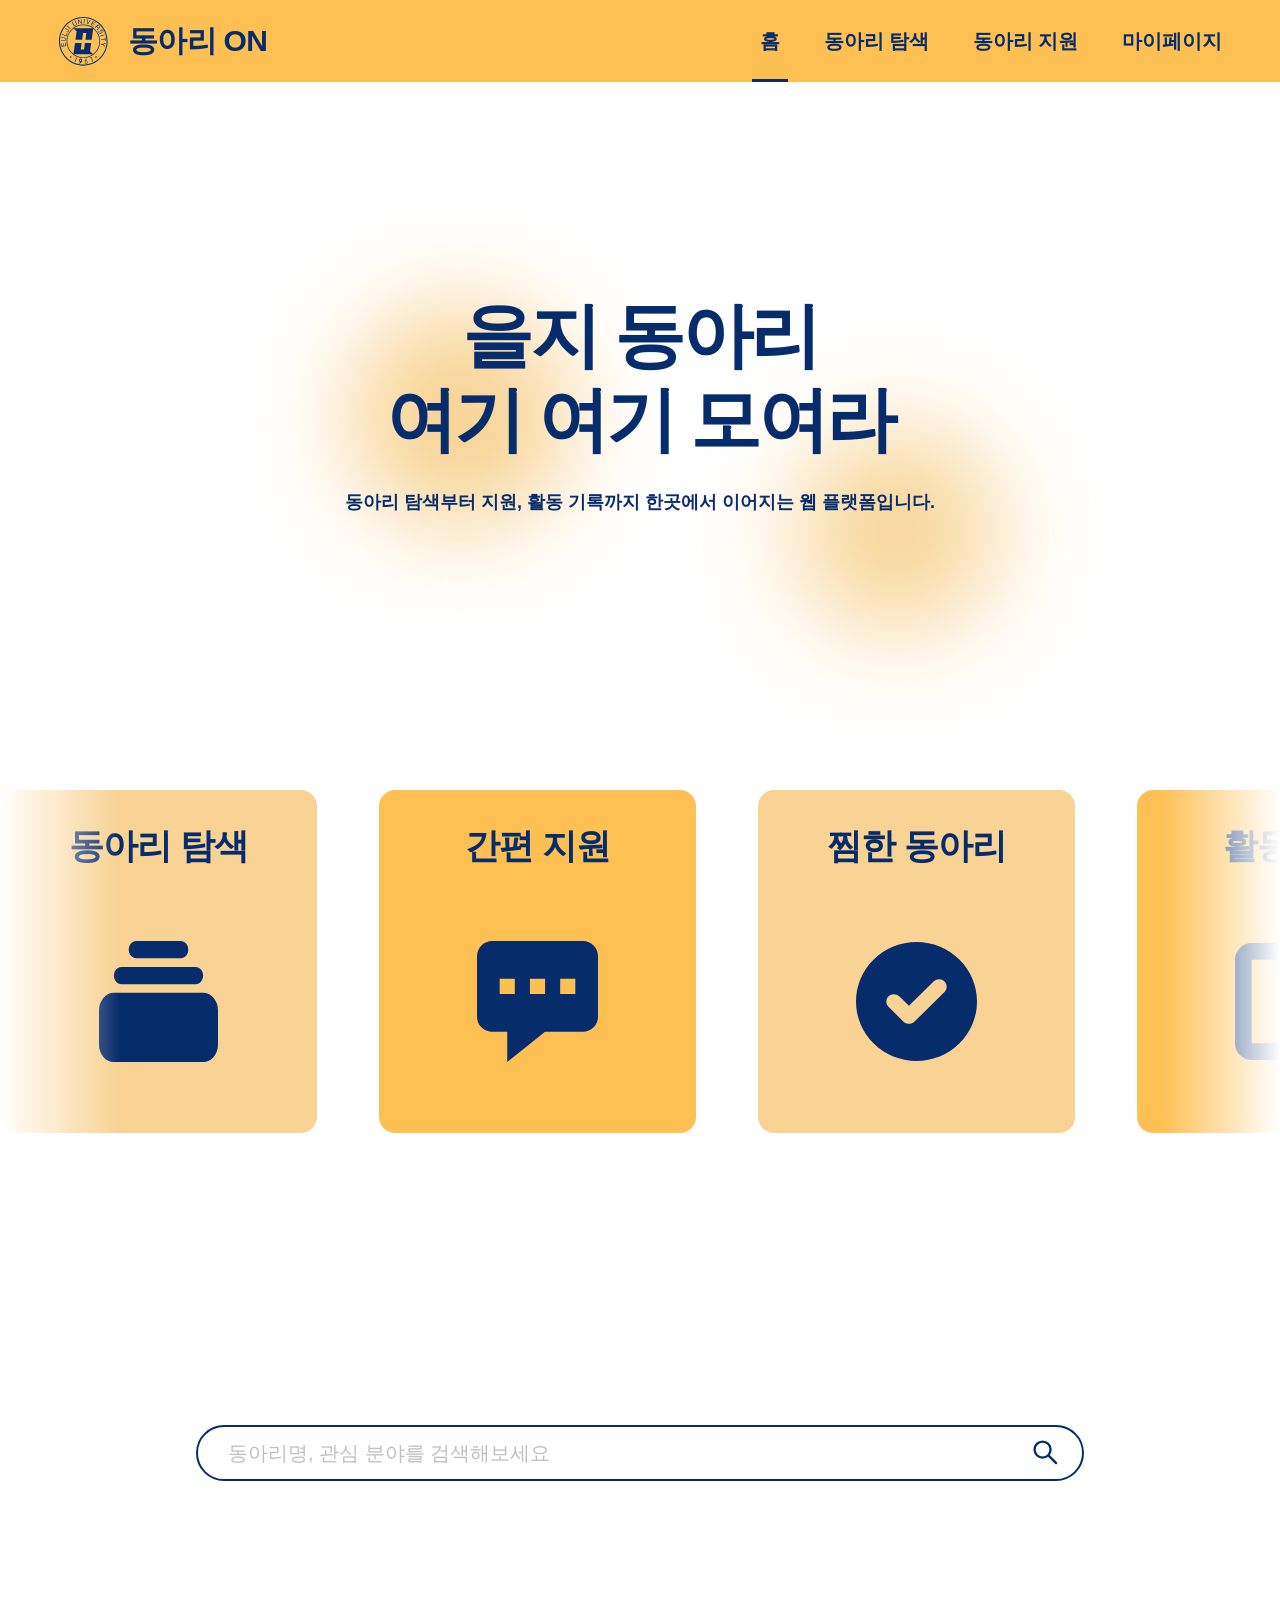
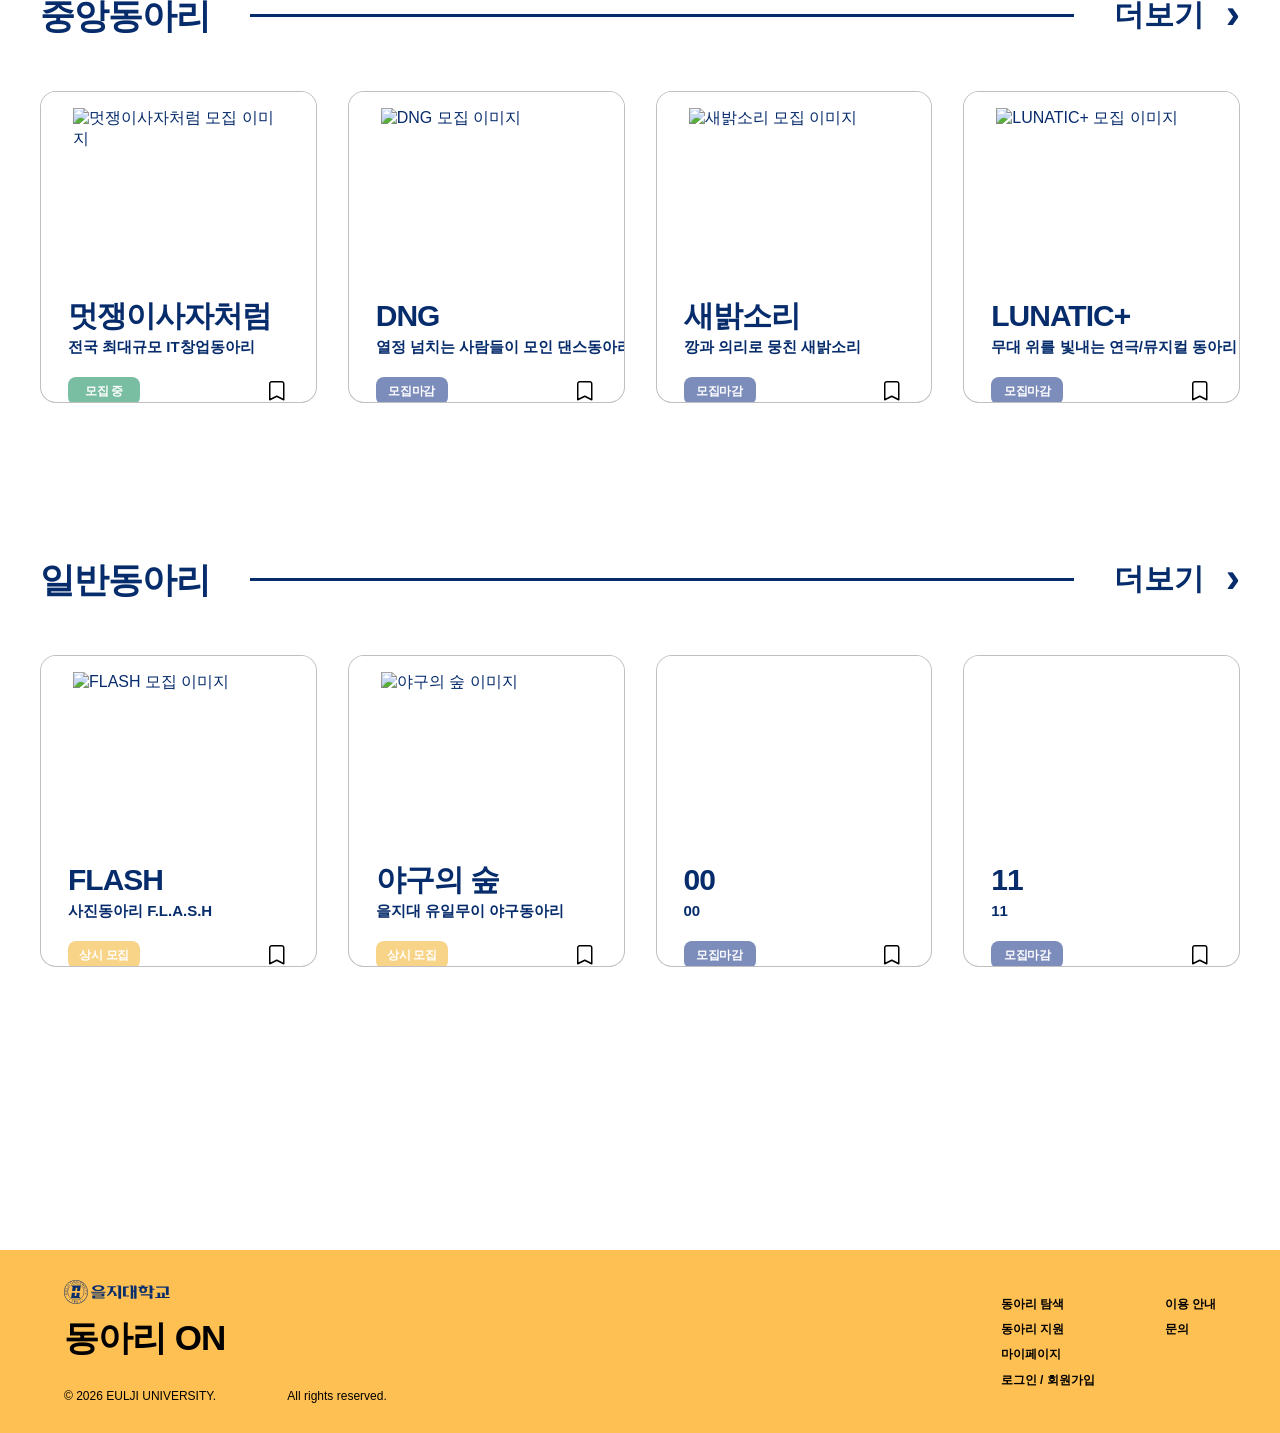
==== commit 44299a33: "백엔 연결_1" ====
--- a/index.html
+++ b/index.html
@@ -176,7 +176,7 @@
       <div class="section-title-row">
         <h2>중앙동아리</h2>
         <span></span>
-        <a href="./club-list.html?type=GENERAL">더보기 <b>›</b></a>
+        <a href="./club-list.html?type=CENTRAL">더보기 <b>›</b></a>
       </div>
 
       <div class="club-grid">
@@ -327,6 +327,7 @@
   </footer>
 
   <script src="./js/auth.js"></script>
+  <script src="./js/api.js"></script>
   <script src="./js/main.js"></script>
 </body>
 </html>
--- a/css/style.css
+++ b/css/style.css
@@ -7040,3 +7040,1242 @@
   background: #ffffff !important;
   background-image: none !important;
 }
+
+
+/* =========================================================
+   Final Mobile CSS v2
+   - 모바일에서만 전체 비율/크기 재정리
+   - PC 레이아웃은 유지
+========================================================= */
+@media (max-width: 900px) {
+  html,
+  body {
+    width: 100% !important;
+    max-width: 100% !important;
+    overflow-x: hidden !important;
+  }
+
+  body {
+    min-width: 0 !important;
+  }
+
+  .site-header {
+    min-height: 62px !important;
+    height: auto !important;
+    padding: 10px 14px !important;
+    flex-direction: row !important;
+    justify-content: flex-start !important;
+    gap: 14px !important;
+  }
+
+  .logo-wrap {
+    gap: 8px !important;
+    flex: 0 0 auto !important;
+  }
+
+  .header-emblem {
+    width: 34px !important;
+    height: 34px !important;
+  }
+
+  .logo-wrap span {
+    font-size: 18px !important;
+    letter-spacing: -0.4px !important;
+  }
+
+  .gnb {
+    min-width: 0 !important;
+    height: 42px !important;
+    flex: 1 1 auto !important;
+    justify-content: flex-start !important;
+    gap: 18px !important;
+    overflow-x: auto !important;
+    overflow-y: hidden !important;
+    white-space: nowrap !important;
+    font-size: 13px !important;
+    scrollbar-width: none !important;
+  }
+
+  .gnb::-webkit-scrollbar {
+    display: none !important;
+  }
+
+  .gnb a {
+    height: 42px !important;
+    flex: 0 0 auto !important;
+    align-items: center !important;
+  }
+
+  .gnb a.is-active::after {
+    width: 24px !important;
+    height: 2px !important;
+  }
+
+  /* HOME */
+  .hero-section {
+    height: 355px !important;
+    min-height: 355px !important;
+    padding: 0 16px !important;
+    align-items: flex-start !important;
+  }
+
+  .hero-copy {
+    width: 100% !important;
+    margin-top: 88px !important;
+  }
+
+  .hero-copy h1 {
+    font-size: clamp(36px, 10.6vw, 48px) !important;
+    line-height: 1.14 !important;
+    letter-spacing: -1.8px !important;
+  }
+
+  .hero-copy p {
+    width: min(330px, 90vw) !important;
+    margin: 16px auto 0 !important;
+    font-size: 12px !important;
+    line-height: 1.55 !important;
+    word-break: keep-all !important;
+  }
+
+  .glow-1 {
+    width: 225px !important;
+    top: 42px !important;
+    left: calc(50% - 190px) !important;
+  }
+
+  .glow-2 {
+    width: 215px !important;
+    top: 128px !important;
+    left: calc(50% - 15px) !important;
+  }
+
+  .feature-marquee {
+    width: 100vw !important;
+    max-width: 100vw !important;
+    margin: 0 0 0 calc(50% - 50vw) !important;
+    padding: 8px 0 18px !important;
+  }
+
+  .feature-track,
+  .feature-set {
+    gap: 16px !important;
+  }
+
+  .feature-card {
+    width: 148px !important;
+    height: 154px !important;
+    border-radius: 12px !important;
+  }
+
+  .feature-face {
+    border-radius: 12px !important;
+  }
+
+  .feature-front {
+    padding-top: 16px !important;
+  }
+
+  .feature-front h2 {
+    font-size: 16px !important;
+    line-height: 1.2 !important;
+    letter-spacing: -0.4px !important;
+  }
+
+  .feature-front img {
+    width: 54px !important;
+    height: 54px !important;
+    margin-top: 34px !important;
+  }
+
+  .feature-back {
+    padding: 18px !important;
+  }
+
+  .feature-back p {
+    font-size: 14px !important;
+    line-height: 1.45 !important;
+    word-break: keep-all !important;
+  }
+
+  .search-section {
+    margin-top: 52px !important;
+    padding: 0 16px !important;
+  }
+
+  .search-bar,
+  .explore-search,
+  .apply-search {
+    width: 100% !important;
+    max-width: 420px !important;
+    height: 42px !important;
+    padding: 0 14px 0 18px !important;
+    border-width: 1.5px !important;
+  }
+
+  .search-bar input,
+  .explore-search input,
+  .apply-search input {
+    font-size: 13px !important;
+  }
+
+  .search-bar button,
+  .explore-search button,
+  .apply-search button {
+    width: 25px !important;
+    height: 25px !important;
+  }
+
+  .search-bar svg,
+  .explore-search svg,
+  .apply-search svg {
+    width: 23px !important;
+    height: 23px !important;
+  }
+
+  .club-section {
+    width: min(100% - 28px, 680px) !important;
+    margin: 54px auto 0 !important;
+  }
+
+  .general-section {
+    margin-top: 68px !important;
+    margin-bottom: 90px !important;
+  }
+
+  .section-title-row {
+    gap: 14px !important;
+    margin-bottom: 22px !important;
+  }
+
+  .section-title-row h2 {
+    font-size: 23px !important;
+    letter-spacing: -0.6px !important;
+  }
+
+  .section-title-row span {
+    height: 2px !important;
+    min-width: 40px !important;
+  }
+
+  .section-title-row a {
+    font-size: 16px !important;
+  }
+
+  .section-title-row b {
+    font-size: 25px !important;
+    margin-left: 4px !important;
+    top: 2px !important;
+  }
+
+  .club-grid,
+  .explore-grid {
+    grid-template-columns: repeat(2, minmax(0, 296px)) !important;
+    justify-content: center !important;
+    gap: 20px !important;
+  }
+
+  .club-card,
+  .explore-club-card {
+    width: 100% !important;
+    max-width: 296px !important;
+    height: 312px !important;
+    min-height: 312px !important;
+    border-radius: 16px !important;
+    margin: 0 auto !important;
+  }
+
+  .club-card .club-thumb,
+  .explore-club-card .club-thumb {
+    height: 194px !important;
+    padding: 16px 32px 0 !important;
+    background: #ffffff !important;
+    background-image: none !important;
+  }
+
+  .club-card .club-thumb img,
+  .explore-club-card .club-thumb img {
+    width: min(231px, 100%) !important;
+    height: 178px !important;
+    max-width: 231px !important;
+    max-height: 178px !important;
+    object-fit: cover !important;
+    object-position: center !important;
+    display: block !important;
+  }
+
+  .club-card[data-club-id="7"] .club-thumb img,
+  .club-card[data-club-id="8"] .club-thumb img,
+  .explore-club-card[data-club-id="7"] .club-thumb img,
+  .explore-club-card[data-club-id="8"] .club-thumb img {
+    display: none !important;
+  }
+
+  .club-card[data-club-id="7"] .club-thumb,
+  .club-card[data-club-id="8"] .club-thumb,
+  .explore-club-card[data-club-id="7"] .club-thumb,
+  .explore-club-card[data-club-id="8"] .club-thumb {
+    background: #ffffff !important;
+    background-image: none !important;
+  }
+
+  .club-content {
+    height: 118px !important;
+    padding: 12px 26px 14px !important;
+  }
+
+  .club-content h3 {
+    font-size: 29px !important;
+    line-height: 1.08 !important;
+    letter-spacing: -1px !important;
+  }
+
+  .club-content p {
+    margin-top: 7px !important;
+    font-size: 14px !important;
+    line-height: 1.15 !important;
+    white-space: nowrap !important;
+    overflow: hidden !important;
+    text-overflow: ellipsis !important;
+  }
+
+  .club-bottom,
+  .explore-club-bottom {
+    margin-top: 17px !important;
+  }
+
+  .tag {
+    width: 68px !important;
+    height: 26px !important;
+    font-size: 12px !important;
+  }
+
+  .bookmark-btn {
+    width: 28px !important;
+    height: 28px !important;
+    display: inline-flex !important;
+    align-items: center !important;
+    justify-content: center !important;
+  }
+
+  .bookmark-icon {
+    width: 16px !important;
+    height: 20px !important;
+  }
+
+  /* Explore page */
+  .explore-container {
+    width: min(100% - 28px, 680px) !important;
+    padding-top: 38px !important;
+  }
+
+  .explore-tabs {
+    width: 100% !important;
+    max-width: 360px !important;
+    height: 44px !important;
+    margin: 0 auto 28px !important;
+  }
+
+  .explore-tab {
+    font-size: 16px !important;
+  }
+
+  .explore-toolbar {
+    display: grid !important;
+    grid-template-columns: 1fr !important;
+    gap: 14px !important;
+    margin-bottom: 28px !important;
+  }
+
+  .explore-search {
+    justify-self: center !important;
+  }
+
+  .explore-filters {
+    width: 100% !important;
+    justify-content: center !important;
+    flex-wrap: wrap !important;
+    gap: 10px !important;
+  }
+
+  .filter-chip {
+    min-height: 32px !important;
+    padding: 0 13px !important;
+    font-size: 14px !important;
+  }
+
+  .category-panel {
+    width: min(100vw - 28px, 420px) !important;
+    min-height: auto !important;
+    padding: 22px 24px 26px !important;
+    left: 50% !important;
+    right: auto !important;
+    transform: translateX(-50%) !important;
+  }
+
+  .category-panel h3 {
+    font-size: 22px !important;
+    margin-bottom: 18px !important;
+  }
+
+  .category-options {
+    column-gap: 34px !important;
+    row-gap: 16px !important;
+  }
+
+  .category-options button {
+    font-size: 15px !important;
+  }
+
+  /* Detail page */
+  .detail-container {
+    width: min(100% - 24px, 560px) !important;
+    padding: 32px 0 72px !important;
+  }
+
+  .detail-breadcrumb {
+    margin-bottom: 28px !important;
+    gap: 8px !important;
+    font-size: 13px !important;
+    flex-wrap: wrap !important;
+  }
+
+  .detail-cover {
+    height: 190px !important;
+  }
+
+  .detail-cover-title {
+    left: 120px !important;
+    right: 18px !important;
+    top: 58px !important;
+  }
+
+  .detail-cover-title h1 {
+    font-size: 30px !important;
+    line-height: 1.08 !important;
+    letter-spacing: -1px !important;
+  }
+
+  .detail-cover-title p {
+    margin-top: 8px !important;
+    font-size: 14px !important;
+    line-height: 1.35 !important;
+    word-break: keep-all !important;
+  }
+
+  .detail-hero-body {
+    min-height: auto !important;
+    padding: 22px 18px 76px !important;
+  }
+
+  .detail-logo-box {
+    width: 82px !important;
+    height: 82px !important;
+    top: -106px !important;
+    left: 22px !important;
+    border-radius: 8px !important;
+  }
+
+  .detail-logo-box img {
+    width: 74px !important;
+    height: 74px !important;
+    object-fit: contain !important;
+  }
+
+  .detail-summary {
+    display: grid !important;
+    grid-template-columns: repeat(2, 1fr) !important;
+    gap: 16px 10px !important;
+    padding-left: 0 !important;
+    margin: 0 !important;
+  }
+
+  .detail-summary div,
+  .detail-summary div:first-child {
+    min-width: 0 !important;
+    padding: 0 !important;
+    border-right: 0 !important;
+  }
+
+  .detail-summary dt {
+    font-size: 12px !important;
+    margin-bottom: 5px !important;
+  }
+
+  .detail-summary dd {
+    font-size: 14px !important;
+    line-height: 1.2 !important;
+  }
+
+  .detail-actions {
+    position: absolute !important;
+    right: 18px !important;
+    bottom: 20px !important;
+    margin-top: 0 !important;
+    justify-content: flex-end !important;
+    gap: 8px !important;
+  }
+
+  .detail-scrap-btn {
+    min-width: 74px !important;
+    height: 29px !important;
+    font-size: 12px !important;
+    padding: 0 8px !important;
+  }
+
+  .detail-scrap-btn img {
+    width: 12px !important;
+    height: 15px !important;
+  }
+
+  .detail-apply-btn {
+    width: 92px !important;
+    height: 34px !important;
+    font-size: 16px !important;
+    border-radius: 8px !important;
+  }
+
+  .admin-club-tools {
+    margin-top: 18px !important;
+    display: none;
+    flex-wrap: wrap !important;
+  }
+
+  .detail-tabs {
+    height: 60px !important;
+    padding-left: 12px !important;
+    gap: 24px !important;
+    overflow-x: auto !important;
+    scrollbar-width: none !important;
+  }
+
+  .detail-tabs::-webkit-scrollbar {
+    display: none !important;
+  }
+
+  .detail-tabs button {
+    height: 40px !important;
+    font-size: 17px !important;
+    flex: 0 0 auto !important;
+  }
+
+  .detail-content-card {
+    padding: 26px 18px 34px !important;
+    border-radius: 14px !important;
+  }
+
+  .detail-block {
+    padding-bottom: 30px !important;
+    margin-bottom: 30px !important;
+  }
+
+  .detail-block h2,
+  .board-write-panel h2 {
+    margin-bottom: 16px !important;
+    font-size: 18px !important;
+  }
+
+  .detail-block p,
+  .detail-block li,
+  .recruit-info dt,
+  .recruit-info dd {
+    font-size: 14px !important;
+    line-height: 1.65 !important;
+  }
+
+  .recruit-info div {
+    grid-template-columns: 82px 1fr !important;
+    gap: 12px !important;
+  }
+
+  .d-day {
+    min-width: 45px !important;
+    height: 20px !important;
+    margin-right: 8px !important;
+    font-size: 12px !important;
+  }
+
+  .poster-large {
+    width: 100% !important;
+    min-height: auto !important;
+    background: #ffffff !important;
+  }
+
+  .poster-large img {
+    width: 100% !important;
+    height: auto !important;
+    max-height: 520px !important;
+    object-fit: contain !important;
+  }
+
+  .activity-photo-grid,
+  .review-grid,
+  .member-grid {
+    grid-template-columns: 1fr !important;
+  }
+
+  .board-toolbar,
+  .board-top,
+  .board-filter-row {
+    flex-direction: column !important;
+    align-items: stretch !important;
+    gap: 12px !important;
+  }
+
+  .board-table-wrap,
+  .board-table-container {
+    overflow-x: auto !important;
+  }
+
+  .board-table {
+    min-width: 640px !important;
+  }
+
+  /* Apply page */
+  .apply-layout {
+    width: min(100% - 24px, 560px) !important;
+    padding-top: 38px !important;
+    display: grid !important;
+    grid-template-columns: 1fr !important;
+    gap: 18px !important;
+  }
+
+  .apply-club-list,
+  .apply-form-panel {
+    width: 100% !important;
+    padding: 22px 18px !important;
+    border-radius: 16px !important;
+  }
+
+  .apply-filter-chips {
+    gap: 8px !important;
+    justify-content: center !important;
+  }
+
+  .apply-filter-chips button {
+    height: 32px !important;
+    padding: 0 12px !important;
+    font-size: 13px !important;
+  }
+
+  .apply-list {
+    gap: 12px !important;
+  }
+
+  .apply-club-card {
+    padding: 16px !important;
+    min-height: 104px !important;
+  }
+
+  .apply-club-card strong {
+    font-size: 19px !important;
+  }
+
+  .apply-club-card span {
+    font-size: 12px !important;
+  }
+
+  .club-application-form {
+    gap: 14px !important;
+  }
+
+  .application-row {
+    grid-template-columns: 1fr !important;
+    gap: 7px !important;
+  }
+
+  .application-row input,
+  .application-row select {
+    width: 100% !important;
+    height: 40px !important;
+    font-size: 14px !important;
+  }
+
+  .application-row textarea {
+    display: none !important;
+  }
+
+  .file-drop {
+    min-height: 90px !important;
+    padding: 18px !important;
+  }
+
+  .apply-form-buttons {
+    justify-content: stretch !important;
+    display: grid !important;
+    grid-template-columns: 1fr 1fr !important;
+    gap: 10px !important;
+  }
+
+  .apply-form-buttons button {
+    width: 100% !important;
+  }
+
+  /* Login / Signup */
+  .login-page,
+  .signup-page {
+    padding: 44px 14px 70px !important;
+  }
+
+  .login-card,
+  .signup-card {
+    width: 100% !important;
+    max-width: 520px !important;
+    padding: 36px 22px !important;
+    border-radius: 18px !important;
+  }
+
+  .login-card h1,
+  .signup-card h1 {
+    font-size: 26px !important;
+    line-height: 1.35 !important;
+    word-break: keep-all !important;
+  }
+
+  .login-card input,
+  .signup-card input,
+  .signup-card select {
+    width: 100% !important;
+    height: 46px !important;
+    font-size: 15px !important;
+  }
+
+  .login-submit-btn,
+  .signup-next-btn,
+  .signup-prev-btn,
+  .submit-btn-small,
+  .line-btn {
+    height: 46px !important;
+    font-size: 16px !important;
+  }
+
+  .signup-stepper {
+    gap: 8px !important;
+    font-size: 12px !important;
+  }
+
+  .signup-basic-box {
+    width: 100% !important;
+  }
+
+  .signup-basic-box .signup-field,
+  .signup-field {
+    grid-template-columns: 1fr !important;
+    gap: 7px !important;
+    margin-bottom: 16px !important;
+  }
+
+  .signup-basic-box .signup-field label,
+  .signup-field label {
+    font-size: 14px !important;
+    line-height: 1.4 !important;
+  }
+
+  .signup-basic-box .password-rule-text {
+    grid-column: 1 !important;
+    margin-top: -8px !important;
+  }
+
+  .signup-buttons {
+    margin-top: 40px !important;
+    display: grid !important;
+    grid-template-columns: 1fr 1fr !important;
+    gap: 10px !important;
+  }
+
+  .role-select-grid,
+  .signup-role-grid {
+    grid-template-columns: 1fr !important;
+  }
+
+  /* MyPage */
+  .mypage-page {
+    padding-left: 12px !important;
+    padding-right: 12px !important;
+  }
+
+  .mypage-container {
+    width: 100% !important;
+    display: grid !important;
+    grid-template-columns: 1fr !important;
+    gap: 16px !important;
+  }
+
+  .mypage-sidebar-wrap {
+    position: static !important;
+    display: grid !important;
+    gap: 12px !important;
+  }
+
+  .mypage-sidebar,
+  .operator-sidebar-menu {
+    width: 100% !important;
+    min-height: auto !important;
+    padding: 16px 12px !important;
+    border-radius: 16px !important;
+  }
+
+  .mypage-sidebar-menu,
+  .operator-sidebar-menu nav {
+    display: flex !important;
+    gap: 18px !important;
+    overflow-x: auto !important;
+    white-space: nowrap !important;
+    scrollbar-width: none !important;
+  }
+
+  .mypage-sidebar-menu::-webkit-scrollbar,
+  .operator-sidebar-menu nav::-webkit-scrollbar {
+    display: none !important;
+  }
+
+  .mypage-sidebar-menu button,
+  .operator-sidebar-menu button {
+    flex: 0 0 auto !important;
+    font-size: 14px !important;
+  }
+
+  .profile-card,
+  .mypage-card,
+  .content-section {
+    padding: 22px 18px !important;
+    border-radius: 16px !important;
+  }
+
+  .profile-card {
+    display: grid !important;
+    grid-template-columns: 1fr !important;
+    gap: 14px !important;
+  }
+
+  .profile-left {
+    gap: 14px !important;
+  }
+
+  .profile-avatar {
+    width: 70px !important;
+    height: 70px !important;
+  }
+
+  .profile-info h1 {
+    font-size: 24px !important;
+  }
+
+  .profile-info p {
+    font-size: 13px !important;
+  }
+
+  .logout-btn,
+  .profile-edit-btn {
+    justify-self: end !important;
+    height: 34px !important;
+    font-size: 13px !important;
+  }
+
+  .section-head h2 {
+    font-size: 20px !important;
+  }
+
+  .joined-club-item {
+    grid-template-columns: 48px 1fr 18px !important;
+    gap: 12px !important;
+    min-height: 78px !important;
+  }
+
+  .joined-club-logo {
+    width: 48px !important;
+    height: 48px !important;
+  }
+
+  .joined-club-info h3 {
+    font-size: 17px !important;
+  }
+
+  .joined-club-info p {
+    font-size: 11px !important;
+  }
+
+  .activity-grid {
+    grid-template-columns: repeat(2, 1fr) !important;
+    gap: 12px !important;
+  }
+
+  .activity-card {
+    min-height: 138px !important;
+    padding: 16px 8px !important;
+  }
+
+  .activity-card h3 {
+    font-size: 14px !important;
+  }
+
+  .activity-count {
+    font-size: 26px !important;
+  }
+
+  .profile-info-list div,
+  .account-security-list div {
+    grid-template-columns: 1fr !important;
+    gap: 7px !important;
+    padding: 12px 0 !important;
+  }
+
+  .profile-info-list dt,
+  .profile-info-list dd,
+  .account-security-list dt,
+  .account-security-list dd {
+    font-size: 15px !important;
+  }
+
+  /* Footer */
+  .site-footer {
+    min-height: auto !important;
+    padding: 26px 18px !important;
+    display: grid !important;
+    grid-template-columns: 1fr !important;
+    gap: 24px !important;
+  }
+
+  .footer-brand img {
+    width: 96px !important;
+    height: auto !important;
+  }
+
+  .footer-brand h2 {
+    margin: 12px 0 16px !important;
+    font-size: 26px !important;
+  }
+
+  .footer-brand p,
+  .footer-menu {
+    font-size: 11px !important;
+  }
+
+  .footer-brand span {
+    margin-left: 0 !important;
+    display: block !important;
+    margin-top: 6px !important;
+  }
+
+  .footer-menu {
+    display: grid !important;
+    grid-template-columns: 1fr 1fr !important;
+    gap: 16px !important;
+    padding-top: 0 !important;
+  }
+
+  .login-required-modal {
+    width: calc(100% - 28px) !important;
+    max-width: 420px !important;
+    padding: 34px 20px !important;
+  }
+}
+
+@media (max-width: 600px) {
+  .club-grid,
+  .explore-grid {
+    grid-template-columns: 1fr !important;
+    gap: 18px !important;
+  }
+
+  .club-card,
+  .explore-club-card {
+    width: min(296px, 100%) !important;
+  }
+
+  .site-header {
+    gap: 10px !important;
+  }
+
+  .gnb {
+    gap: 14px !important;
+    font-size: 12px !important;
+  }
+
+  .hero-section {
+    height: 330px !important;
+  }
+
+  .hero-copy {
+    margin-top: 78px !important;
+  }
+
+  .hero-copy h1 {
+    font-size: clamp(34px, 10.5vw, 42px) !important;
+  }
+
+  .feature-card {
+    width: 132px !important;
+    height: 138px !important;
+  }
+
+  .feature-front h2 {
+    font-size: 14px !important;
+  }
+
+  .feature-front img {
+    width: 48px !important;
+    height: 48px !important;
+    margin-top: 28px !important;
+  }
+
+  .section-title-row {
+    gap: 10px !important;
+  }
+
+  .section-title-row h2 {
+    font-size: 21px !important;
+  }
+
+  .section-title-row a {
+    font-size: 15px !important;
+  }
+
+  .detail-cover-title {
+    left: 112px !important;
+    top: 54px !important;
+  }
+
+  .detail-cover-title h1 {
+    font-size: 27px !important;
+  }
+
+  .detail-cover-title p {
+    font-size: 13px !important;
+  }
+
+  .detail-logo-box {
+    width: 74px !important;
+    height: 74px !important;
+    left: 20px !important;
+  }
+
+  .detail-logo-box img {
+    width: 66px !important;
+    height: 66px !important;
+  }
+
+  .detail-summary {
+    grid-template-columns: 1fr 1fr !important;
+  }
+
+  .activity-grid {
+    grid-template-columns: 1fr 1fr !important;
+  }
+}
+
+@media (max-width: 390px) {
+  .logo-wrap span {
+    font-size: 16px !important;
+  }
+
+  .header-emblem {
+    width: 30px !important;
+    height: 30px !important;
+  }
+
+  .gnb {
+    font-size: 11px !important;
+    gap: 12px !important;
+  }
+
+  .club-card .club-thumb,
+  .explore-club-card .club-thumb {
+    padding-left: 24px !important;
+    padding-right: 24px !important;
+  }
+
+  .club-content {
+    padding-left: 22px !important;
+    padding-right: 22px !important;
+  }
+}
+
+
+/* =========================================================
+   Apply page restore + mobile search border fix
+   - 동아리 지원 페이지는 기존 피그마처럼 좌우 패널 구조 유지
+   - 지원동기/자기소개 textarea 다시 표시
+   - 모바일 홈 검색창 테두리 선명하게 표시
+========================================================= */
+.application-textarea-row textarea,
+#applicantReason,
+#applicantIntro {
+  display: block !important;
+  width: 100% !important;
+  min-height: 170px !important;
+  resize: vertical !important;
+  border: 1px solid #d9d9d9 !important;
+  border-radius: 8px !important;
+  background: #ffffff !important;
+  padding: 14px 16px !important;
+  font-size: 15px !important;
+  line-height: 1.5 !important;
+  box-sizing: border-box !important;
+}
+
+.application-textarea-row textarea:focus,
+#applicantReason:focus,
+#applicantIntro:focus {
+  outline: none !important;
+  border-color: var(--blue) !important;
+}
+
+/* 이전 모바일 CSS가 textarea를 숨기던 규칙 덮어쓰기 */
+@media (max-width: 900px) {
+  .application-row textarea,
+  .apply-form textarea,
+  .club-application-form textarea {
+    display: block !important;
+  }
+
+  .apply-layout {
+    width: min(100% - 24px, 720px) !important;
+    margin-left: auto !important;
+    margin-right: auto !important;
+    display: grid !important;
+    grid-template-columns: minmax(0, 0.95fr) minmax(0, 1.05fr) !important;
+    gap: 12px !important;
+    align-items: start !important;
+  }
+
+  .apply-club-list,
+  .apply-form-panel {
+    width: 100% !important;
+    min-width: 0 !important;
+    padding: 18px 14px !important;
+    border-radius: 12px !important;
+  }
+
+  .apply-form-panel h1,
+  .apply-form-panel h2 {
+    font-size: 18px !important;
+    line-height: 1.3 !important;
+    margin-bottom: 22px !important;
+  }
+
+  .application-row {
+    display: grid !important;
+    grid-template-columns: 82px minmax(0, 1fr) !important;
+    gap: 12px !important;
+    align-items: start !important;
+    margin-bottom: 16px !important;
+  }
+
+  .application-row label {
+    font-size: 14px !important;
+    line-height: 38px !important;
+    white-space: nowrap !important;
+  }
+
+  .application-row input,
+  .application-row select {
+    height: 38px !important;
+    font-size: 13px !important;
+  }
+
+  .application-textarea-row textarea,
+  #applicantReason,
+  #applicantIntro {
+    min-height: 146px !important;
+    font-size: 13px !important;
+  }
+
+  .apply-form-buttons {
+    display: grid !important;
+    grid-template-columns: 1fr 1.25fr !important;
+    gap: 10px !important;
+  }
+
+  .apply-form-buttons button {
+    height: 38px !important;
+    font-size: 14px !important;
+  }
+
+  .apply-search,
+  .search-bar,
+  .home-search,
+  .search-section .search-bar {
+    border: 2px solid var(--blue) !important;
+    box-shadow: none !important;
+    background: #ffffff !important;
+  }
+}
+
+@media (max-width: 640px) {
+  .apply-layout {
+    width: min(100% - 24px, 420px) !important;
+    grid-template-columns: 1fr !important;
+    gap: 16px !important;
+  }
+
+  .application-row {
+    grid-template-columns: 1fr !important;
+    gap: 7px !important;
+  }
+
+  .application-row label {
+    line-height: 1.35 !important;
+  }
+
+  .application-textarea-row textarea,
+  #applicantReason,
+  #applicantIntro {
+    min-height: 140px !important;
+  }
+}
+
+/* 홈 검색창 테두리 최종 보정 */
+@media (max-width: 768px) {
+  .search-section .search-bar,
+  .home-search,
+  .search-bar {
+    border: 2px solid #072c6c !important;
+    outline: none !important;
+    background-color: #ffffff !important;
+    border-radius: 999px !important;
+  }
+}
+
+/* 모집 상태 뱃지 */
+.explore-club-bottom .tag,
+.club-bottom .tag {
+  display: inline-flex;
+  align-items: center;
+  justify-content: center;
+  min-width: 72px;
+  height: 28px;
+  padding: 0 14px;
+  border-radius: 8px;
+  font-size: 12px;
+  font-weight: 800;
+  line-height: 1;
+  color: #ffffff;
+  letter-spacing: -0.3px;
+  white-space: nowrap;
+  border: none;
+}
+
+/* 모집 중 - 초록 */
+.explore-club-bottom .tag.status-open,
+.club-bottom .tag.status-open {
+  background: #79bea3;
+}
+
+/* 모집 마감 / 모집 종료 - 파란보라 */
+.explore-club-bottom .tag.status-closed,
+.club-bottom .tag.status-closed {
+  background: #7d8dbb;
+}
+
+/* 상시 모집 - 노랑 */
+.explore-club-bottom .tag.status-always,
+.club-bottom .tag.status-always {
+  background: #f8d489;
+}
+
+/* 모집 정보 없음 */
+.explore-club-bottom .tag.status-unknown,
+.club-bottom .tag.status-unknown {
+  background: #b8b8b8;
+}
